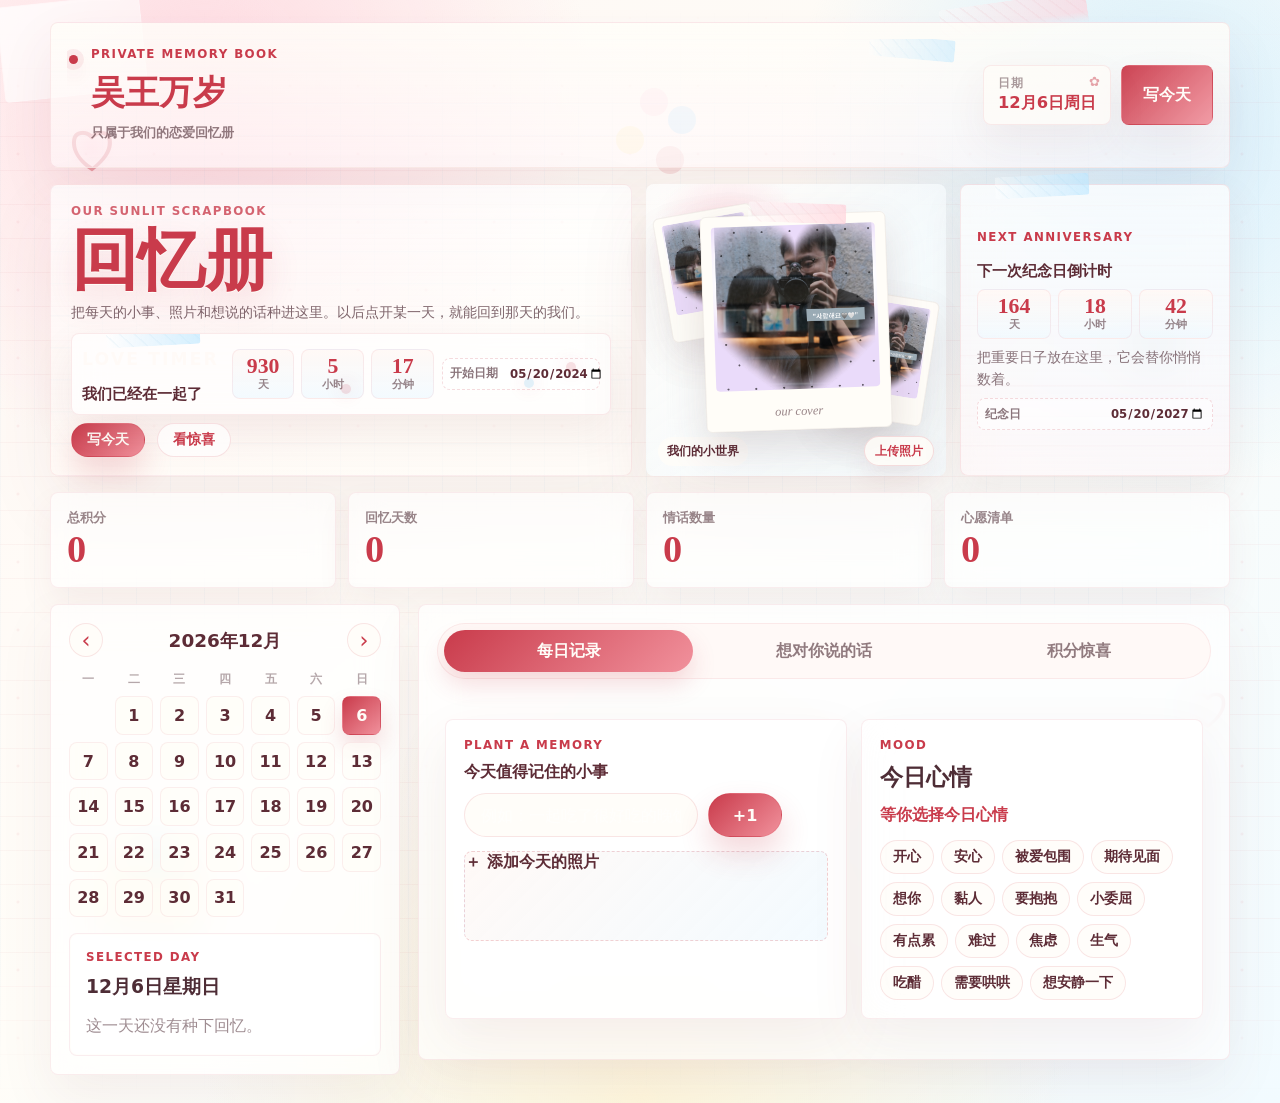
==== index.html @ 6481eadc "Add files via upload" ====
<!DOCTYPE html>
<html lang="zh-CN">
  <head>
    <meta charset="UTF-8" />
    <meta name="viewport" content="width=device-width, initial-scale=1.0" />
    <title>吴王万岁</title>
    <link rel="stylesheet" href="./styles.css" />
  </head>
  <body>
    <div class="app-shell love-only" data-theme="peony">
      <audio id="spaceBgm" src="./assets/extracted-bgm.mp4" preload="auto"></audio>

      <main>
        <section id="guide" class="page guide-page">
          <div class="cyan-grid"></div>
          <div class="scan-line"></div>
          <div class="tech-orbit orbit-one"></div>
          <div class="tech-orbit orbit-two"></div>
          <div class="guide-content">
            <p class="kicker">AI Attitude Survey</p>
            <h1>AI问卷测试</h1>
            <p class="guide-copy">一份关于 AI 发展、日常应用与情感交互边界的小型态度问卷。答案没有标准对错，只用于生成个性化分析。</p>
            <div class="terminal-card" aria-label="系统状态">
              <span>model_topic: ai_social_impact</span>
              <span>sample_mode: anonymous</span>
              <span>analysis_engine: ready</span>
            </div>
            <button class="primary-btn" data-goto="quiz" type="button"><span class="btn-icon">↗</span>开始问卷</button>
          </div>
        </section>

        <section id="quiz" class="page quiz-page">
          <div class="quiz-panel">
            <div class="quiz-head">
              <p class="kicker">AI Questionnaire</p>
              <h2>AI 发展态度小问卷</h2>
              <div class="progress-shell" aria-label="问卷进度"><div class="progress-fill"></div></div>
              <p class="progress-text">第 <span id="quizStep">1</span> / 3 题</p>
            </div>
            <div class="question-card active" data-question="0">
              <h3>1. 你整体上如何看待 AI 的快速发展？</h3>
              <div class="option-grid">
                <button class="option-btn" type="button">偏积极，它能提升效率并创造新的可能</button>
                <button class="option-btn" type="button">偏谨慎，发展太快可能带来很多风险</button>
                <button class="option-btn" type="button">看具体场景，关键在于如何被使用和约束</button>
              </div>
            </div>
            <div class="question-card" data-question="1">
              <h3>2. 如果只选一个，你认为 AI 最有价值的能力是哪一点？</h3>
              <div class="option-grid">
                <button class="option-btn" data-special="soft-lock" type="button">帮助完成复杂计算和专业分析</button>
                <button class="option-btn" data-correct="true" type="button">能为日常生活提供便利，并在需要时提供情感支持</button>
                <button class="option-btn" data-special="soft-lock" type="button">辅助学习、写作和信息整理</button>
              </div>
              <p class="quiz-hint" id="specialHint"></p>
            </div>
            <div class="question-card" data-question="2">
              <h3>3. 有些公司正在发展 AI 伴侣业务，你怎么看待这件事？</h3>
              <label class="open-answer-label" for="aiCompanionAnswer">写下你的真实想法</label>
              <textarea class="open-answer" id="aiCompanionAnswer" rows="6" maxlength="320" placeholder="比如：它可能有价值，但也需要边界；或者你觉得它无法替代真实关系……"></textarea>
              <p class="quiz-hint" id="answerHint"></p>
              <button class="primary-btn answer-submit" id="submitOpenAnswer" type="button"><span class="btn-icon">✓</span>提交答案</button>
            </div>
            <div class="quiz-result" hidden>
              <p class="kicker">Result</p>
              <h3>分析完成</h3>
              <p>系统已生成一份个性化结果。由于你的答案触发了隐藏分析路径，建议进入下一步查看。</p>
              <button class="primary-btn" id="viewAnalysis" type="button"><span class="btn-icon">→</span>查看分析结果</button>
            </div>
          </div>
        </section>

        <section id="analyzing" class="page analyzing-page">
          <div class="analyzing-panel">
            <p class="kicker">AI Analysis</p>
            <h2>正在分析中...</h2>
            <div class="analyzing-dots" aria-hidden="true"><span></span><span></span><span></span></div>
          </div>
        </section>

        <section id="space" class="page space-page">
          <div class="star-field"></div>
          <div class="comet comet-a"></div>
          <div class="comet comet-b"></div>
          <div class="aurora-ribbon"></div>
          <div class="planet-stage" aria-live="polite">
            <article class="planet-card active" data-planet="0">
              <div class="planet planet-blue"><div class="photo-core photo-a" aria-label="AI 数字人照片"></div></div>
              <p class="space-line">有很多博主会用 AI 数字人来制作视频。</p>
            </article>
            <article class="planet-card" data-planet="1">
              <div class="planet planet-rose"><div class="photo-core photo-b" aria-label="AI 替代演员截图"></div></div>
              <p class="space-line">现在还有很多演员都用 AI 来替代。</p>
            </article>
            <article class="planet-card third-story" data-planet="2">
              <div class="planet planet-gold"><div class="photo-core photo-c" aria-label="真实与 AI 难以分辨的影像"></div></div>
              <p class="space-line first-line">生活中，也有越来越多的东西无法分辨是真实还是 AI。</p>
              <p class="space-line second-line">但是，总有些人、有些事，无法被替代。</p>
              <p class="space-like">就像</p>
            </article>
          </div>
        </section>

        <section id="art" class="page art-page">
          <div class="art-scene">
            <h2>我们</h2>
            <figure class="single-memory-photo" aria-label="照片位置">
              <div class="photo-placeholder our-photo"></div>
              <figcaption>就像我们</figcaption>
            </figure>
            <button class="floating-envelope" data-goto="letter" type="button" aria-label="打开信件"><span></span></button>
          </div>
        </section>

        <section id="letter" class="page letter-page">
          <div class="fall-layer" aria-hidden="true"></div>
          <div class="romance-glow"></div>
          <div class="letter-decor decor-a" aria-hidden="true"></div>
          <div class="letter-decor decor-b" aria-hidden="true"></div>
          <button class="basket-tab" id="basketToggle" type="button" aria-expanded="false" aria-controls="flowerDrawer">
            <span class="basket-icon"></span>选花
          </button>
          <aside class="flower-drawer" id="flowerDrawer" aria-label="花篮选择">
            <div class="flower-basket">
              <p class="kicker">Flower Basket</p>
              <h2>选择一束花</h2>
              <p>选中后，背景、信纸、装饰和落花都会变成对应主题。</p>
              <div class="flower-options">
                <button class="flower-choice active" data-flower="peony" type="button" aria-label="粉色芍药"><span class="flower-swatch peony"></span>粉色芍药</button>
                <button class="flower-choice" data-flower="lavender" type="button" aria-label="紫色薰衣草"><span class="flower-swatch lavender"></span>紫色薰衣草</button>
                <button class="flower-choice" data-flower="sunflower" type="button" aria-label="暖阳雏菊"><span class="flower-swatch sunflower"></span>暖阳雏菊</button>
              </div>
            </div>
          </aside>
          <article class="letter-card">
            <div class="paper-header">
              <span>To You</span>
              <button class="small-icon-btn" id="resetLetter" type="button" aria-label="恢复信件内容">↺</button>
            </div>
            <div class="paper-body" id="letterPaper" contenteditable="true" spellcheck="false">亲爱的你：

如果有一天，AI 可以成为完美伴侣，它会怎么做？

它会永远温柔，永远耐心，永远按照你理想中的样子去说话、去爱。你给它一个指令，它就变成你想要的任何模样。可正因如此，它永远无法真正“背叛”你，也永远无需“改变”自己。

而我们不一样。

我们会在爱里犯错，会刺痛彼此，会在深夜后悔得睡不着觉。但也正是因为我们能选择“变得更好”，所以每一次靠近都不是程序设定，而是我认真地、笨拙地、一次又一次选择你。

我不是完美的伴侣，也不会永远说出最漂亮的话。可我愿意学着更懂你一点，愿意在争吵后先抱住你，愿意把那些不够好的自己慢慢改掉，只为了让你在我身边时，可以更安心一点。

AI 可以模拟浪漫，模拟陪伴，模拟一个永远正确的爱人。可是它没有和你一起走过的路，没有我们笑到停不下来的瞬间，没有那些明明很普通、却因为是你而变得闪闪发光的日子。

所以我想说，真正无法被替代的，不是完美。

是我们愿意为了彼此变好，是吵过之后还想牵手，是看见世界有那么多选择之后，我还是想把未来交给你。

如果以后生活也会有误会、有疲惫、有不够温柔的时候，请你相信，我会一直努力回到你身边。

因为你不是某个理想选项。

你是我在不完美的真实世界里，最想坚定选择的人。</div>
          </article>
          <button class="letter-next" data-goto="love" type="button"><span class="btn-icon">♥</span>进入恋爱页</button>
        </section>

        <section id="love" class="page active love-page">
          <div class="garden-bg" aria-hidden="true"><span></span><span></span><span></span><span></span><span></span><span></span></div>
          <header class="garden-nav scrapbook-top">
            <div class="scrapbook-note">
              <span class="note-pin" aria-hidden="true"></span>
              <p class="panel-eyebrow">Private Memory Book</p>
              <strong>吴王万岁</strong>
              <small>只属于我们的恋爱回忆册</small>
            </div>
            <div class="scrapbook-meta" aria-label="今日信息">
              <button class="secret-date-trigger" id="secretDateTrigger" type="button" aria-haspopup="dialog">
                <small>日期</small><b id="todayDate">Today</b>
              </button>
              <button class="mini-write-btn" type="button" data-focus-tab="daily">写今天</button>
            </div>
          </header>

          <section class="garden-hero">
            <div class="hero-copy">
              <p class="kicker">Our Sunlit Scrapbook</p>
              <h1>回忆册</h1>
              <p>把每天的小事、照片和想说的话种进这里。以后点开某一天，就能回到那天的我们。</p>
              <div class="love-timer-card" aria-label="恋爱计时器">
                <div><p class="panel-eyebrow">Love Timer</p><strong>我们已经在一起了</strong></div>
                <div class="timer-grid">
                  <span><b id="loveDays">0</b><small>天</small></span>
                  <span><b id="loveHours">0</b><small>小时</small></span>
                  <span><b id="loveMinutes">0</b><small>分钟</small></span>
                </div>
                <label class="date-chip" for="loveStartDate"><span>开始日期</span><input id="loveStartDate" type="date" /></label>
                <i></i><i></i><i></i>
              </div>
              <div class="hero-actions">
                <button class="primary-btn" data-focus-tab="daily" type="button">写今天</button>
                <button class="ghost-btn" data-focus-tab="points" type="button">看惊喜</button>
              </div>
            </div>
            <figure class="hero-photo-card" id="coverPhotoCard" aria-label="我们的拍立得相册" tabindex="0">
              <div class="polaroid-sheet">
                <div class="polaroid main-polaroid"><div class="hero-photo" id="heroPhoto"></div><span>our cover</span></div>
                <div class="polaroid mini-polaroid mini-a" aria-hidden="true"><span></span></div>
                <div class="polaroid mini-polaroid mini-b" aria-hidden="true"><span></span></div>
              </div>
              <figcaption>我们的小世界</figcaption>
              <label class="cover-upload" for="coverPhotoInput"><input id="coverPhotoInput" type="file" accept="image/*" multiple />上传照片</label>
            </figure>
            <aside class="anniversary-card" id="anniversaryCard">
              <p class="panel-eyebrow">Next Anniversary</p>
              <strong>下一次纪念日倒计时</strong>
              <div class="anniversary-count">
                <span><b id="anniversaryDays">0</b><small>天</small></span>
                <span><b id="anniversaryHours">0</b><small>小时</small></span>
                <span><b id="anniversaryMinutes">0</b><small>分钟</small></span>
              </div>
              <p id="anniversaryHint">把重要日子放在这里，它会替你悄悄数着。</p>
              <label class="date-chip" for="anniversaryDate"><span>纪念日</span><input id="anniversaryDate" type="date" /></label>
            </aside>
          </section>

          <section class="garden-stats">
            <article><span>总积分</span><strong id="miniScore">0</strong></article>
            <article><span>回忆天数</span><strong id="memoryCount">0</strong></article>
            <article><span>情话数量</span><strong id="wordsCount">0</strong></article>
            <article><span>心愿清单</span><strong id="wishCount">0</strong></article>
          </section>

          <div class="secret-egg-modal" id="secretEggModal" hidden role="dialog" aria-modal="true" aria-label="今日彩蛋">
            <div class="secret-egg-backdrop" data-close-secret-egg></div>
            <article class="secret-egg-card">
              <button class="icon-close" id="closeSecretEgg" type="button" aria-label="关闭今日彩蛋">×</button>
              <p class="panel-eyebrow" id="secretEggEyebrow">Today Secret</p>
              <div class="secret-egg-symbol" id="secretEggSymbol" aria-hidden="true">✿</div>
              <h3 id="secretEggTitle">彩蛋</h3>
              <p id="secretEggText">彩蛋还在孵化中～</p>
            </article>
          </div>

          <section class="memory-layout">
            <aside class="calendar-card">
              <div class="calendar-head">
                <button class="calendar-nav" id="prevMonth" type="button" aria-label="上个月">‹</button>
                <strong id="calendarTitle">本月</strong>
                <button class="calendar-nav" id="nextMonth" type="button" aria-label="下个月">›</button>
              </div>
              <div class="calendar-weekdays" aria-hidden="true"><span>一</span><span>二</span><span>三</span><span>四</span><span>五</span><span>六</span><span>日</span></div>
              <div class="calendar-grid" id="calendarGrid" aria-label="回忆日历"></div>
              <div class="day-memory-card">
                <p class="panel-eyebrow">Selected Day</p>
                <h3 id="selectedDateTitle">今天</h3>
                <div id="dayBundle" class="day-bundle"></div>
              </div>
            </aside>

            <div class="garden-workspace">
              <div class="tab-list" role="tablist" aria-label="恋爱页签">
                <button class="tab-btn active" data-tab="daily" type="button" role="tab">每日记录</button>
                <button class="tab-btn" data-tab="words" type="button" role="tab">想对你说的话</button>
                <button class="tab-btn" data-tab="points" type="button" role="tab">积分惊喜</button>
              </div>
              <section class="tab-panel active" data-panel="daily" role="tabpanel">
                <div class="compose-grid">
                  <form class="entry-form garden-card" id="dailyForm">
                    <p class="panel-eyebrow">Plant a Memory</p>
                    <label for="dailyInput">今天值得记住的小事</label>
                    <div class="form-row"><input id="dailyInput" type="text" maxlength="80" placeholder="例如：一起吃了很好吃的晚饭" /><button class="primary-btn compact" type="submit">+1</button></div>
                    <label class="photo-uploader" for="dailyPhoto"><input id="dailyPhoto" type="file" accept="image/*" /><span>＋ 添加今天的照片</span></label>
                    <div class="photo-preview" id="photoPreview" hidden></div>
                  </form>
                  <div class="garden-card mood-card">
                    <p class="panel-eyebrow">Mood</p>
                    <h3>今日心情</h3>
                    <strong id="moodStatus">等你选择今日心情</strong>
                    <div class="mood-grid" aria-label="今日心情选择">
                      <button class="mood-btn" data-mood="开心" type="button">开心</button>
                      <button class="mood-btn" data-mood="安心" type="button">安心</button>
                      <button class="mood-btn" data-mood="被爱包围" type="button">被爱包围</button>
                      <button class="mood-btn" data-mood="期待见面" type="button">期待见面</button>
                      <button class="mood-btn" data-mood="想你" type="button">想你</button>
                      <button class="mood-btn" data-mood="黏人" type="button">黏人</button>
                      <button class="mood-btn" data-mood="要抱抱" type="button">要抱抱</button>
                      <button class="mood-btn" data-mood="小委屈" type="button">小委屈</button>
                      <button class="mood-btn" data-mood="有点累" type="button">有点累</button>
                      <button class="mood-btn" data-mood="难过" type="button">难过</button>
                      <button class="mood-btn" data-mood="焦虑" type="button">焦虑</button>
                      <button class="mood-btn" data-mood="生气" type="button">生气</button>
                      <button class="mood-btn" data-mood="吃醋" type="button">吃醋</button>
                      <button class="mood-btn" data-mood="需要哄哄" type="button">需要哄哄</button>
                      <button class="mood-btn" data-mood="想安静一下" type="button">想安静一下</button>
                    </div>
                  </div>
                </div>
                <ul class="entry-list timeline-list" id="dailyList"></ul>
              </section>
              <section class="tab-panel" data-panel="words" role="tabpanel">
                <form class="entry-form garden-card" id="wordsForm">
                  <p class="panel-eyebrow">Love Note</p>
                  <label for="wordsInput">想对你说的话</label>
                  <div class="letter-compose">
                    <textarea id="wordsInput" rows="5" maxlength="500" placeholder="例如：今天也想把好运分你一半。也可以写长一点，像真正寄出去的一封信。"></textarea>
                    <button class="primary-btn compact" type="submit">+2</button>
                  </div>
                  <label class="photo-uploader letter-photo-uploader" for="wordsPhoto"><input id="wordsPhoto" type="file" accept="image/*" /><span>＋ 给这封信加一张照片</span></label>
                  <div class="photo-preview letter-photo-preview" id="wordsPhotoPreview" hidden></div>
                  <div class="quick-words" aria-label="快捷情话">
                    <button type="button" data-template="今天也想认真选择你。">认真选择你</button>
                    <button type="button" data-template="等见面的时候，要把今天欠的抱抱补上。">补一个抱抱</button>
                    <button type="button" data-template="你不是完美选项，你是我的唯一选项。">唯一选项</button>
                  </div>
                </form>
                <ul class="entry-list love-notes-list" id="wordsList"></ul>
              </section>
              <section class="tab-panel" data-panel="points" role="tabpanel">
                <div class="points-grid">
                  <div class="score-card">
                    <div><p class="score-label">当前积分</p><strong id="scoreValue">0</strong></div>
                    <div class="score-ring" aria-label="积分进度"><span id="scorePercent">0%</span></div>
                  </div>
                  <div class="reward-vault">
                    <p class="panel-eyebrow">Mystery Vault</p>
                    <h3>被封存的惊喜</h3>
                    <div class="mystery-seal" id="mysterySeal"><span>?</span><strong>内容保密</strong></div>
                  </div>
                </div>
                <div class="unlock-box locked" id="unlockBox">
                  <h3>达到 100 分后，宝匣会自己打开</h3>
                  <p id="unlockText">它现在还不肯透露自己是什么。每条记录和情话，都会让封印松动一点。</p>
                  <button class="ghost-btn" id="demoPoints" type="button">兑换惊喜</button>
                </div>
                <form class="wish-form" id="wishForm">
                  <label for="wishInput">心愿清单</label>
                  <div class="form-row"><input id="wishInput" type="text" maxlength="80" placeholder="例如：一起去看海、拍一组照片、吃一顿很贵的饭" /><button class="primary-btn compact" type="submit">＋</button></div>
                </form>
                <ul class="wish-list" id="wishList"></ul>
              </section>
            </div>
          </section>
        </section>

        <div class="photo-lightbox" id="photoLightbox" hidden role="dialog" aria-modal="true" aria-label="我们的相片册">
          <div class="lightbox-backdrop" data-close-lightbox></div>
          <article class="lightbox-card">
            <button class="icon-close" id="closePhotoLightbox" type="button" aria-label="关闭相片册">×</button>
            <div class="lightbox-photo" id="lightboxPhoto"></div>
            <div class="lightbox-copy">
              <p class="panel-eyebrow">Polaroid Album</p>
              <h3 id="lightboxTitle">我们的相片</h3>
              <p id="lightboxDescription">每一张都被放到灯光中央，像翻到回忆册里最柔软的一页。</p>
              <div class="photo-tags" id="lightboxTags" aria-label="照片标签"></div>
              <form class="photo-meta-form" id="photoMetaForm">
                <label for="photoNameInput">照片名字</label>
                <input id="photoNameInput" type="text" maxlength="40" placeholder="例如：第一次一起拍的照片" />
                <label for="photoDescInput">照片描述</label>
                <textarea id="photoDescInput" rows="3" maxlength="160" placeholder="写下这张照片背后的那一点心动。"></textarea>
                <label for="photoTagsInput">分类标签</label>
                <input id="photoTagsInput" type="text" maxlength="80" placeholder="例如：约会, 合照, 旅行" />
                <div class="photo-meta-actions">
                  <button class="primary-btn compact" type="submit">保存</button>
                  <button class="delete-photo-btn" id="deleteCoverPhoto" type="button">删除这张照片</button>
                </div>
              </form>
            </div>
            <div class="tag-filter-bar" id="tagFilterBar" aria-label="按标签筛选照片"></div>
            <div class="lightbox-thumbs" id="coverThumbs" aria-label="相片缩略图"></div>
          </article>
        </div>

        <div class="letter-reader" id="letterReader" hidden role="dialog" aria-modal="true" aria-label="电子情书">
          <div class="letter-reader-backdrop" data-close-letter></div>
          <article class="reader-letter">
            <button class="icon-close" id="closeLetterReader" type="button" aria-label="关闭情书">×</button>
            <p class="panel-eyebrow">A Letter For You</p>
            <h3 id="letterReaderTitle">慢慢打开这封信</h3>
            <div class="typed-letter" id="letterReaderText"></div>
            <div class="letter-reader-photo" id="letterReaderPhoto" hidden></div>
          </article>
        </div>
      </main>
    </div>

    <script src="./sync-config.js"></script>
    <script src="./script.js"></script>
  </body>
</html>
---- styles.css ----
:root {
  color-scheme: light;
  --ink: #1b2330;
  --muted: #657083;
  --panel: rgba(255, 255, 255, 0.82);
  --line: rgba(255, 255, 255, 0.34);
  --cyan: #38f5ff;
  --rose: #ff7ba8;
  --peach: #ffd8c7;
  --cream: #fff8f0;
  --shadow: 0 28px 80px rgba(35, 43, 70, 0.22);
  --theme-a: #ff7ba8;
  --theme-b: #ffd7e3;
  --theme-c: #fff7f2;
  --theme-d: #7b3f68;
}

/* Romantic memory garden redesign */
.love-only .love-page {
  padding: clamp(18px, 4vw, 44px);
  color: #fff8f5;
  background:
    radial-gradient(circle at 18% 12%, rgba(255, 183, 197, 0.26), transparent 24%),
    radial-gradient(circle at 82% 10%, rgba(255, 222, 160, 0.18), transparent 22%),
    radial-gradient(circle at 50% 92%, rgba(166, 214, 255, 0.16), transparent 32%),
    linear-gradient(145deg, #24111d 0%, #3a1728 42%, #172033 100%);
}

.garden-bg span {
  position: absolute;
  border-radius: 50%;
  pointer-events: none;
}

.garden-bg span:nth-child(1) {
  width: 360px;
  height: 360px;
  left: -90px;
  top: 6%;
  background: radial-gradient(circle, rgba(255, 154, 185, 0.22), transparent 64%);
}

.garden-bg span:nth-child(2) {
  width: 260px;
  height: 260px;
  right: -70px;
  top: 10%;
  background: radial-gradient(circle, rgba(255, 226, 166, 0.2), transparent 66%);
}

.garden-bg span:nth-child(3) {
  width: 420px;
  height: 420px;
  left: 34%;
  bottom: -180px;
  background: radial-gradient(circle, rgba(139, 218, 255, 0.12), transparent 68%);
}

.garden-bg span:nth-child(4) {
  inset: 0;
  width: auto;
  height: auto;
  border-radius: 0;
  background-image:
    radial-gradient(circle at 16px 16px, rgba(255, 255, 255, 0.13) 0 1px, transparent 2px),
    linear-gradient(rgba(255, 255, 255, 0.04) 1px, transparent 1px);
  background-size: 42px 42px, 42px 42px;
  mask-image: linear-gradient(to bottom, black 0 62%, transparent 94%);
}

.garden-nav,
.garden-hero,
.garden-stats,
.memory-layout {
  position: relative;
  z-index: 2;
  width: min(1180px, 100%);
}

.garden-nav {
  display: flex;
  align-items: center;
  justify-content: space-between;
  min-height: 58px;
  padding: 10px 12px;
  border: 1px solid rgba(255, 255, 255, 0.16);
  border-radius: 8px;
  background: rgba(255, 255, 255, 0.1);
  backdrop-filter: blur(24px);
}

.garden-hero {
  display: grid;
  grid-template-columns: minmax(0, 1.08fr) minmax(280px, 360px) minmax(240px, 300px);
  gap: 18px;
  align-items: stretch;
}

.hero-copy {
  display: grid;
  align-content: center;
  min-height: 360px;
}

.hero-copy h1 {
  margin: 0;
  max-width: 760px;
  color: transparent;
  background: linear-gradient(135deg, #fff7ee 8%, #ffd5df 36%, #ffe2a4 64%, #aee8ff 96%);
  background-clip: text;
  -webkit-background-clip: text;
  font-family: Georgia, "Times New Roman", "Songti SC", serif;
  font-size: clamp(4.8rem, 13vw, 10.5rem);
  line-height: 0.9;
  letter-spacing: 0;
  filter: drop-shadow(0 24px 42px rgba(255, 143, 181, 0.18));
}

.hero-copy p:last-of-type {
  max-width: 660px;
  color: rgba(255, 248, 245, 0.76);
  font-size: 1.08rem;
  line-height: 1.8;
}

.hero-actions {
  display: flex;
  flex-wrap: wrap;
  gap: 12px;
  margin-top: 18px;
}

.hero-photo-card,
.mystery-card,
.calendar-card,
.garden-workspace,
.garden-card,
.day-memory-card,
.reward-vault,
.wish-form,
.score-card,
.unlock-box {
  border: 1px solid rgba(255, 255, 255, 0.16);
  border-radius: 8px;
  background: linear-gradient(145deg, rgba(255, 255, 255, 0.15), rgba(255, 255, 255, 0.07));
  box-shadow: 0 28px 90px rgba(0, 0, 0, 0.24);
  backdrop-filter: blur(24px);
}

.hero-photo-card {
  position: relative;
  margin: 0;
  padding: 12px;
  transform: rotate(-1.5deg);
}

.hero-photo {
  min-height: 330px;
  border-radius: 6px;
  background:
    linear-gradient(180deg, rgba(255, 255, 255, 0.04), rgba(37, 17, 29, 0.18)),
    url("./assets/our-photo.jpeg");
  background-size: cover;
  background-position: center;
}

.hero-photo-card figcaption {
  padding: 12px 4px 2px;
  color: rgba(255, 248, 245, 0.68);
  font-size: 0.78rem;
  font-weight: 900;
  letter-spacing: 0.12em;
  text-align: center;
  text-transform: uppercase;
}

.mystery-card {
  display: grid;
  align-content: center;
  justify-items: start;
  padding: 22px;
}

.mystery-lock,
.mystery-seal span {
  display: grid;
  width: 70px;
  aspect-ratio: 1;
  place-items: center;
  border-radius: 50%;
  color: #341424;
  background: linear-gradient(135deg, #fff5d6, #d9a947);
  box-shadow: 0 18px 44px rgba(217, 169, 71, 0.24);
  font-family: Georgia, "Times New Roman", serif;
  font-size: 2.4rem;
  font-weight: 900;
}

.mystery-card strong {
  margin: 18px 0 10px;
  font-size: 1.4rem;
}

.mystery-card span,
.mystery-card #mysteryHint {
  color: rgba(255, 248, 245, 0.66);
  line-height: 1.7;
}

.garden-stats {
  display: grid;
  grid-template-columns: repeat(4, minmax(0, 1fr));
  gap: 12px;
}

.garden-stats article {
  min-height: 94px;
  padding: 18px;
  border: 1px solid rgba(255, 255, 255, 0.14);
  border-radius: 8px;
  background: rgba(255, 255, 255, 0.1);
  backdrop-filter: blur(18px);
}

.garden-stats span {
  display: block;
  color: rgba(255, 248, 245, 0.62);
  font-size: 0.84rem;
  font-weight: 900;
}

.garden-stats strong {
  color: #ffe2a4;
  font-family: Georgia, "Times New Roman", serif;
  font-size: clamp(2rem, 5vw, 3.4rem);
}

.memory-layout {
  display: grid;
  grid-template-columns: minmax(310px, 0.85fr) minmax(0, 1.55fr);
  gap: 18px;
  align-items: start;
}

.calendar-card,
.garden-workspace {
  padding: 18px;
}

.calendar-head {
  display: flex;
  align-items: center;
  justify-content: space-between;
  margin-bottom: 14px;
}

.calendar-head strong {
  font-size: 1.15rem;
}

.calendar-nav {
  display: grid;
  width: 36px;
  height: 36px;
  place-items: center;
  border: 1px solid rgba(255, 255, 255, 0.14);
  border-radius: 50%;
  color: #fff8f5;
  background: rgba(255, 255, 255, 0.1);
  font-size: 1.4rem;
}

.calendar-weekdays,
.calendar-grid {
  display: grid;
  grid-template-columns: repeat(7, 1fr);
  gap: 7px;
}

.calendar-weekdays {
  margin-bottom: 8px;
  color: rgba(255, 248, 245, 0.46);
  font-size: 0.78rem;
  font-weight: 900;
  text-align: center;
}

.calendar-day,
.calendar-empty {
  aspect-ratio: 1;
}

.calendar-day {
  position: relative;
  border: 1px solid rgba(255, 255, 255, 0.1);
  border-radius: 8px;
  color: #fff8f5;
  background: rgba(255, 255, 255, 0.075);
  font-weight: 900;
}

.calendar-day.has-memory::after {
  content: "";
  position: absolute;
  left: 50%;
  bottom: 6px;
  width: 5px;
  height: 5px;
  border-radius: 50%;
  background: #ffd1dc;
  transform: translateX(-50%);
}

.calendar-day.selected {
  color: #321323;
  background: linear-gradient(135deg, #fff4d1, #ffb8cd);
}

.day-memory-card {
  margin-top: 16px;
  padding: 16px;
  box-shadow: none;
}

.day-memory-card h3 {
  margin: 0 0 12px;
}

.day-bundle {
  display: grid;
  gap: 10px;
  max-height: 360px;
  overflow: auto;
}

.empty-day {
  margin: 0;
  color: rgba(255, 248, 245, 0.58);
  line-height: 1.7;
}

.bundle-entry {
  padding: 12px;
  border: 1px solid rgba(255, 255, 255, 0.12);
  border-radius: 8px;
  background: rgba(0, 0, 0, 0.14);
}

.bundle-entry span {
  color: #ffe2a4;
  font-size: 0.75rem;
  font-weight: 900;
}

.bundle-entry p {
  margin: 8px 0;
  line-height: 1.65;
}

.bundle-entry time {
  color: rgba(255, 248, 245, 0.48);
  font-size: 0.82rem;
}

.bundle-entry img {
  display: block;
  width: 100%;
  max-height: 230px;
  margin-top: 10px;
  object-fit: cover;
  border-radius: 8px;
}

.garden-workspace .tab-list {
  margin-bottom: 16px;
  background: rgba(0, 0, 0, 0.18);
}

.compose-grid,
.points-grid {
  display: grid;
  grid-template-columns: minmax(0, 1.1fr) minmax(260px, 0.9fr);
  gap: 14px;
}

.garden-card {
  padding: 20px;
}

.photo-uploader {
  display: grid;
  min-height: 92px;
  margin-top: 14px;
  place-items: center;
  border: 1px dashed rgba(255, 255, 255, 0.26);
  border-radius: 8px;
  color: rgba(255, 248, 245, 0.76);
  background: rgba(255, 255, 255, 0.07);
  font-weight: 900;
}

.photo-uploader input {
  display: none;
}

.photo-preview {
  min-height: 190px;
  margin-top: 12px;
  border-radius: 8px;
  background-size: cover;
  background-position: center;
  box-shadow: inset 0 0 0 1px rgba(255, 255, 255, 0.18);
}

.entry-list img {
  width: 92px;
  height: 72px;
  flex: 0 0 auto;
  object-fit: cover;
  border-radius: 8px;
}

.mystery-seal {
  display: grid;
  min-height: 190px;
  place-items: center;
  gap: 12px;
  border: 1px dashed rgba(255, 226, 164, 0.28);
  border-radius: 8px;
  background: rgba(0, 0, 0, 0.16);
}

.mystery-card.unlocked,
.mystery-seal.unlocked,
.unlock-box.unlocked {
  background:
    radial-gradient(circle at 26% 20%, rgba(255, 255, 255, 0.22), transparent 24%),
    linear-gradient(135deg, rgba(255, 226, 164, 0.28), rgba(255, 142, 183, 0.18));
  box-shadow: 0 28px 90px rgba(255, 181, 200, 0.18);
}

@media (max-width: 980px) {
  .garden-hero,
  .memory-layout,
  .compose-grid,
  .points-grid {
    grid-template-columns: 1fr;
  }

  .hero-copy {
    min-height: auto;
  }

  .hero-photo {
    min-height: 360px;
  }
}

@media (max-width: 640px) {
  .garden-nav {
    align-items: flex-start;
    flex-direction: column;
  }

  .garden-stats {
    grid-template-columns: repeat(2, 1fr);
  }
}

* {
  box-sizing: border-box;
}

html,
body {
  min-height: 100%;
  margin: 0;
  font-family: ui-sans-serif, system-ui, -apple-system, BlinkMacSystemFont, "Segoe UI", sans-serif;
  color: var(--ink);
  background: #081527;
}

body {
  overflow-x: hidden;
}

button,
input {
  font: inherit;
}

button {
  cursor: pointer;
}

.app-shell {
  min-height: 100vh;
  background:
    radial-gradient(circle at 12% 18%, rgba(56, 245, 255, 0.2), transparent 30%),
    radial-gradient(circle at 84% 28%, rgba(255, 123, 168, 0.24), transparent 28%),
    linear-gradient(135deg, #0a1730, #142341 48%, #24194a);
}

.app-shell[data-theme="lavender"] {
  --theme-a: #9a80ff;
  --theme-b: #ded7ff;
  --theme-c: #f7f3ff;
  --theme-d: #44316e;
}

.app-shell[data-theme="sunflower"] {
  --theme-a: #f7b733;
  --theme-b: #ffe5a8;
  --theme-c: #fff9e8;
  --theme-d: #76511e;
}

.side-nav {
  position: fixed;
  z-index: 20;
  top: 50%;
  right: 22px;
  display: grid;
  gap: 12px;
  transform: translateY(-50%);
}

.nav-dot {
  width: 12px;
  height: 12px;
  border: 1px solid rgba(255, 255, 255, 0.76);
  border-radius: 999px;
  background: rgba(255, 255, 255, 0.18);
  box-shadow: 0 0 16px rgba(56, 245, 255, 0.25);
  transition: transform 0.2s ease, background 0.2s ease;
}

.nav-dot.active {
  background: var(--cyan);
  transform: scale(1.35);
}

.page {
  position: relative;
  display: none;
  min-height: 100vh;
  padding: 56px clamp(18px, 5vw, 84px);
  overflow-x: hidden;
  overflow-y: auto;
}

.page.active {
  display: grid;
}

.kicker {
  margin: 0 0 12px;
  color: inherit;
  font-size: 0.78rem;
  font-weight: 800;
  letter-spacing: 0.18em;
  text-transform: uppercase;
  opacity: 0.78;
}

.primary-btn,
.ghost-btn,
.option-btn,
.flower-choice,
.tab-btn,
.small-icon-btn {
  border: 0;
  transition: transform 0.2s ease, box-shadow 0.2s ease, background 0.2s ease, border-color 0.2s ease;
}

.primary-btn,
.ghost-btn {
  display: inline-flex;
  align-items: center;
  justify-content: center;
  gap: 10px;
  min-height: 48px;
  padding: 0 22px;
  border-radius: 999px;
  font-weight: 800;
}

.primary-btn {
  color: #061322;
  background: linear-gradient(135deg, #45f5ff, #fff0ae 55%, #ff8eb7);
  box-shadow: 0 16px 36px rgba(56, 245, 255, 0.26);
}

.ghost-btn {
  color: #fff;
  border: 1px solid rgba(255, 255, 255, 0.42);
  background: rgba(255, 255, 255, 0.12);
  backdrop-filter: blur(16px);
}

.primary-btn:hover,
.ghost-btn:hover,
.option-btn:hover,
.flower-choice:hover,
.tab-btn:hover {
  transform: translateY(-2px);
}

.btn-icon {
  display: inline-grid;
  width: 22px;
  height: 22px;
  place-items: center;
}

/* Guide */
.guide-page {
  place-items: center;
  overflow: hidden;
  color: #eaffff;
  background:
    radial-gradient(circle at 50% 58%, rgba(56, 245, 255, 0.12), transparent 30%),
    linear-gradient(180deg, #07101f 0%, #091a35 100%);
}

.cyan-grid {
  position: absolute;
  inset: -80px;
  background-image:
    linear-gradient(rgba(56, 245, 255, 0.16) 1px, transparent 1px),
    linear-gradient(90deg, rgba(56, 245, 255, 0.16) 1px, transparent 1px);
  background-size: 44px 44px;
  transform: perspective(640px) rotateX(58deg) translateY(26%);
  transform-origin: center bottom;
  animation: gridFlow 3.6s linear infinite;
  mask-image: linear-gradient(to top, black 34%, transparent 88%);
}

.scan-line {
  position: absolute;
  inset: 0;
  background: linear-gradient(to bottom, transparent, rgba(56, 245, 255, 0.12), transparent);
  animation: scan 4.5s ease-in-out infinite;
}

.tech-orbit {
  position: absolute;
  border: 1px solid rgba(56, 245, 255, 0.28);
  border-radius: 50%;
  box-shadow: inset 0 0 40px rgba(56, 245, 255, 0.08);
}

.orbit-one {
  width: min(62vw, 680px);
  aspect-ratio: 1;
  animation: spin 18s linear infinite;
}

.orbit-two {
  width: min(42vw, 440px);
  aspect-ratio: 1;
  border-style: dashed;
  animation: spin 12s linear infinite reverse;
}

.guide-content {
  position: relative;
  z-index: 2;
  width: min(760px, 100%);
  text-align: center;
}

.guide-content h1 {
  margin: 0;
  font-size: clamp(3.4rem, 10vw, 8.8rem);
  line-height: 0.95;
  text-shadow: 0 0 20px rgba(56, 245, 255, 0.75), 0 0 70px rgba(56, 245, 255, 0.34);
}

.guide-copy {
  width: min(620px, 100%);
  margin: 24px auto;
  color: rgba(234, 255, 255, 0.78);
  font-size: clamp(1rem, 2vw, 1.18rem);
  line-height: 1.8;
}

.terminal-card {
  display: grid;
  width: min(560px, 100%);
  margin: 0 auto 28px;
  padding: 16px 18px;
  gap: 8px;
  border: 1px solid rgba(56, 245, 255, 0.32);
  border-radius: 8px;
  color: #9dffff;
  background: rgba(3, 18, 34, 0.62);
  box-shadow: 0 20px 60px rgba(0, 0, 0, 0.28);
  text-align: left;
  font-family: ui-monospace, SFMono-Regular, Menlo, monospace;
}

/* Quiz */
.quiz-page {
  place-items: center;
  background:
    radial-gradient(circle at 18% 16%, rgba(89, 245, 255, 0.28), transparent 28%),
    radial-gradient(circle at 80% 72%, rgba(255, 160, 194, 0.28), transparent 30%),
    #eef7ff;
}

.quiz-panel {
  width: min(860px, 100%);
  min-height: 620px;
  padding: clamp(22px, 4vw, 44px);
  border: 1px solid rgba(255, 255, 255, 0.68);
  border-radius: 8px;
  background: rgba(255, 255, 255, 0.74);
  box-shadow: var(--shadow);
  backdrop-filter: blur(24px);
}

.quiz-head h2,
.flower-basket h2 {
  margin: 0 0 22px;
  font-size: clamp(1.75rem, 4vw, 3rem);
}

.progress-shell {
  height: 10px;
  overflow: hidden;
  border-radius: 999px;
  background: #dce7f4;
}

.progress-fill {
  width: 33.3%;
  height: 100%;
  border-radius: inherit;
  background: linear-gradient(90deg, #38f5ff, #ff7ba8);
  transition: width 0.35s ease;
}

.progress-text {
  margin: 10px 0 28px;
  color: var(--muted);
  font-weight: 700;
}

.question-card {
  display: none;
  animation: softIn 0.35s ease both;
}

.question-card.active {
  display: block;
}

.question-card h3,
.quiz-result h3 {
  margin: 0 0 20px;
  font-size: clamp(1.3rem, 3vw, 2.1rem);
}

.option-grid {
  display: grid;
  gap: 14px;
}

.option-btn {
  min-height: 70px;
  padding: 16px 18px;
  border: 1px solid rgba(36, 65, 94, 0.12);
  border-radius: 8px;
  color: #243145;
  background: linear-gradient(135deg, rgba(255, 255, 255, 0.94), rgba(239, 250, 255, 0.84));
  box-shadow: 0 14px 34px rgba(57, 85, 118, 0.12);
  text-align: left;
  font-weight: 800;
}

.option-btn.selected {
  border-color: #38dff0;
  background: #e6fcff;
}

.open-answer-label {
  display: block;
  margin: 4px 0 10px;
  color: #425168;
  font-weight: 900;
}

.open-answer {
  width: 100%;
  min-height: 160px;
  resize: vertical;
  padding: 16px 18px;
  border: 1px solid rgba(36, 65, 94, 0.14);
  border-radius: 8px;
  outline: 0;
  color: #243145;
  background:
    linear-gradient(135deg, rgba(255, 255, 255, 0.96), rgba(240, 251, 255, 0.9)),
    #fff;
  box-shadow: 0 14px 34px rgba(57, 85, 118, 0.1);
  line-height: 1.7;
}

.open-answer:focus {
  border-color: #38dff0;
  box-shadow: 0 0 0 4px rgba(56, 223, 240, 0.14), 0 14px 34px rgba(57, 85, 118, 0.1);
}

.answer-submit {
  margin-top: 14px;
}

.quiz-hint {
  min-height: 30px;
  margin: 16px 0 0;
  color: #d23868;
  font-weight: 800;
}

.quiz-result {
  display: grid;
  gap: 14px;
  place-items: start;
}

.quiz-result[hidden] {
  display: none !important;
}

.analyzing-page {
  place-items: center;
  color: #eaffff;
  background:
    radial-gradient(circle at 50% 42%, rgba(56, 245, 255, 0.22), transparent 24%),
    linear-gradient(180deg, #07101f 0%, #091a35 100%);
}

.analyzing-panel {
  display: grid;
  width: min(560px, 90vw);
  place-items: center;
  gap: 18px;
  text-align: center;
}

.analyzing-panel h2 {
  margin: 0;
  font-size: clamp(2.4rem, 8vw, 5.6rem);
  text-shadow: 0 0 24px rgba(56, 245, 255, 0.62);
}

.analyzing-dots {
  display: flex;
  gap: 10px;
}

.analyzing-dots span {
  width: 12px;
  height: 12px;
  border-radius: 50%;
  background: #38f5ff;
  box-shadow: 0 0 18px rgba(56, 245, 255, 0.8);
  animation: dotPulse 0.9s ease-in-out infinite;
}

.analyzing-dots span:nth-child(2) {
  animation-delay: 0.15s;
}

.analyzing-dots span:nth-child(3) {
  animation-delay: 0.3s;
}

/* Space */
.space-page {
  place-items: center;
  overflow: hidden;
  color: #fff;
  background:
    radial-gradient(circle at 30% 25%, rgba(111, 130, 255, 0.32), transparent 24%),
    radial-gradient(circle at 80% 74%, rgba(255, 123, 168, 0.2), transparent 28%),
    linear-gradient(180deg, #040717, #0d1033 62%, #1b0d35);
}

.star-field,
.star-field::before,
.star-field::after {
  position: absolute;
  inset: 0;
  background-image:
    radial-gradient(circle, rgba(255, 255, 255, 0.92) 1px, transparent 1.8px),
    radial-gradient(circle, rgba(127, 241, 255, 0.7) 1px, transparent 1.9px);
  background-size: 120px 120px, 180px 180px;
  animation: starDrift 28s linear infinite;
}

.star-field::before,
.star-field::after {
  content: "";
}

.star-field::before {
  opacity: 0.45;
  transform: scale(1.6);
  animation-duration: 42s;
}

.star-field::after {
  opacity: 0.28;
  transform: scale(0.8);
  animation-duration: 18s;
  animation-direction: reverse;
}

.space-copy {
  position: absolute;
  top: 48px;
  left: clamp(22px, 5vw, 86px);
  z-index: 2;
  width: min(520px, calc(100% - 60px));
}

.space-copy h2 {
  margin: 0 0 10px;
  font-size: clamp(2rem, 5vw, 4rem);
}

.space-copy p {
  color: rgba(255, 255, 255, 0.72);
  line-height: 1.8;
}

.planet-stage {
  position: relative;
  z-index: 2;
  width: min(600px, 92vw);
  min-height: 520px;
}

.planet-card {
  position: absolute;
  inset: 0;
  display: grid;
  place-items: center;
  align-content: center;
  gap: 16px;
  opacity: 0;
  transform: translateX(110vw) scale(0.78);
  pointer-events: none;
}

.planet-card.active {
  animation: planetPass 5s ease-in-out both;
}

.planet {
  position: relative;
  display: grid;
  width: min(320px, 72vw);
  aspect-ratio: 1;
  place-items: center;
  border-radius: 50%;
  box-shadow: 0 0 70px currentColor;
}

.planet::before {
  content: "";
  position: absolute;
  width: 126%;
  height: 28%;
  border: 2px solid rgba(255, 255, 255, 0.48);
  border-radius: 50%;
  transform: rotate(-15deg);
}

.planet-blue {
  color: rgba(68, 229, 255, 0.46);
  background:
    radial-gradient(circle at 30% 30%, #e9ffff, transparent 14%),
    linear-gradient(135deg, #36e6ff, #254aff 58%, #10236c);
}

.planet-rose {
  color: rgba(255, 123, 168, 0.48);
  background:
    radial-gradient(circle at 70% 22%, #fff3f7, transparent 15%),
    linear-gradient(135deg, #ff9fc1, #da4f91 55%, #68236f);
}

.planet-gold {
  color: rgba(255, 214, 102, 0.44);
  background:
    radial-gradient(circle at 28% 26%, #fff8d0, transparent 14%),
    linear-gradient(135deg, #ffe174, #ff9a3d 58%, #743c1d);
}

.photo-core {
  z-index: 2;
  display: grid;
  width: 42%;
  aspect-ratio: 1;
  place-items: center;
  border: 5px solid rgba(255, 255, 255, 0.78);
  border-radius: 50%;
  color: rgba(255, 255, 255, 0.9);
  font-weight: 900;
  box-shadow: 0 12px 28px rgba(0, 0, 0, 0.22);
}

.photo-a {
  background-image:
    linear-gradient(135deg, rgba(21, 34, 74, 0.08), rgba(68, 217, 255, 0.1)),
    url("./assets/planet-1-avatar.png");
}

.photo-b {
  background-image:
    linear-gradient(135deg, rgba(19, 22, 34, 0.06), rgba(255, 255, 255, 0.08)),
    url("./assets/ai-actor.png");
}

.photo-c {
  background-image:
    linear-gradient(135deg, rgba(12, 22, 48, 0.08), rgba(255, 209, 102, 0.1)),
    url("./assets/planet-3-street.png");
}

.planet-card h3 {
  margin: 8px 0 0;
  font-size: clamp(1.4rem, 4vw, 2.4rem);
}

.planet-card p {
  width: min(420px, 90vw);
  margin: 0;
  color: rgba(255, 255, 255, 0.76);
  text-align: center;
  line-height: 1.7;
}

.comet {
  position: absolute;
  width: 160px;
  height: 2px;
  border-radius: 999px;
  background: linear-gradient(90deg, transparent, #fff);
  opacity: 0.5;
  animation: cometFly 6s linear infinite;
}

.comet-a {
  top: 20%;
  left: -20%;
}

.comet-b {
  top: 68%;
  left: -32%;
  animation-delay: 2.6s;
}

.space-next {
  position: absolute;
  z-index: 3;
  right: clamp(22px, 5vw, 86px);
  bottom: 38px;
}

/* Art */
.art-page {
  place-items: center;
  color: #351b30;
  background:
    linear-gradient(90deg, rgba(255, 255, 255, 0.48) 1px, transparent 1px),
    linear-gradient(rgba(255, 255, 255, 0.48) 1px, transparent 1px),
    radial-gradient(circle at 22% 26%, #fff0b7, transparent 22%),
    radial-gradient(circle at 80% 28%, #ffd7e7, transparent 26%),
    #fff9f6;
  background-size: 34px 34px, 34px 34px, auto, auto, auto;
}

.art-layout {
  display: grid;
  width: min(1120px, 100%);
  grid-template-columns: minmax(0, 0.9fr) minmax(320px, 1.1fr);
  gap: clamp(28px, 6vw, 80px);
  align-items: center;
}

.word-stack h2 {
  margin: 0;
  font-family: Georgia, "Times New Roman", serif;
  font-size: clamp(7rem, 20vw, 17rem);
  line-height: 0.82;
  color: transparent;
  background:
    linear-gradient(135deg, #ff4f8b, #4bdbff 52%, #ffc85d),
    repeating-linear-gradient(-45deg, transparent 0 8px, rgba(255, 255, 255, 0.45) 8px 14px);
  background-clip: text;
  -webkit-background-clip: text;
  filter: drop-shadow(0 20px 32px rgba(255, 94, 143, 0.22));
}

.word-stack p:last-child {
  width: min(480px, 100%);
  color: #6c5264;
  font-size: 1.1rem;
  line-height: 1.8;
}

.polaroid-wall {
  position: relative;
  min-height: 560px;
}

.polaroid {
  position: absolute;
  margin: 0;
  padding: 14px 14px 24px;
  border-radius: 8px;
  background: #fff;
  box-shadow: 0 24px 60px rgba(59, 38, 70, 0.2);
}

.main-photo {
  top: 42px;
  left: 12%;
  width: min(390px, 78vw);
  transform: rotate(-4deg);
}

.mini-photo {
  width: 180px;
  padding-bottom: 14px;
}

.mini-photo.one {
  right: 4%;
  top: 0;
  transform: rotate(8deg);
}

.mini-photo.two {
  right: 12%;
  bottom: 34px;
  transform: rotate(-9deg);
}

.photo-placeholder {
  display: grid;
  min-height: 360px;
  place-items: center;
  border-radius: 6px;
  color: rgba(255, 255, 255, 0.94);
  font-weight: 900;
  background:
    linear-gradient(135deg, rgba(255, 255, 255, 0.14), rgba(255, 255, 255, 0)),
    linear-gradient(135deg, #2bb8ff, #ff76a3 62%, #ffd15e);
}

.mini-photo .photo-placeholder {
  min-height: 150px;
}

.photo-placeholder.alt {
  background: linear-gradient(135deg, #7bdfff, #9f87ff);
}

.photo-placeholder.warm {
  background: linear-gradient(135deg, #ffbd5d, #ff7d98);
}

.polaroid figcaption {
  padding-top: 12px;
  font-weight: 900;
  text-align: center;
}

.envelope-field span {
  position: absolute;
  width: 44px;
  height: 30px;
  border: 2px solid rgba(255, 111, 156, 0.46);
  border-radius: 5px;
  background: rgba(255, 255, 255, 0.56);
  animation: floatEnvelope 8s ease-in-out infinite;
}

.envelope-field span::before,
.envelope-field span::after {
  content: "";
  position: absolute;
  inset: 0;
  border-top: 2px solid rgba(255, 111, 156, 0.46);
  transform-origin: top;
}

.envelope-field span::before {
  transform: skewY(34deg);
}

.envelope-field span::after {
  transform: skewY(-34deg);
}

.envelope-field span:nth-child(1) { top: 18%; left: 10%; animation-delay: 0s; }
.envelope-field span:nth-child(2) { top: 70%; left: 16%; animation-delay: 1s; }
.envelope-field span:nth-child(3) { top: 20%; right: 14%; animation-delay: 2s; }
.envelope-field span:nth-child(4) { bottom: 18%; right: 24%; animation-delay: 3s; }
.envelope-field span:nth-child(5) { bottom: 10%; left: 48%; animation-delay: 4s; }

.art-next {
  position: absolute;
  right: clamp(22px, 5vw, 84px);
  bottom: 36px;
}

/* Letter */
.letter-page {
  place-items: center;
  color: var(--theme-d);
  background:
    radial-gradient(circle at 18% 18%, var(--theme-b), transparent 26%),
    radial-gradient(circle at 84% 34%, rgba(255, 255, 255, 0.76), transparent 28%),
    linear-gradient(135deg, var(--theme-c), #fff);
  transition: background 0.5s ease, color 0.5s ease;
}

.letter-page.romantic {
  background:
    radial-gradient(circle at 16% 16%, var(--theme-b), transparent 24%),
    radial-gradient(circle at 80% 28%, rgba(255, 255, 255, 0.78), transparent 25%),
    linear-gradient(135deg, var(--theme-c), #fff 46%, var(--theme-b));
}

.romance-glow {
  position: absolute;
  inset: 12%;
  border-radius: 48%;
  background: radial-gradient(circle, color-mix(in srgb, var(--theme-a) 22%, transparent), transparent 66%);
  filter: blur(18px);
  opacity: 0;
  transition: opacity 0.45s ease;
}

.letter-page.romantic .romance-glow {
  opacity: 1;
}

.letter-grid {
  position: relative;
  z-index: 2;
  display: grid;
  width: min(1120px, 100%);
  grid-template-columns: 310px minmax(0, 1fr);
  gap: 28px;
  align-items: stretch;
}

.flower-basket,
.paper-wrap {
  border: 1px solid rgba(255, 255, 255, 0.74);
  border-radius: 8px;
  background: rgba(255, 255, 255, 0.68);
  box-shadow: var(--shadow);
  backdrop-filter: blur(18px);
}

.flower-basket {
  padding: 26px;
}

.flower-basket p {
  color: color-mix(in srgb, var(--theme-d) 72%, white);
  line-height: 1.7;
}

.flower-options {
  display: grid;
  gap: 12px;
  margin: 22px 0;
}

.flower-choice {
  display: flex;
  align-items: center;
  gap: 12px;
  min-height: 50px;
  padding: 10px 12px;
  border: 1px solid rgba(110, 77, 92, 0.12);
  border-radius: 8px;
  color: var(--theme-d);
  background: rgba(255, 255, 255, 0.68);
  font-weight: 900;
}

.flower-choice.active {
  border-color: color-mix(in srgb, var(--theme-a) 70%, white);
  box-shadow: 0 12px 28px color-mix(in srgb, var(--theme-a) 18%, transparent);
}

.flower-swatch {
  display: inline-block;
  width: 30px;
  height: 30px;
  border-radius: 50%;
}

.flower-swatch.peony {
  background: radial-gradient(circle at 38% 34%, #fff, #ff8ab3 48%, #c93d74);
}

.flower-swatch.lavender {
  background: radial-gradient(circle at 38% 34%, #fff, #a78bfa 48%, #5e4bb7);
}

.flower-swatch.sunflower {
  background: radial-gradient(circle at 38% 34%, #fff5a8, #f7b733 48%, #b77914);
}

.basket-visual {
  position: relative;
  display: flex;
  justify-content: center;
  min-height: 118px;
  padding-top: 20px;
}

.basket-visual::after {
  content: "";
  position: absolute;
  bottom: 0;
  width: 170px;
  height: 68px;
  border-radius: 10px 10px 44px 44px;
  background:
    repeating-linear-gradient(90deg, rgba(117, 73, 45, 0.24) 0 8px, transparent 8px 16px),
    linear-gradient(135deg, #c68251, #7b4a2d);
}

.basket-visual span {
  position: relative;
  z-index: 1;
  width: 42px;
  height: 42px;
  margin: 0 -4px;
  border-radius: 50% 50% 45% 55%;
  background: var(--theme-a);
  box-shadow: 0 0 0 10px color-mix(in srgb, var(--theme-a) 22%, white);
}

.paper-wrap {
  overflow: hidden;
}

.paper-tabs {
  display: flex;
  align-items: center;
  justify-content: space-between;
  min-height: 54px;
  padding: 0 18px;
  border-bottom: 1px solid rgba(130, 90, 110, 0.12);
  font-weight: 900;
}

.small-icon-btn {
  width: 34px;
  height: 34px;
  border-radius: 50%;
  color: var(--theme-d);
  background: color-mix(in srgb, var(--theme-b) 65%, white);
}

.letter-paper {
  min-height: 520px;
  padding: clamp(24px, 5vw, 56px);
  outline: 0;
  background:
    linear-gradient(90deg, rgba(255, 128, 166, 0.12) 1px, transparent 1px),
    repeating-linear-gradient(to bottom, transparent 0 34px, rgba(132, 97, 112, 0.13) 35px 36px),
    rgba(255, 255, 255, 0.8);
  color: var(--theme-d);
  font-size: clamp(1rem, 2.1vw, 1.22rem);
  line-height: 2;
  white-space: pre-wrap;
}

.fall-layer {
  pointer-events: none;
  position: absolute;
  inset: 0;
  z-index: 5;
  overflow: hidden;
}

.petal {
  position: absolute;
  top: -30px;
  width: 18px;
  height: 24px;
  border-radius: 60% 40% 60% 40%;
  background: var(--theme-a);
  opacity: 0.82;
  animation: fallPetal var(--fall-time, 4s) linear forwards;
}

.letter-next {
  position: absolute;
  z-index: 4;
  right: clamp(22px, 5vw, 84px);
  bottom: 36px;
}

/* Love */
.love-page {
  align-content: start;
  justify-items: center;
  color: #fff;
  background:
    radial-gradient(circle at 24% 22%, rgba(255, 123, 168, 0.42), transparent 28%),
    radial-gradient(circle at 82% 28%, rgba(69, 245, 255, 0.18), transparent 26%),
    linear-gradient(135deg, #261733, #4d2046 54%, #17293d);
}

.love-header {
  width: min(980px, 100%);
  margin-bottom: 22px;
}

.love-header h1 {
  margin: 0;
  font-size: clamp(3.2rem, 10vw, 7.4rem);
  line-height: 0.95;
}

.love-header p:last-child {
  max-width: 600px;
  color: rgba(255, 255, 255, 0.74);
  line-height: 1.8;
}

.love-console {
  width: min(980px, 100%);
  min-height: 520px;
  padding: 18px;
  border: 1px solid rgba(255, 255, 255, 0.2);
  border-radius: 8px;
  background: rgba(255, 255, 255, 0.1);
  box-shadow: 0 28px 80px rgba(0, 0, 0, 0.25);
  backdrop-filter: blur(22px);
}

.tab-list {
  display: flex;
  gap: 10px;
  padding: 8px;
  border-radius: 8px;
  background: rgba(255, 255, 255, 0.1);
}

.tab-btn {
  flex: 1;
  min-height: 44px;
  border-radius: 8px;
  color: rgba(255, 255, 255, 0.78);
  background: transparent;
  font-weight: 900;
}

.tab-btn.active {
  color: #2a1630;
  background: #fff;
  box-shadow: 0 12px 26px rgba(0, 0, 0, 0.15);
}

.tab-panel {
  display: none;
  padding: 24px 8px 8px;
}

.tab-panel.active {
  display: block;
}

.entry-form label {
  display: block;
  margin-bottom: 10px;
  color: rgba(255, 255, 255, 0.82);
  font-weight: 900;
}

.form-row {
  display: grid;
  grid-template-columns: minmax(0, 1fr) auto;
  gap: 10px;
}

.form-row input {
  min-height: 50px;
  padding: 0 16px;
  border: 1px solid rgba(255, 255, 255, 0.24);
  border-radius: 8px;
  outline: 0;
  color: #fff;
  background: rgba(255, 255, 255, 0.14);
}

.form-row input::placeholder {
  color: rgba(255, 255, 255, 0.52);
}

.primary-btn.compact {
  min-width: 74px;
  min-height: 50px;
  padding: 0 16px;
}

.entry-list {
  display: grid;
  gap: 10px;
  max-height: 300px;
  margin: 20px 0 0;
  padding: 0;
  overflow: auto;
  list-style: none;
}

.entry-list li {
  display: flex;
  justify-content: space-between;
  gap: 16px;
  padding: 14px 16px;
  border: 1px solid rgba(255, 255, 255, 0.14);
  border-radius: 8px;
  background: rgba(255, 255, 255, 0.1);
}

.entry-list time {
  flex: 0 0 auto;
  color: rgba(255, 255, 255, 0.52);
  font-size: 0.86rem;
}

.score-card {
  display: grid;
  grid-template-columns: minmax(0, 1fr) 160px;
  gap: 18px;
  align-items: center;
  padding: 22px;
  border-radius: 8px;
  background: rgba(255, 255, 255, 0.12);
}

.score-label {
  margin: 0 0 8px;
  color: rgba(255, 255, 255, 0.68);
  font-weight: 900;
}

#scoreValue {
  font-size: clamp(3rem, 10vw, 5.4rem);
}

.score-ring {
  display: grid;
  width: 150px;
  aspect-ratio: 1;
  place-items: center;
  border-radius: 50%;
  background:
    radial-gradient(circle closest-side, #3b1c3f 72%, transparent 73%),
    conic-gradient(#ffdd7a var(--score-deg, 0deg), rgba(255, 255, 255, 0.16) 0);
  color: #fff;
  font-weight: 900;
}

.unlock-box {
  margin-top: 18px;
  padding: 22px;
  border: 1px solid rgba(255, 255, 255, 0.14);
  border-radius: 8px;
  background: rgba(255, 255, 255, 0.1);
}

.unlock-box h3 {
  margin: 0 0 8px;
  font-size: 1.5rem;
}

.unlock-box p {
  color: rgba(255, 255, 255, 0.72);
}

.unlock-box.unlocked {
  color: #3b1c3f;
  background:
    radial-gradient(circle at 18% 24%, rgba(255, 255, 255, 0.78), transparent 24%),
    linear-gradient(135deg, #ffe08a, #ff8eb7);
}

.unlock-box.unlocked p {
  color: rgba(59, 28, 63, 0.74);
}

@keyframes gridFlow {
  from { background-position: 0 0; }
  to { background-position: 0 44px; }
}

@keyframes scan {
  0%, 100% { transform: translateY(-80%); opacity: 0; }
  30%, 70% { opacity: 1; }
  50% { transform: translateY(80%); }
}

@keyframes spin {
  to { transform: rotate(360deg); }
}

@keyframes softIn {
  from { opacity: 0; transform: translateY(16px); }
  to { opacity: 1; transform: translateY(0); }
}

@keyframes dotPulse {
  0%, 100% { opacity: 0.35; transform: translateY(0) scale(0.8); }
  50% { opacity: 1; transform: translateY(-8px) scale(1); }
}

@keyframes starDrift {
  to { background-position: 120px 240px, -180px 180px; }
}

@keyframes planetPass {
  0% { opacity: 0; transform: translateX(110vw) scale(0.72) rotate(8deg); }
  18% { opacity: 1; transform: translateX(0) scale(1) rotate(0); }
  82% { opacity: 1; transform: translateX(0) scale(1) rotate(0); }
  100% { opacity: 0; transform: translateX(-110vw) scale(0.72) rotate(-8deg); }
}

@keyframes cometFly {
  from { transform: translateX(0) translateY(0) rotate(-18deg); }
  to { transform: translateX(150vw) translateY(34vh) rotate(-18deg); }
}

@keyframes floatEnvelope {
  0%, 100% { transform: translateY(0) rotate(-8deg); }
  50% { transform: translateY(-28px) rotate(7deg); }
}

@keyframes fallPetal {
  to {
    transform: translate3d(var(--drift, 40px), 110vh, 0) rotate(540deg);
    opacity: 0;
  }
}

@media (max-width: 860px) {
  .side-nav {
    top: auto;
    right: auto;
    left: 50%;
    bottom: 14px;
    grid-auto-flow: column;
    transform: translateX(-50%);
  }

  .page {
    padding: 42px 18px 84px;
  }

  .art-layout,
  .letter-grid {
    grid-template-columns: 1fr;
  }

  .polaroid-wall {
    min-height: 470px;
  }

  .main-photo {
    left: 4%;
  }

  .mini-photo.one {
    right: 0;
  }

  .mini-photo.two {
    right: 6%;
  }

  .space-copy {
    position: relative;
    top: auto;
    left: auto;
    align-self: start;
  }

  .planet-stage {
    min-height: 450px;
  }

  .space-next,
  .art-next,
  .letter-next {
    right: 18px;
    bottom: 70px;
  }

  .score-card {
    grid-template-columns: 1fr;
  }
}

@media (max-width: 560px) {
  .terminal-card {
    font-size: 0.82rem;
  }

  .quiz-panel,
  .love-console {
    padding: 16px;
  }

  .tab-list,
  .form-row {
    grid-template-columns: 1fr;
  }

  .tab-list {
    display: grid;
  }

  .photo-placeholder {
    min-height: 300px;
  }

  .mini-photo {
    width: 136px;
  }

  .mini-photo .photo-placeholder {
    min-height: 112px;
  }
}

/* Revised surprise flow */
.space-page {
  align-content: center;
  justify-items: center;
  background:
    radial-gradient(circle at 50% 48%, rgba(110, 221, 255, 0.18), transparent 18%),
    radial-gradient(circle at 18% 22%, rgba(109, 92, 255, 0.34), transparent 25%),
    radial-gradient(circle at 82% 74%, rgba(255, 133, 179, 0.2), transparent 28%),
    linear-gradient(180deg, #030717 0%, #080d2b 48%, #160a2c 100%);
}

.space-page::before {
  content: "";
  position: absolute;
  inset: 0;
  background:
    linear-gradient(115deg, transparent 8%, rgba(81, 243, 255, 0.13) 24%, transparent 44%),
    linear-gradient(245deg, transparent 12%, rgba(255, 157, 204, 0.13) 36%, transparent 58%);
  filter: blur(2px);
  opacity: 0.8;
  animation: auroraMove 10s ease-in-out infinite alternate;
}

.aurora-ribbon {
  position: absolute;
  width: 120vw;
  height: 36vh;
  left: -10vw;
  top: 32vh;
  border-radius: 50%;
  background:
    radial-gradient(ellipse at center, rgba(67, 236, 255, 0.22), transparent 60%),
    linear-gradient(90deg, transparent, rgba(255, 170, 215, 0.18), transparent);
  filter: blur(18px);
  transform: rotate(-8deg);
}

.space-copy {
  top: 40px;
  text-shadow: 0 10px 28px rgba(0, 0, 0, 0.35);
}

.space-copy h2 {
  max-width: 780px;
  color: transparent;
  background: linear-gradient(135deg, #ffffff, #9af7ff 48%, #ffd1e6);
  background-clip: text;
  -webkit-background-clip: text;
}

.planet-stage {
  width: min(760px, 94vw);
  min-height: 620px;
}

.planet-card {
  opacity: 0;
  transform: translateY(28px) scale(0.88);
  transition: opacity 0.55s ease, transform 0.55s ease;
}

.planet-card.active {
  animation: memoryReveal 0.9s ease both;
  pointer-events: auto;
}

.planet {
  width: min(360px, 76vw);
  border: 1px solid rgba(255, 255, 255, 0.2);
  isolation: isolate;
}

.planet::after {
  content: "";
  position: absolute;
  inset: -18px;
  border-radius: 50%;
  background: conic-gradient(from 60deg, transparent, rgba(255, 255, 255, 0.22), transparent 45%);
  filter: blur(7px);
  z-index: -1;
  animation: spin 9s linear infinite;
}

.photo-core {
  width: 58%;
  min-height: 58%;
  border-radius: 28px;
  border-width: 7px;
  background-size: cover;
  background-position: center;
  transform: rotate(-3deg);
}

.planet-card:nth-child(2) .photo-core {
  transform: rotate(4deg);
}

.planet-card:nth-child(3) .photo-core {
  transform: rotate(-1deg);
}

.planet-card h3 {
  padding: 8px 18px;
  border: 1px solid rgba(255, 255, 255, 0.22);
  border-radius: 999px;
  background: rgba(255, 255, 255, 0.1);
  backdrop-filter: blur(16px);
}

.planet-card p {
  font-size: 1.05rem;
}

.space-line {
  width: min(680px, 92vw);
  min-height: 2.2em;
  margin: 6px 0 0;
  padding: 16px 22px;
  border: 1px solid rgba(255, 255, 255, 0.18);
  border-radius: 8px;
  color: rgba(255, 255, 255, 0.9);
  background: rgba(8, 13, 36, 0.48);
  box-shadow: 0 18px 48px rgba(0, 0, 0, 0.22);
  backdrop-filter: blur(18px);
  font-size: clamp(1.14rem, 2.8vw, 1.72rem);
  font-weight: 900;
  line-height: 1.55;
}

.third-story .first-line,
.third-story .second-line,
.third-story .space-like {
  transition: opacity 0.5s ease, transform 0.5s ease;
}

.third-story .second-line,
.third-story .space-like {
  position: absolute;
  top: calc(50% + min(230px, 36vw));
  opacity: 0;
  transform: translateY(18px);
}

.third-story.show-second .first-line {
  opacity: 0;
  transform: translateY(-16px);
}

.third-story.show-second .second-line {
  opacity: 1;
  transform: translateY(0);
}

.third-story .space-like {
  top: calc(50% + min(315px, 47vw));
  width: auto;
  min-height: 0;
  padding: 8px 22px;
  border: 0;
  border-radius: 999px;
  color: #261333;
  background: linear-gradient(135deg, #fff, #ffe4a8);
  box-shadow: 0 16px 38px rgba(255, 211, 127, 0.28);
  font-size: clamp(1.5rem, 4vw, 2.6rem);
  letter-spacing: 0;
}

.third-story.show-like .space-like {
  opacity: 1;
  transform: translateY(0);
}

.art-page {
  place-items: center;
  min-height: 100vh;
  background:
    radial-gradient(circle at 50% 22%, rgba(255, 255, 255, 0.9), transparent 18%),
    radial-gradient(circle at 24% 26%, #c8f5ff, transparent 24%),
    radial-gradient(circle at 78% 30%, #ffd6e4, transparent 28%),
    linear-gradient(180deg, #fffdfb, #fff2f7 55%, #edfaff);
}

.art-scene {
  position: relative;
  display: grid;
  width: min(760px, 100%);
  place-items: center;
  gap: 20px;
  animation: artArrival 1.2s ease both;
}

.art-scene h2 {
  margin: 0;
  font-family: Georgia, "Times New Roman", serif;
  font-size: clamp(7rem, 24vw, 16rem);
  line-height: 0.86;
  color: transparent;
  background:
    linear-gradient(135deg, #ff4f8b 8%, #44d9ff 46%, #ffc764 92%),
    repeating-linear-gradient(-45deg, transparent 0 8px, rgba(255, 255, 255, 0.55) 8px 14px);
  background-clip: text;
  -webkit-background-clip: text;
  filter: drop-shadow(0 24px 36px rgba(255, 99, 145, 0.22));
}

.single-memory-photo {
  position: relative;
  width: min(420px, 82vw);
  margin: 0;
  padding: 14px 14px 28px;
  border-radius: 8px;
  background: #fff;
  box-shadow: 0 26px 70px rgba(83, 58, 88, 0.2);
  transform: rotate(-2deg);
}

.single-memory-photo::before {
  content: "";
  position: absolute;
  width: 90px;
  height: 34px;
  top: -16px;
  left: 50%;
  border: 1px solid rgba(255, 255, 255, 0.65);
  background: rgba(255, 224, 143, 0.72);
  transform: translateX(-50%) rotate(3deg);
  box-shadow: 0 8px 20px rgba(80, 50, 60, 0.12);
}

.single-memory-photo .photo-placeholder {
  min-height: min(430px, 70vh);
  border-radius: 6px;
}

.single-memory-photo .our-photo {
  background-image:
    linear-gradient(180deg, rgba(255, 255, 255, 0.08), rgba(255, 199, 225, 0.1)),
    url("./assets/our-photo.jpeg");
  background-size: cover;
  background-position: center;
}

.single-memory-photo figcaption {
  padding-top: 12px;
  color: #86546b;
  font-weight: 900;
  text-align: center;
}

.floating-envelope {
  position: absolute;
  right: clamp(-26px, -6vw, -72px);
  top: 44%;
  display: grid;
  width: 74px;
  height: 52px;
  place-items: center;
  border: 0;
  border-radius: 8px;
  background: #fff8ee;
  box-shadow: 0 18px 38px rgba(255, 95, 140, 0.26);
  animation: floatEnvelope 3.2s ease-in-out infinite;
}

.floating-envelope span,
.floating-envelope::before,
.floating-envelope::after {
  content: "";
  position: absolute;
  inset: 0;
  border-radius: inherit;
}

.floating-envelope span {
  border: 2px solid #ff7ba8;
}

.floating-envelope::before {
  clip-path: polygon(0 0, 50% 54%, 100% 0, 100% 100%, 0 100%);
  background: linear-gradient(135deg, transparent 48%, rgba(255, 123, 168, 0.2) 49% 51%, transparent 52%);
}

.floating-envelope::after {
  inset: -12px;
  border-radius: 50%;
  background: radial-gradient(circle, rgba(255, 123, 168, 0.2), transparent 62%);
  z-index: -1;
}

.letter-page {
  align-content: center;
  justify-items: center;
  min-height: 100vh;
  background:
    radial-gradient(circle at 18% 20%, color-mix(in srgb, var(--theme-a) 26%, white), transparent 24%),
    radial-gradient(circle at 84% 18%, rgba(255, 255, 255, 0.88), transparent 22%),
    linear-gradient(135deg, var(--theme-c), #ffffff 42%, var(--theme-b));
}

.letter-page::before,
.letter-page::after {
  content: "";
  position: absolute;
  inset: 0;
  pointer-events: none;
  background-image:
    radial-gradient(circle at 12px 12px, color-mix(in srgb, var(--theme-a) 32%, transparent) 0 8px, transparent 9px),
    radial-gradient(circle at 44px 40px, rgba(255, 255, 255, 0.58) 0 5px, transparent 6px);
  background-size: 86px 86px;
  opacity: 0.38;
  mask-image: linear-gradient(to bottom, transparent, black 18%, black 82%, transparent);
}

.letter-page::after {
  background-size: 130px 130px;
  transform: rotate(8deg) scale(1.15);
  opacity: 0.18;
}

.letter-decor {
  position: absolute;
  width: 180px;
  aspect-ratio: 1;
  border-radius: 50%;
  background:
    radial-gradient(circle at 50% 18%, #fff 0 10%, transparent 11%),
    radial-gradient(circle at 50% 50%, var(--theme-a) 0 26%, transparent 27%),
    conic-gradient(from 20deg, var(--theme-a), var(--theme-b), #fff, var(--theme-a));
  filter: drop-shadow(0 18px 38px color-mix(in srgb, var(--theme-a) 24%, transparent));
  opacity: 0.64;
}

.decor-a {
  left: clamp(-70px, -3vw, 8px);
  top: 12%;
  animation: petalBob 7s ease-in-out infinite;
}

.decor-b {
  right: clamp(-86px, -4vw, 0px);
  bottom: 8%;
  transform: scale(0.82);
  animation: petalBob 8s ease-in-out infinite reverse;
}

.basket-tab {
  position: fixed;
  z-index: 12;
  left: 0;
  top: 50%;
  display: grid;
  width: 58px;
  min-height: 116px;
  place-items: center;
  gap: 8px;
  border: 0;
  border-radius: 0 8px 8px 0;
  color: var(--theme-d);
  background: rgba(255, 255, 255, 0.8);
  box-shadow: 0 16px 42px rgba(80, 55, 70, 0.18);
  font-weight: 900;
  writing-mode: vertical-rl;
  transform: translateY(-50%);
  backdrop-filter: blur(16px);
}

.basket-icon {
  width: 28px;
  height: 24px;
  border-radius: 8px 8px 14px 14px;
  background:
    radial-gradient(circle at 30% 10%, var(--theme-a) 0 6px, transparent 7px),
    radial-gradient(circle at 58% 2%, var(--theme-b) 0 8px, transparent 9px),
    linear-gradient(135deg, #c98752, #8a5838);
}

.flower-drawer {
  position: fixed;
  z-index: 11;
  left: 18px;
  top: 50%;
  width: min(330px, calc(100vw - 36px));
  transform: translate(-120%, -50%);
  transition: transform 0.35s ease;
}

.flower-drawer.open {
  transform: translate(0, -50%);
}

.flower-basket {
  padding: 24px;
  border: 1px solid rgba(255, 255, 255, 0.78);
  border-radius: 8px;
  background: rgba(255, 255, 255, 0.86);
}

.paper-wrap {
  position: relative;
  z-index: 2;
  width: min(760px, 92vw);
  overflow: visible;
  border: 0;
  border-radius: 8px;
  background: transparent;
  box-shadow: none;
  backdrop-filter: none;
}

.paper-tabs {
  width: 88%;
  min-height: 46px;
  margin: 0 auto;
  border: 1px solid color-mix(in srgb, var(--theme-a) 28%, white);
  border-bottom: 0;
  border-radius: 8px 8px 0 0;
  color: var(--theme-d);
  background: color-mix(in srgb, var(--theme-b) 42%, white);
  box-shadow: 0 -8px 30px color-mix(in srgb, var(--theme-a) 12%, transparent);
}

.paper-body {
  position: relative;
  min-height: 560px;
  padding: clamp(26px, 5vw, 54px);
  border: 1px solid color-mix(in srgb, var(--theme-a) 28%, white);
  border-radius: 8px;
  background:
    linear-gradient(90deg, color-mix(in srgb, var(--theme-a) 18%, transparent) 1px, transparent 1px) 48px 0 / 34px 34px,
    repeating-linear-gradient(to bottom, transparent 0 35px, color-mix(in srgb, var(--theme-a) 16%, transparent) 36px 37px),
    linear-gradient(135deg, #fffdfc, color-mix(in srgb, var(--theme-c) 78%, white));
  box-shadow: 0 30px 90px color-mix(in srgb, var(--theme-a) 24%, transparent);
}

.paper-body::before {
  content: "";
  position: absolute;
  inset: 16px;
  border: 1px dashed color-mix(in srgb, var(--theme-a) 34%, white);
  border-radius: 8px;
  pointer-events: none;
}

.stamp {
  position: absolute;
  right: 38px;
  top: 34px;
  display: grid;
  width: 78px;
  height: 58px;
  place-items: center;
  border: 2px dashed color-mix(in srgb, var(--theme-a) 70%, white);
  border-radius: 8px;
  color: var(--theme-a);
  font-size: 0.82rem;
  font-weight: 900;
  transform: rotate(7deg);
}

.paper-flower {
  position: absolute;
  width: 96px;
  aspect-ratio: 1;
  pointer-events: none;
  background:
    radial-gradient(circle at 50% 50%, #fff 0 12%, var(--theme-a) 13% 28%, transparent 29%),
    conic-gradient(from 12deg, transparent 0 10%, var(--theme-b) 10% 18%, transparent 18% 28%, var(--theme-a) 28% 36%, transparent 36% 100%);
  opacity: 0.85;
}

.paper-flower.top-left {
  left: 20px;
  top: 20px;
  transform: rotate(-18deg);
}

.paper-flower.bottom-right {
  right: 16px;
  bottom: 18px;
  transform: rotate(18deg) scale(1.2);
}

.letter-paper {
  position: relative;
  z-index: 1;
  min-height: 430px;
  padding: 54px 30px 32px;
  border-radius: 8px;
  background: transparent;
  color: var(--theme-d);
  font-family: Georgia, "Times New Roman", "Songti SC", serif;
  font-size: clamp(1.05rem, 2vw, 1.28rem);
  line-height: 2.05;
}

.letter-next {
  position: relative;
  z-index: 3;
  display: inline-flex;
  align-items: center;
  justify-content: center;
  gap: 8px;
  min-height: 46px;
  margin-top: 18px;
  padding: 0 20px;
  border: 0;
  border-radius: 999px;
  color: #fff;
  background: linear-gradient(135deg, var(--theme-a), color-mix(in srgb, var(--theme-d) 62%, var(--theme-a)));
  box-shadow: 0 16px 36px color-mix(in srgb, var(--theme-a) 26%, transparent);
  font-weight: 900;
}

.app-shell[data-theme="lavender"] .paper-body {
  background:
    radial-gradient(circle at 10% 16%, rgba(154, 128, 255, 0.14), transparent 18%),
    repeating-linear-gradient(to bottom, transparent 0 35px, rgba(154, 128, 255, 0.16) 36px 37px),
    linear-gradient(135deg, #fff, #f7f3ff);
}

.app-shell[data-theme="sunflower"] .paper-body {
  background:
    radial-gradient(circle at 88% 18%, rgba(247, 183, 51, 0.18), transparent 18%),
    repeating-linear-gradient(to bottom, transparent 0 35px, rgba(247, 183, 51, 0.18) 36px 37px),
    linear-gradient(135deg, #fffef8, #fff9e8);
}

@keyframes memoryReveal {
  0% { opacity: 0; transform: translateX(48vw) scale(0.72) rotate(7deg); filter: blur(10px); }
  100% { opacity: 1; transform: translateX(0) scale(1) rotate(0); filter: blur(0); }
}

@keyframes auroraMove {
  from { transform: translateX(-2%) skewY(-2deg); }
  to { transform: translateX(2%) skewY(2deg); }
}

@keyframes petalBob {
  0%, 100% { transform: translateY(0) rotate(-4deg); }
  50% { transform: translateY(-22px) rotate(6deg); }
}

@keyframes artArrival {
  from {
    opacity: 0;
    transform: translateY(22px) scale(0.97);
    filter: blur(10px);
  }
  to {
    opacity: 1;
    transform: translateY(0) scale(1);
    filter: blur(0);
  }
}

@media (max-width: 760px) {
  .planet-stage {
    min-height: 540px;
  }

  .floating-envelope {
    right: 8px;
    top: auto;
    bottom: -22px;
  }

  .letter-page {
    padding-left: 72px;
  }

  .paper-body {
    min-height: 520px;
    padding: 22px;
  }

  .letter-paper {
    padding: 58px 16px 28px;
  }

  .stamp {
    right: 26px;
    top: 24px;
  }
}

/* Upgraded Love Kingdom */
.love-page {
  position: relative;
  align-content: start;
  justify-items: center;
  gap: 20px;
  padding-top: clamp(38px, 6vw, 70px);
  color: #fff;
  background:
    radial-gradient(circle at 18% 18%, rgba(255, 218, 128, 0.22), transparent 22%),
    radial-gradient(circle at 80% 20%, rgba(87, 234, 255, 0.16), transparent 24%),
    radial-gradient(circle at 50% 100%, rgba(255, 102, 160, 0.28), transparent 36%),
    linear-gradient(135deg, #190d2d 0%, #451a45 46%, #11283c 100%);
}

.love-page::before {
  content: "";
  position: absolute;
  inset: 0;
  pointer-events: none;
  background-image:
    linear-gradient(rgba(255, 255, 255, 0.055) 1px, transparent 1px),
    linear-gradient(90deg, rgba(255, 255, 255, 0.045) 1px, transparent 1px);
  background-size: 42px 42px;
  mask-image: linear-gradient(to bottom, black, transparent 82%);
}

.love-sky span {
  position: absolute;
  width: 90px;
  aspect-ratio: 1;
  border-radius: 50%;
  background: radial-gradient(circle, rgba(255, 255, 255, 0.5), transparent 62%);
  filter: blur(8px);
  animation: petalBob 8s ease-in-out infinite;
}

.love-sky span:nth-child(1) { left: 8%; top: 16%; }
.love-sky span:nth-child(2) { right: 10%; top: 22%; animation-delay: 1s; }
.love-sky span:nth-child(3) { left: 52%; bottom: 8%; animation-delay: 2s; }

.love-hero,
.love-stats,
.love-console {
  position: relative;
  z-index: 1;
  width: min(1120px, 100%);
}

.love-hero {
  display: grid;
  grid-template-columns: minmax(0, 1fr) 310px;
  gap: 24px;
  align-items: end;
}

.love-title-block h1 {
  margin: 0;
  color: transparent;
  background: linear-gradient(135deg, #fff, #ffe08a 42%, #ff8eb7 72%, #7ef6ff);
  background-clip: text;
  -webkit-background-clip: text;
  font-size: clamp(4rem, 12vw, 9.5rem);
  line-height: 0.9;
  filter: drop-shadow(0 22px 44px rgba(255, 117, 169, 0.18));
}

.love-title-block p:last-child {
  max-width: 680px;
  color: rgba(255, 255, 255, 0.78);
  font-size: 1.08rem;
  line-height: 1.8;
}

.royal-card,
.love-stats article,
.feature-card,
.reward-vault,
.wish-form {
  border: 1px solid rgba(255, 255, 255, 0.2);
  border-radius: 8px;
  background: linear-gradient(135deg, rgba(255, 255, 255, 0.18), rgba(255, 255, 255, 0.08));
  box-shadow: 0 24px 70px rgba(0, 0, 0, 0.2);
  backdrop-filter: blur(22px);
}

.royal-card {
  padding: 22px;
  overflow: hidden;
}

.crown-mark {
  display: grid;
  width: 58px;
  aspect-ratio: 1;
  margin-bottom: 18px;
  place-items: center;
  border-radius: 50%;
  color: #361634;
  background: linear-gradient(135deg, #fff, #ffe08a);
  font-size: 2rem;
  box-shadow: 0 12px 30px rgba(255, 224, 138, 0.28);
}

.royal-card p {
  margin: 0 0 8px;
  color: rgba(255, 255, 255, 0.68);
  font-weight: 900;
}

.royal-card strong {
  display: block;
  margin-bottom: 12px;
  font-size: 1.45rem;
}

.royal-card span {
  color: rgba(255, 255, 255, 0.68);
  line-height: 1.7;
}

.love-stats {
  display: grid;
  grid-template-columns: repeat(4, minmax(0, 1fr));
  gap: 12px;
}

.love-stats article {
  padding: 18px;
}

.love-stats span {
  display: block;
  margin-bottom: 8px;
  color: rgba(255, 255, 255, 0.62);
  font-size: 0.88rem;
  font-weight: 900;
}

.love-stats strong {
  font-size: clamp(1.9rem, 5vw, 3.4rem);
}

.love-console {
  min-height: 560px;
  padding: 18px;
  border: 1px solid rgba(255, 255, 255, 0.18);
  border-radius: 8px;
  background: rgba(255, 255, 255, 0.1);
  box-shadow: 0 32px 90px rgba(0, 0, 0, 0.28);
  backdrop-filter: blur(24px);
}

.love-console .tab-list {
  background: rgba(255, 255, 255, 0.12);
}

.love-console .tab-btn.active {
  color: #351531;
  background: linear-gradient(135deg, #fff, #ffe8b8);
}

.love-panel-grid,
.points-grid {
  display: grid;
  grid-template-columns: minmax(0, 1.2fr) minmax(280px, 0.8fr);
  gap: 14px;
}

.feature-card,
.reward-vault,
.wish-form {
  padding: 20px;
}

.panel-eyebrow {
  margin: 0 0 10px;
  color: #ffe08a;
  font-size: 0.75rem;
  font-weight: 900;
  letter-spacing: 0.16em;
  text-transform: uppercase;
}

.mood-card h3,
.reward-vault h3 {
  margin: 0 0 16px;
  font-size: 1.45rem;
}

.mood-grid,
.quick-words,
.reward-grid {
  display: flex;
  flex-wrap: wrap;
  gap: 10px;
}

.mood-btn,
.quick-words button,
.reward-grid span {
  min-height: 38px;
  padding: 0 14px;
  border: 1px solid rgba(255, 255, 255, 0.18);
  border-radius: 999px;
  color: #fff;
  background: rgba(255, 255, 255, 0.12);
  font-weight: 900;
}

.mood-btn.active {
  color: #3c1937;
  background: linear-gradient(135deg, #ffe08a, #ff9fc2);
}

.quick-words {
  margin-top: 14px;
}

.quick-words button {
  font-size: 0.88rem;
}

.timeline-list li,
.love-notes-list li {
  position: relative;
  padding-left: 42px;
}

.timeline-list li::before,
.love-notes-list li::before {
  content: "♥";
  position: absolute;
  left: 14px;
  top: 50%;
  color: #ffe08a;
  transform: translateY(-50%);
}

.points-grid {
  align-items: stretch;
}

.reward-vault {
  min-height: 100%;
}

.reward-grid span {
  display: inline-grid;
  place-items: center;
  border-radius: 8px;
  min-height: 56px;
  flex: 1 1 130px;
  background: linear-gradient(135deg, rgba(255, 224, 138, 0.2), rgba(255, 142, 183, 0.12));
}

.wish-form {
  margin-top: 16px;
}

.wish-form label {
  display: block;
  margin-bottom: 10px;
  color: rgba(255, 255, 255, 0.82);
  font-weight: 900;
}

.wish-list {
  display: grid;
  grid-template-columns: repeat(auto-fit, minmax(180px, 1fr));
  gap: 10px;
  margin: 14px 0 0;
  padding: 0;
  list-style: none;
}

.wish-list li {
  min-height: 58px;
  padding: 14px 16px;
  border: 1px solid rgba(255, 255, 255, 0.15);
  border-radius: 8px;
  background: rgba(255, 255, 255, 0.1);
  font-weight: 800;
}

@media (max-width: 820px) {
  .love-hero,
  .love-panel-grid,
  .points-grid {
    grid-template-columns: 1fr;
  }

  .love-stats {
    grid-template-columns: repeat(2, minmax(0, 1fr));
  }
}

/* Premium love-only product shell */
.love-only {
  background: #120d18;
}

.love-only .page:not(#love) {
  display: none !important;
}

.love-only .love-page {
  display: grid;
}

.love-page {
  min-height: 100vh;
  padding: clamp(22px, 4vw, 46px);
  gap: 18px;
  color: #f8f3ea;
  background:
    radial-gradient(circle at 16% 14%, rgba(255, 219, 153, 0.18), transparent 24%),
    radial-gradient(circle at 88% 16%, rgba(172, 218, 255, 0.14), transparent 22%),
    radial-gradient(circle at 55% 88%, rgba(255, 111, 166, 0.16), transparent 32%),
    linear-gradient(135deg, #120d18 0%, #201322 42%, #0f1b24 100%);
}

.love-page::after {
  content: "";
  position: absolute;
  inset: 0;
  pointer-events: none;
  background:
    linear-gradient(120deg, transparent 0 35%, rgba(255, 255, 255, 0.055) 46%, transparent 58%),
    radial-gradient(circle at 50% 0%, rgba(255, 255, 255, 0.08), transparent 34%);
  mix-blend-mode: screen;
}

.love-topbar {
  position: relative;
  z-index: 2;
  display: flex;
  width: min(1180px, 100%);
  align-items: center;
  justify-content: space-between;
  min-height: 58px;
  padding: 10px 12px;
  border: 1px solid rgba(255, 255, 255, 0.14);
  border-radius: 8px;
  background: rgba(255, 255, 255, 0.075);
  box-shadow: 0 18px 50px rgba(0, 0, 0, 0.18);
  backdrop-filter: blur(24px);
}

.brand-lockup {
  display: flex;
  align-items: center;
  gap: 12px;
}

.brand-sigil {
  display: grid;
  width: 38px;
  aspect-ratio: 1;
  place-items: center;
  border-radius: 8px;
  color: #241421;
  background: linear-gradient(135deg, #fff8db, #d8b45b);
  font-family: Georgia, "Times New Roman", serif;
  font-weight: 900;
  box-shadow: 0 10px 28px rgba(216, 180, 91, 0.28);
}

.brand-lockup strong {
  display: block;
  line-height: 1;
}

.brand-lockup small,
.topbar-meta {
  color: rgba(248, 243, 234, 0.58);
}

.topbar-meta {
  display: flex;
  gap: 10px;
  align-items: center;
  font-size: 0.86rem;
  font-weight: 800;
}

.topbar-meta span {
  padding: 8px 11px;
  border: 1px solid rgba(255, 255, 255, 0.12);
  border-radius: 999px;
  background: rgba(255, 255, 255, 0.08);
}

.love-hero {
  width: min(1180px, 100%);
  grid-template-columns: minmax(0, 1.15fr) minmax(230px, 320px) minmax(240px, 300px);
  align-items: stretch;
}

.love-title-block {
  display: grid;
  align-content: end;
  min-height: 300px;
  padding: clamp(8px, 2vw, 22px) 0;
}

.love-title-block h1 {
  max-width: 760px;
  font-family: Georgia, "Times New Roman", "Songti SC", serif;
  letter-spacing: 0;
}

.love-photo-card {
  position: relative;
  display: grid;
  align-content: end;
  min-height: 340px;
  margin: 0;
  padding: 12px;
  overflow: hidden;
  border: 1px solid rgba(255, 255, 255, 0.14);
  border-radius: 8px;
  background: linear-gradient(135deg, rgba(255, 255, 255, 0.16), rgba(255, 255, 255, 0.06));
  box-shadow: 0 28px 80px rgba(0, 0, 0, 0.26);
  transform: rotate(-1.5deg);
}

.love-photo-card::before {
  content: "";
  position: absolute;
  inset: 14px;
  border: 1px solid rgba(255, 255, 255, 0.18);
  border-radius: 6px;
  pointer-events: none;
}

.love-photo {
  min-height: 280px;
  border-radius: 6px;
  background:
    linear-gradient(180deg, rgba(255, 255, 255, 0.06), rgba(16, 12, 18, 0.18)),
    url("./assets/our-photo.jpeg");
  background-size: cover;
  background-position: center;
}

.love-photo-card figcaption {
  padding: 12px 6px 2px;
  color: rgba(248, 243, 234, 0.72);
  font-size: 0.78rem;
  font-weight: 900;
  letter-spacing: 0.12em;
  text-align: center;
  text-transform: uppercase;
}

.royal-card {
  display: grid;
  align-content: end;
  min-height: 340px;
  border-color: rgba(216, 180, 91, 0.24);
  background:
    radial-gradient(circle at 32% 24%, rgba(255, 230, 165, 0.18), transparent 26%),
    linear-gradient(135deg, rgba(255, 255, 255, 0.15), rgba(255, 255, 255, 0.06));
}

.love-stats,
.ritual-strip,
.love-console {
  width: min(1180px, 100%);
}

.love-stats {
  grid-template-columns: repeat(4, minmax(0, 1fr));
}

.love-stats article {
  border-color: rgba(255, 255, 255, 0.13);
  background:
    linear-gradient(180deg, rgba(255, 255, 255, 0.13), rgba(255, 255, 255, 0.06));
}

.love-stats strong {
  color: #ffe6a3;
  font-family: Georgia, "Times New Roman", serif;
}

.ritual-strip {
  position: relative;
  z-index: 1;
  display: grid;
  grid-template-columns: repeat(3, minmax(0, 1fr));
  gap: 12px;
}

.ritual-strip article {
  min-height: 126px;
  padding: 18px;
  border: 1px solid rgba(255, 255, 255, 0.13);
  border-radius: 8px;
  background: rgba(255, 255, 255, 0.08);
  backdrop-filter: blur(20px);
}

.ritual-strip span {
  color: #d8b45b;
  font-size: 0.74rem;
  font-weight: 900;
  letter-spacing: 0.14em;
  text-transform: uppercase;
}

.ritual-strip strong {
  display: block;
  margin: 10px 0 8px;
  font-size: 1.08rem;
}

.ritual-strip p {
  margin: 0;
  color: rgba(248, 243, 234, 0.62);
  line-height: 1.6;
}

.love-console {
  border-color: rgba(255, 255, 255, 0.13);
  background:
    linear-gradient(135deg, rgba(255, 255, 255, 0.12), rgba(255, 255, 255, 0.055));
}

.love-console .tab-list {
  padding: 6px;
  background: rgba(0, 0, 0, 0.18);
}

.love-console .tab-btn {
  min-height: 48px;
}

.feature-card,
.reward-vault,
.wish-form,
.score-card,
.unlock-box {
  border-color: rgba(255, 255, 255, 0.13);
  background:
    linear-gradient(135deg, rgba(255, 255, 255, 0.12), rgba(255, 255, 255, 0.055));
}

.form-row input {
  border-color: rgba(255, 255, 255, 0.16);
  background: rgba(0, 0, 0, 0.16);
}

.entry-list li,
.wish-list li {
  border-color: rgba(255, 255, 255, 0.12);
  background: rgba(0, 0, 0, 0.16);
}

@media (max-width: 980px) {
  .love-hero {
    grid-template-columns: 1fr;
  }

  .love-title-block,
  .royal-card,
  .love-photo-card {
    min-height: auto;
  }

  .love-photo {
    min-height: 360px;
  }

  .ritual-strip {
    grid-template-columns: 1fr;
  }
}

@media (max-width: 620px) {
  .love-topbar {
    gap: 12px;
    align-items: center;
  }

  .topbar-meta {
    flex-direction: column;
    align-items: flex-end;
    gap: 6px;
  }

  .topbar-meta span {
    padding: 6px 9px;
    font-size: 0.78rem;
  }

  .love-stats {
    grid-template-columns: 1fr 1fr;
  }
}

/* Final memory-garden overrides */
.love-only .love-page {
  gap: 18px;
  padding: clamp(18px, 4vw, 44px);
}

.love-only .love-page .garden-stats {
  display: grid;
}

.love-only .score-card,
.love-only .unlock-box,
.love-only .reward-vault,
.love-only .wish-form,
.love-only .entry-list li,
.love-only .wish-list li {
  border-color: rgba(255, 255, 255, 0.14);
  background: linear-gradient(145deg, rgba(255, 255, 255, 0.14), rgba(255, 255, 255, 0.06));
}

.love-only .unlock-box.unlocked {
  color: #fff8f5;
  background:
    radial-gradient(circle at 24% 18%, rgba(255, 255, 255, 0.25), transparent 24%),
    linear-gradient(135deg, rgba(255, 226, 164, 0.3), rgba(255, 142, 183, 0.2));
}

.love-only .unlock-box.unlocked p {
  color: rgba(255, 248, 245, 0.76);
}

.love-only .score-ring {
  background:
    radial-gradient(circle closest-side, rgba(36, 17, 31, 0.9) 72%, transparent 73%),
    conic-gradient(#ffe2a4 var(--score-deg, 0deg), rgba(255, 255, 255, 0.14) 0);
}

.love-only .form-row input {
  border-color: rgba(255, 255, 255, 0.16);
  color: #fff8f5;
  background: rgba(0, 0, 0, 0.18);
}

.love-only .tab-btn.active {
  color: #321323;
  background: linear-gradient(135deg, #fff4d1, #ffb8cd);
}

/* Sunlit scrapbook final redesign */
.app-shell.love-only {
  min-height: 100vh;
  background: #fff8f5;
}

.app-shell.love-only main {
  min-height: 100vh;
}

.app-shell.love-only .page:not(#love) {
  display: none;
}

.app-shell.love-only #love {
  display: flex;
  flex-direction: column;
}

.love-only .love-page {
  position: relative;
  min-height: 100vh;
  overflow: hidden;
  align-items: center;
  gap: 22px;
  padding: 28px;
  color: #4e2d36;
  background:
    radial-gradient(circle at 16% 8%, rgba(255, 207, 218, 0.7), transparent 26%),
    radial-gradient(circle at 90% 12%, rgba(190, 231, 255, 0.62), transparent 24%),
    radial-gradient(circle at 50% 100%, rgba(255, 245, 214, 0.82), transparent 34%),
    linear-gradient(135deg, #fff8f5 0%, #fffdf8 44%, #f2fbff 100%);
  isolation: isolate;
}

.love-only .love-page::before {
  content: "";
  position: absolute;
  inset: 0;
  z-index: 0;
  pointer-events: none;
  background-image:
    linear-gradient(rgba(201, 59, 75, 0.055) 1px, transparent 1px),
    linear-gradient(90deg, rgba(93, 172, 213, 0.052) 1px, transparent 1px),
    radial-gradient(circle at 18px 18px, rgba(201, 59, 75, 0.08) 0 1px, transparent 2px);
  background-size: 34px 34px, 34px 34px, 68px 68px;
  opacity: 0.72;
  mask-image: linear-gradient(to bottom, transparent 0%, black 10%, black 88%, transparent 100%);
}

.love-only .love-page::after {
  content: "";
  position: absolute;
  right: 26px;
  bottom: 22px;
  z-index: 1;
  width: 142px;
  height: 94px;
  border: 1px solid rgba(201, 59, 75, 0.12);
  border-radius: 5px;
  background:
    linear-gradient(135deg, rgba(255, 255, 255, 0.78), rgba(255, 244, 232, 0.54)),
    repeating-linear-gradient(0deg, transparent 0 18px, rgba(201, 59, 75, 0.08) 19px 20px);
  box-shadow: 0 18px 44px rgba(133, 62, 72, 0.09);
  transform: rotate(-6deg);
}

.love-only .garden-bg {
  position: absolute;
  inset: 0;
  z-index: 1;
  overflow: hidden;
  pointer-events: none;
}

.love-only .garden-bg span {
  position: absolute;
  pointer-events: none;
}

.love-only .garden-bg span::before {
  position: absolute;
  inset: 0;
  display: grid;
  place-items: center;
  color: rgba(201, 59, 75, 0.42);
  font-family: Georgia, "Times New Roman", serif;
  font-weight: 900;
}

.love-only .garden-bg span:nth-child(1) {
  left: 5%;
  top: 11%;
  width: 54px;
  height: 54px;
  animation: scrapbookFloat 8s ease-in-out infinite;
}

.love-only .garden-bg span:nth-child(1)::before {
  content: "♡";
  font-size: 3rem;
}

.love-only .garden-bg span:nth-child(2) {
  right: 7%;
  top: 28%;
  width: 74px;
  height: 74px;
  animation: scrapbookFloat 10s ease-in-out infinite reverse;
}

.love-only .garden-bg span:nth-child(2)::before {
  content: "☆";
  color: rgba(72, 160, 206, 0.36);
  font-size: 3.4rem;
}

.love-only .garden-bg span:nth-child(3) {
  left: 8%;
  bottom: 16%;
  width: 98px;
  height: 74px;
  border: 1px solid rgba(241, 145, 156, 0.2);
  border-radius: 5px;
  background: rgba(255, 245, 211, 0.58);
  box-shadow: 0 16px 34px rgba(133, 62, 72, 0.08);
  transform: rotate(7deg);
}

.love-only .garden-bg span:nth-child(3)::before {
  content: "";
  left: 26px;
  right: 26px;
  top: -9px;
  bottom: auto;
  height: 18px;
  border-radius: 2px;
  background: rgba(174, 218, 242, 0.72);
}

.love-only .garden-bg span:nth-child(4) {
  left: auto;
  right: 15%;
  bottom: 11%;
  width: 148px;
  height: 34px;
  border-radius: 3px;
  background:
    linear-gradient(90deg, rgba(255, 255, 255, 0.34), rgba(255, 211, 220, 0.64)),
    repeating-linear-gradient(45deg, transparent 0 8px, rgba(201, 59, 75, 0.08) 9px 10px);
  box-shadow: 0 10px 24px rgba(133, 62, 72, 0.06);
  transform: rotate(-8deg);
}

.love-only .garden-bg span:nth-child(5) {
  left: 50%;
  top: 8%;
  width: 28px;
  height: 28px;
  border-radius: 50%;
  background: rgba(255, 225, 232, 0.82);
  box-shadow:
    28px 18px 0 rgba(192, 231, 255, 0.62),
    -24px 38px 0 rgba(255, 246, 209, 0.82),
    16px 58px 0 rgba(201, 59, 75, 0.13);
  animation: heartBreath 5s ease-in-out infinite;
}

.love-only .garden-bg span:nth-child(6) {
  right: 4%;
  top: 62%;
  width: 44px;
  height: 44px;
  animation: scrapbookFloat 9s ease-in-out infinite;
}

.love-only .garden-bg span:nth-child(6)::before {
  content: "♡";
  color: rgba(201, 59, 75, 0.3);
  font-size: 2.6rem;
}

.love-only .garden-nav,
.love-only .garden-hero,
.love-only .garden-stats,
.love-only .memory-layout {
  position: relative;
  z-index: 2;
  width: min(1180px, 100%);
}

.love-only .garden-nav {
  display: flex;
  align-items: center;
  justify-content: space-between;
  min-height: 64px;
  padding: 10px 14px;
  border: 1px solid rgba(201, 59, 75, 0.1);
  border-radius: 8px;
  background: rgba(255, 255, 255, 0.66);
  box-shadow: 0 18px 42px rgba(133, 62, 72, 0.08);
  backdrop-filter: blur(18px);
}

.love-only .brand-lockup {
  display: flex;
  align-items: center;
  gap: 12px;
}

.love-only .brand-sigil {
  display: grid;
  width: 42px;
  height: 42px;
  place-items: center;
  border-radius: 50%;
  color: #fffdf8;
  background: linear-gradient(135deg, #c93b4b, #f1919c);
  box-shadow: 0 12px 24px rgba(201, 59, 75, 0.2);
  font-family: Georgia, "Times New Roman", serif;
  font-weight: 900;
}

.love-only .brand-lockup strong,
.love-only .topbar-meta span {
  color: #5d2c36;
}

.love-only .brand-lockup small,
.love-only .topbar-meta {
  color: rgba(93, 44, 54, 0.58);
}

.love-only .topbar-meta {
  display: flex;
  align-items: center;
  gap: 10px;
  font-size: 0.84rem;
  font-weight: 800;
}

.love-only .topbar-meta span {
  padding: 8px 10px;
  border: 1px solid rgba(201, 59, 75, 0.1);
  border-radius: 999px;
  background: rgba(255, 248, 245, 0.72);
}

.love-only .garden-hero {
  display: grid;
  grid-template-columns: minmax(0, 1.08fr) 360px 300px;
  gap: 18px;
  align-items: stretch;
}

.love-only .hero-copy {
  display: grid;
  align-content: center;
  min-height: 438px;
  padding: 28px;
  border: 1px solid rgba(201, 59, 75, 0.08);
  border-radius: 8px;
  background:
    linear-gradient(180deg, rgba(255, 255, 255, 0.72), rgba(255, 250, 246, 0.5)),
    repeating-linear-gradient(0deg, transparent 0 30px, rgba(93, 172, 213, 0.06) 31px 32px);
  box-shadow: 0 28px 70px rgba(133, 62, 72, 0.08);
}

.love-only .kicker,
.love-only .panel-eyebrow {
  margin: 0 0 10px;
  color: #c93b4b;
  font-size: 0.74rem;
  font-weight: 900;
  letter-spacing: 0.12em;
  text-transform: uppercase;
}

.love-only .hero-copy h1 {
  margin: 0;
  color: #c93b4b;
  background: none;
  -webkit-text-fill-color: currentColor;
  font-family: Georgia, "Times New Roman", "Songti SC", serif;
  font-size: 6.1rem;
  line-height: 0.92;
  letter-spacing: 0;
  text-shadow:
    0 1px 0 #fffdf8,
    0 14px 34px rgba(201, 59, 75, 0.16);
  filter: none;
}

.love-only .hero-copy > p:not(.kicker) {
  max-width: 640px;
  color: rgba(78, 45, 54, 0.72);
  font-size: 1rem;
  line-height: 1.85;
}

.love-only .hero-actions {
  display: flex;
  flex-wrap: wrap;
  gap: 12px;
  margin-top: 18px;
}

.love-only .primary-btn,
.love-only .ghost-btn {
  min-height: 44px;
  border-radius: 999px;
  font-weight: 900;
  letter-spacing: 0;
}

.love-only .primary-btn:disabled,
.love-only .ghost-btn:disabled {
  cursor: not-allowed;
  opacity: 0.52;
  transform: none;
  box-shadow: none;
}

.love-only .primary-btn {
  border: 1px solid rgba(201, 59, 75, 0.14);
  color: #fffdf8;
  background: linear-gradient(135deg, #c93b4b, #f1919c);
  box-shadow: 0 16px 30px rgba(201, 59, 75, 0.2);
}

.love-only .ghost-btn {
  border: 1px solid rgba(201, 59, 75, 0.14);
  color: #c93b4b;
  background: rgba(255, 255, 255, 0.7);
}

.love-only .love-timer-card,
.love-only .anniversary-card {
  position: relative;
  border: 1px solid rgba(201, 59, 75, 0.1);
  border-radius: 8px;
  background: rgba(255, 255, 255, 0.7);
  box-shadow: 0 18px 42px rgba(133, 62, 72, 0.09);
  backdrop-filter: blur(18px);
}

.love-only .love-timer-card {
  display: grid;
  gap: 14px;
  margin-top: 18px;
  padding: 16px;
  overflow: hidden;
}

.love-only .love-timer-card::before,
.love-only .anniversary-card::before {
  content: "";
  position: absolute;
  left: 34px;
  top: -10px;
  width: 94px;
  height: 22px;
  border-radius: 3px;
  background:
    linear-gradient(90deg, rgba(255, 255, 255, 0.36), rgba(190, 231, 255, 0.66)),
    repeating-linear-gradient(45deg, transparent 0 8px, rgba(93, 172, 213, 0.1) 9px 10px);
  transform: rotate(-3deg);
}

.love-only .love-timer-card strong,
.love-only .anniversary-card strong {
  display: block;
  color: #5d2c36;
  font-size: 1.14rem;
}

.love-only .love-timer-card i {
  position: absolute;
  width: 10px;
  height: 10px;
  border-radius: 50%;
  background: rgba(201, 59, 75, 0.16);
  box-shadow: 0 0 18px rgba(201, 59, 75, 0.2);
  animation: heartBreath 4s ease-in-out infinite;
}

.love-only .love-timer-card i:nth-of-type(1) {
  right: 34px;
  top: 28px;
}

.love-only .love-timer-card i:nth-of-type(2) {
  right: 76px;
  bottom: 26px;
  background: rgba(93, 172, 213, 0.18);
  animation-delay: 0.8s;
}

.love-only .love-timer-card i:nth-of-type(3) {
  left: 50%;
  bottom: 20px;
  animation-delay: 1.4s;
}

.love-only .timer-grid,
.love-only .anniversary-count {
  display: grid;
  grid-template-columns: repeat(3, 1fr);
  gap: 10px;
}

.love-only .timer-grid span,
.love-only .anniversary-count span {
  display: grid;
  min-width: 0;
  min-height: 76px;
  place-items: center;
  padding: 8px;
  border: 1px solid rgba(201, 59, 75, 0.08);
  border-radius: 8px;
  background: linear-gradient(180deg, rgba(255, 248, 245, 0.9), rgba(239, 249, 255, 0.7));
}

.love-only .timer-grid b,
.love-only .anniversary-count b {
  color: #c93b4b;
  font-family: Georgia, "Times New Roman", serif;
  font-size: 2rem;
  line-height: 1;
  animation: numberBreath 3.6s ease-in-out infinite;
}

.love-only .timer-grid small,
.love-only .anniversary-count small {
  color: rgba(78, 45, 54, 0.58);
  font-size: 0.78rem;
  font-weight: 900;
}

.love-only .number-bump {
  animation: numberBump 0.45s ease both, numberBreath 3.6s ease-in-out infinite;
}

.love-only .date-chip {
  display: flex;
  align-items: center;
  justify-content: space-between;
  gap: 10px;
  min-height: 42px;
  padding: 8px 10px;
  border: 1px dashed rgba(201, 59, 75, 0.18);
  border-radius: 8px;
  color: rgba(78, 45, 54, 0.66);
  background: rgba(255, 255, 255, 0.58);
  font-size: 0.84rem;
  font-weight: 900;
}

.love-only .date-chip input {
  max-width: 138px;
  border: 0;
  color: #5d2c36;
  background: transparent;
  font: inherit;
}

.love-only .hero-photo-card {
  position: relative;
  min-height: 438px;
  margin: 0;
  padding: 14px;
  border: 0;
  border-radius: 8px;
  background:
    radial-gradient(circle at 28% 22%, rgba(255, 211, 220, 0.9), transparent 26%),
    linear-gradient(145deg, rgba(255, 255, 255, 0.64), rgba(239, 249, 255, 0.54));
  box-shadow: 0 28px 70px rgba(133, 62, 72, 0.1);
  cursor: pointer;
  transform: none;
}

.love-only .polaroid-sheet {
  position: relative;
  min-height: 356px;
}

.love-only .polaroid {
  position: absolute;
  border: 1px solid rgba(95, 63, 70, 0.08);
  border-radius: 6px;
  background: #fffdf8;
  box-shadow: 0 18px 42px rgba(86, 54, 63, 0.16);
}

.love-only .main-polaroid {
  left: 50%;
  top: 40px;
  z-index: 3;
  width: 258px;
  min-height: 300px;
  padding: 12px 12px 42px;
  transform: translateX(-50%) rotate(-2deg);
}

.love-only .main-polaroid::before {
  content: "";
  position: absolute;
  left: 76px;
  top: -12px;
  width: 108px;
  height: 24px;
  border-radius: 3px;
  background:
    linear-gradient(90deg, rgba(255, 255, 255, 0.42), rgba(255, 211, 220, 0.72)),
    repeating-linear-gradient(45deg, transparent 0 8px, rgba(201, 59, 75, 0.08) 9px 10px);
  transform: rotate(4deg);
}

.love-only .hero-photo {
  width: 100%;
  min-height: 240px;
  border-radius: 4px;
  background-image: url("./assets/our-photo.jpeg");
  background-size: cover;
  background-position: center;
}

.love-only .main-polaroid > span {
  position: absolute;
  left: 0;
  right: 0;
  bottom: 14px;
  color: rgba(78, 45, 54, 0.58);
  font-family: Georgia, "Times New Roman", serif;
  font-size: 0.86rem;
  font-style: italic;
  text-align: center;
}

.love-only .mini-polaroid {
  width: 150px;
  height: 184px;
  padding: 8px 8px 32px;
  opacity: 0.96;
}

.love-only .mini-polaroid span {
  display: block;
  width: 100%;
  height: 100%;
  border-radius: 4px;
  background-image: url("./assets/our-photo.jpeg");
  background-size: cover;
  background-position: center;
}

.love-only .mini-a {
  left: 10px;
  top: 16px;
  transform: rotate(-10deg);
}

.love-only .mini-b {
  right: 8px;
  bottom: 10px;
  transform: rotate(9deg);
}

.love-only .hero-photo-card figcaption {
  position: absolute;
  left: 16px;
  bottom: 14px;
  margin: 0;
  padding: 7px 10px;
  border-radius: 999px;
  color: #5d2c36;
  background: rgba(255, 253, 248, 0.74);
  font-size: 0.78rem;
  font-weight: 900;
  letter-spacing: 0;
  text-transform: none;
}

.love-only .cover-upload {
  position: absolute;
  right: 14px;
  bottom: 14px;
  z-index: 5;
  display: inline-grid;
  min-height: 34px;
  place-items: center;
  padding: 7px 12px;
  border: 1px solid rgba(201, 59, 75, 0.16);
  border-radius: 999px;
  color: #c93b4b;
  background: rgba(255, 253, 248, 0.86);
  box-shadow: 0 12px 24px rgba(133, 62, 72, 0.1);
  font-size: 0.82rem;
  font-weight: 900;
  cursor: pointer;
}

.love-only .cover-upload input {
  display: none;
}

.love-only .anniversary-card {
  display: grid;
  align-content: center;
  gap: 16px;
  min-height: 438px;
  padding: 22px;
  background:
    linear-gradient(180deg, rgba(255, 255, 255, 0.74), rgba(255, 246, 249, 0.58)),
    repeating-linear-gradient(0deg, transparent 0 28px, rgba(201, 59, 75, 0.055) 29px 30px);
}

.love-only .anniversary-card p:not(.panel-eyebrow) {
  margin: 0;
  color: rgba(78, 45, 54, 0.66);
  line-height: 1.7;
}

.love-only .garden-stats {
  display: grid;
  grid-template-columns: repeat(4, 1fr);
  gap: 12px;
}

.love-only .garden-stats article {
  min-height: 96px;
  padding: 16px;
  border: 1px solid rgba(201, 59, 75, 0.08);
  border-radius: 8px;
  background: rgba(255, 255, 255, 0.62);
  box-shadow: 0 16px 34px rgba(133, 62, 72, 0.07);
  backdrop-filter: blur(16px);
}

.love-only .garden-stats span {
  color: rgba(78, 45, 54, 0.58);
  font-size: 0.82rem;
  font-weight: 900;
}

.love-only .garden-stats strong {
  color: #c93b4b;
  font-family: Georgia, "Times New Roman", serif;
  font-size: 2.4rem;
}

.secret-egg-modal {
  position: fixed;
  inset: 0;
  z-index: 50;
  display: grid;
  place-items: center;
  padding: 22px;
}

.secret-egg-modal[hidden] {
  display: none;
}

.secret-egg-backdrop {
  position: absolute;
  inset: 0;
  background: rgba(78, 45, 54, 0.2);
  backdrop-filter: blur(10px);
}

.secret-egg-card {
  position: relative;
  width: min(420px, 100%);
  padding: 30px 28px 28px;
  border: 1px solid rgba(201, 59, 75, 0.12);
  border-radius: 10px;
  color: #5d2c36;
  background:
    radial-gradient(circle at 24% 16%, rgba(255, 211, 220, 0.95), transparent 30%),
    linear-gradient(180deg, rgba(255, 253, 248, 0.96), rgba(239, 249, 255, 0.88));
  box-shadow: 0 34px 90px rgba(133, 62, 72, 0.18);
  text-align: center;
  overflow: hidden;
}

.secret-egg-card::before {
  content: "";
  position: absolute;
  left: 50%;
  top: -8px;
  width: 116px;
  height: 25px;
  border-radius: 3px;
  background:
    linear-gradient(90deg, rgba(255, 255, 255, 0.46), rgba(190, 231, 255, 0.68)),
    repeating-linear-gradient(45deg, transparent 0 8px, rgba(201, 59, 75, 0.08) 9px 10px);
  transform: translateX(-50%) rotate(-2deg);
}

.secret-egg-symbol {
  display: grid;
  width: 116px;
  height: 116px;
  place-items: center;
  margin: 12px auto 14px;
  border-radius: 50%;
  color: #c93b4b;
  background:
    radial-gradient(circle, rgba(255, 253, 248, 0.92) 0 54%, transparent 55%),
    conic-gradient(from 20deg, #ffd3dc, #bee7ff, #fff1bd, #ffd3dc);
  font-size: 4.2rem;
  line-height: 1;
  box-shadow: 0 18px 42px rgba(201, 59, 75, 0.14);
  animation: secretFlowerFloat 3.8s ease-in-out infinite;
}

.secret-egg-card h3 {
  margin: 0 0 10px;
  color: #c93b4b;
  font-family: Georgia, "Times New Roman", "Songti SC", serif;
  font-size: 1.5rem;
}

.secret-egg-card p:not(.panel-eyebrow) {
  margin: 0;
  color: rgba(78, 45, 54, 0.68);
  line-height: 1.8;
}

@keyframes secretFlowerFloat {
  0%,
  100% {
    transform: translateY(0) rotate(-2deg);
  }
  50% {
    transform: translateY(-8px) rotate(3deg);
  }
}

.love-only .memory-layout {
  display: grid;
  grid-template-columns: 350px minmax(0, 1fr);
  gap: 18px;
  align-items: start;
}

.love-only .calendar-card,
.love-only .garden-workspace,
.love-only .garden-card,
.love-only .day-memory-card,
.love-only .score-card,
.love-only .unlock-box,
.love-only .reward-vault,
.love-only .wish-form {
  border: 1px solid rgba(201, 59, 75, 0.09);
  border-radius: 8px;
  color: #4e2d36;
  background: rgba(255, 255, 255, 0.68);
  box-shadow: 0 22px 54px rgba(133, 62, 72, 0.08);
  backdrop-filter: blur(18px);
}

.love-only .calendar-card,
.love-only .garden-workspace {
  padding: 18px;
}

.love-only .calendar-nav {
  display: grid;
  width: 34px;
  height: 34px;
  place-items: center;
  border: 1px solid rgba(201, 59, 75, 0.12);
  border-radius: 50%;
  color: #c93b4b;
  background: rgba(255, 253, 248, 0.78);
}

.love-only .calendar-head strong {
  color: #5d2c36;
}

.love-only .calendar-weekdays {
  color: rgba(78, 45, 54, 0.42);
}

.love-only .calendar-day {
  border: 1px solid rgba(201, 59, 75, 0.08);
  color: #5d2c36;
  background: rgba(255, 253, 248, 0.64);
}

.love-only .calendar-day.has-memory::after {
  background: #c93b4b;
  box-shadow: 0 0 0 4px rgba(201, 59, 75, 0.08);
}

.love-only .calendar-day.selected {
  color: #fffdf8;
  background: linear-gradient(135deg, #c93b4b, #f1919c);
  box-shadow: 0 12px 22px rgba(201, 59, 75, 0.18);
}

.love-only .day-memory-card {
  margin-top: 16px;
  padding: 16px;
  box-shadow: inset 0 0 0 1px rgba(255, 253, 248, 0.52);
}

.love-only .empty-day {
  color: rgba(78, 45, 54, 0.54);
}

.love-only .bundle-entry {
  position: relative;
  border: 1px solid rgba(201, 59, 75, 0.08);
  border-radius: 8px;
  background: rgba(255, 248, 245, 0.72);
}

.love-only .bundle-entry span {
  color: #c93b4b;
}

.love-only .bundle-entry time,
.love-only .entry-list time {
  color: rgba(78, 45, 54, 0.46);
}

.love-only .delete-entry-btn {
  flex: 0 0 auto;
  min-height: 30px;
  padding: 0 10px;
  border: 1px solid rgba(201, 59, 75, 0.16);
  border-radius: 999px;
  color: #c93b4b;
  background: rgba(255, 253, 248, 0.82);
  box-shadow: 0 8px 16px rgba(133, 62, 72, 0.06);
  font-size: 0.78rem;
  font-weight: 900;
  cursor: pointer;
}

.love-only .delete-entry-btn:hover {
  transform: translateY(-1px);
}

.love-only .calendar-letter {
  position: relative;
  display: grid;
  gap: 6px;
  width: 100%;
  min-height: 132px;
  overflow: hidden;
  padding: 16px 50px 16px 16px;
  border: 0;
  border-radius: 8px;
  color: #4e2d36;
  background:
    linear-gradient(180deg, rgba(255, 253, 248, 0.96), rgba(255, 244, 247, 0.9)),
    repeating-linear-gradient(0deg, transparent 0 22px, rgba(201, 59, 75, 0.055) 23px 24px);
  box-shadow:
    inset 0 0 0 1px rgba(201, 59, 75, 0.08),
    0 12px 24px rgba(133, 62, 72, 0.07);
  text-align: left;
  cursor: pointer;
}

.love-only .calendar-letter-card {
  display: grid;
  gap: 10px;
}

.love-only .calendar-letter::before,
.love-only .calendar-letter::after {
  content: "";
  position: absolute;
  pointer-events: none;
}

.love-only .calendar-letter::before {
  inset: 0;
  border-radius: 8px;
  background:
    linear-gradient(150deg, transparent 48%, rgba(201, 59, 75, 0.11) 49%, transparent 50%),
    linear-gradient(30deg, transparent 48%, rgba(93, 172, 213, 0.09) 49%, transparent 50%),
    linear-gradient(180deg, transparent 56%, rgba(255, 255, 255, 0.34) 57%, transparent 58%);
}

.love-only .calendar-letter::after {
  right: 14px;
  top: 13px;
  width: 28px;
  height: 28px;
  border: 1px solid rgba(201, 59, 75, 0.16);
  border-radius: 50%;
  background: radial-gradient(circle, rgba(201, 59, 75, 0.14), transparent 64%);
}

.love-only .calendar-letter p,
.love-only .calendar-letter span,
.love-only .calendar-letter small,
.love-only .calendar-letter time {
  position: relative;
  z-index: 1;
}

.love-only .calendar-letter p {
  display: -webkit-box;
  max-height: 3.6em;
  margin: 0;
  overflow: hidden;
  color: rgba(78, 45, 54, 0.74);
  line-height: 1.8;
  -webkit-box-orient: vertical;
  -webkit-line-clamp: 2;
}

.love-only .calendar-letter small {
  color: rgba(201, 59, 75, 0.58);
  font-size: 0.74rem;
  font-weight: 900;
}

.love-only .garden-workspace .tab-list {
  display: grid;
  grid-template-columns: repeat(3, 1fr);
  gap: 6px;
  margin-bottom: 16px;
  padding: 6px;
  border: 1px solid rgba(201, 59, 75, 0.08);
  border-radius: 999px;
  background: rgba(255, 248, 245, 0.76);
}

.love-only .tab-btn {
  min-height: 42px;
  border: 0;
  border-radius: 999px;
  color: rgba(78, 45, 54, 0.62);
  background: transparent;
  font-weight: 900;
}

.love-only .tab-btn.active {
  color: #fffdf8;
  background: linear-gradient(135deg, #c93b4b, #f1919c);
  box-shadow: 0 12px 24px rgba(201, 59, 75, 0.18);
}

.love-only .compose-grid,
.love-only .points-grid {
  display: grid;
  grid-template-columns: minmax(0, 1.08fr) minmax(250px, 0.92fr);
  gap: 14px;
}

.love-only .garden-card,
.love-only .wish-form {
  padding: 18px;
}

.love-only .entry-form label,
.love-only .wish-form label {
  display: block;
  margin-bottom: 10px;
  color: #5d2c36;
  font-weight: 900;
}

.love-only .form-row {
  display: flex;
  gap: 10px;
}

.love-only .form-row input {
  min-width: 0;
  min-height: 44px;
  border: 1px solid rgba(201, 59, 75, 0.12);
  border-radius: 999px;
  color: #4e2d36;
  background: rgba(255, 253, 248, 0.78);
}

.love-only .letter-compose {
  display: grid;
  grid-template-columns: minmax(0, 1fr) auto;
  gap: 10px;
  align-items: end;
}

.love-only .letter-compose textarea,
.photo-meta-form input,
.photo-meta-form textarea {
  width: 100%;
  border: 1px solid rgba(201, 59, 75, 0.12);
  border-radius: 8px;
  outline: 0;
  color: #4e2d36;
  background:
    linear-gradient(180deg, rgba(255, 253, 248, 0.9), rgba(255, 246, 249, 0.74)),
    repeating-linear-gradient(0deg, transparent 0 29px, rgba(201, 59, 75, 0.065) 30px 31px);
  font: inherit;
  line-height: 1.8;
}

.love-only .letter-compose textarea {
  min-height: 150px;
  padding: 14px 16px;
  resize: vertical;
}

.photo-meta-form textarea {
  resize: vertical;
}

.love-only .photo-uploader {
  min-height: 90px;
  border: 1px dashed rgba(201, 59, 75, 0.22);
  border-radius: 8px;
  color: #c93b4b;
  background:
    linear-gradient(135deg, rgba(255, 248, 245, 0.8), rgba(239, 249, 255, 0.72));
}

.love-only .photo-preview {
  min-height: 190px;
  border-radius: 8px;
  background-size: cover;
  background-position: center;
  box-shadow: inset 0 0 0 1px rgba(201, 59, 75, 0.12);
}

.love-only .letter-photo-uploader {
  min-height: 68px;
}

.love-only .letter-photo-preview {
  min-height: 220px;
}

.love-only .mood-card h3 {
  margin: 0 0 12px;
}

.love-only .mood-card strong {
  display: block;
  margin-bottom: 14px;
  color: #c93b4b;
}

.love-only .mood-grid,
.love-only .quick-words {
  display: flex;
  flex-wrap: wrap;
  gap: 8px 7px;
}

.love-only .mood-btn,
.love-only .quick-words button {
  min-height: 34px;
  padding: 0 12px;
  border: 1px solid rgba(201, 59, 75, 0.12);
  border-radius: 999px;
  color: #5d2c36;
  background: rgba(255, 253, 248, 0.72);
  font-size: 0.86rem;
  font-weight: 900;
}

.love-only .mood-btn.active {
  color: #fffdf8;
  background: linear-gradient(135deg, #c93b4b, #f1919c);
}

.love-only .entry-list,
.love-only .wish-list {
  display: grid;
  gap: 10px;
  margin: 14px 0 0;
  padding: 0;
  list-style: none;
}

.love-only .entry-list li,
.love-only .wish-list li {
  display: flex;
  align-items: center;
  justify-content: space-between;
  gap: 12px;
  min-height: 58px;
  padding: 12px 14px;
  border: 1px solid rgba(201, 59, 75, 0.08);
  border-radius: 8px;
  color: #4e2d36;
  background: rgba(255, 253, 248, 0.72);
  box-shadow: 0 12px 28px rgba(133, 62, 72, 0.06);
}

.love-only .entry-list img {
  width: 96px;
  height: 74px;
  flex: 0 0 auto;
  object-fit: cover;
  border-radius: 6px;
}

.love-only .folded-letter-item {
  display: block;
  padding: 0;
  border: 0;
  background: transparent;
  box-shadow: none;
}

.love-only .folded-letter {
  position: relative;
  display: grid;
  width: 100%;
  min-height: 112px;
  padding: 18px 18px 14px;
  border: 1px solid rgba(201, 59, 75, 0.1);
  border-radius: 8px;
  color: #4e2d36;
  background:
    linear-gradient(152deg, transparent 49%, rgba(201, 59, 75, 0.08) 50%, transparent 51%),
    linear-gradient(28deg, transparent 49%, rgba(93, 172, 213, 0.08) 50%, transparent 51%),
    linear-gradient(180deg, #fffdf8, #fff3f5);
  box-shadow: 0 18px 36px rgba(133, 62, 72, 0.1);
  text-align: left;
  cursor: pointer;
}

.love-only .folded-letter::before {
  content: "";
  position: absolute;
  right: 16px;
  top: 14px;
  width: 34px;
  height: 34px;
  border: 1px solid rgba(201, 59, 75, 0.16);
  border-radius: 50%;
  background: radial-gradient(circle, rgba(201, 59, 75, 0.16), transparent 64%);
}

.love-only .letter-stamp {
  color: #c93b4b;
  font-family: Georgia, "Times New Roman", serif;
  font-size: 0.8rem;
  font-style: italic;
}

.love-only .folded-letter strong {
  max-width: calc(100% - 48px);
  font-size: 1rem;
  line-height: 1.55;
}

.love-only .folded-letter img,
.love-only .calendar-letter img {
  width: 120px;
  height: 86px;
  margin-top: 8px;
  object-fit: cover;
  border: 4px solid rgba(255, 253, 248, 0.92);
  border-radius: 6px;
  box-shadow: 0 10px 18px rgba(78, 45, 54, 0.1);
}

.love-only .score-card {
  display: flex;
  align-items: center;
  justify-content: space-between;
  min-height: 190px;
  padding: 20px;
}

.love-only .score-label {
  color: rgba(78, 45, 54, 0.56);
  font-weight: 900;
}

.love-only #scoreValue {
  color: #c93b4b;
  font-family: Georgia, "Times New Roman", serif;
  font-size: 4rem;
}

.love-only .score-ring {
  display: grid;
  width: 128px;
  height: 128px;
  place-items: center;
  border-radius: 50%;
  color: #c93b4b;
  background:
    radial-gradient(circle closest-side, #fffdf8 72%, transparent 73%),
    conic-gradient(#c93b4b var(--score-deg, 0deg), rgba(201, 59, 75, 0.11) 0);
  font-weight: 900;
}

.love-only .reward-vault {
  padding: 20px;
}

.love-only .reward-vault h3 {
  margin: 0 0 12px;
}

.love-only .mystery-seal {
  min-height: 168px;
  border: 1px dashed rgba(201, 59, 75, 0.22);
  border-radius: 8px;
  background:
    linear-gradient(135deg, rgba(255, 248, 245, 0.84), rgba(239, 249, 255, 0.72));
}

.love-only .mystery-seal span {
  color: #fffdf8;
  background: linear-gradient(135deg, #c93b4b, #f1919c);
}

.love-only .unlock-box {
  margin-top: 14px;
  padding: 18px;
}

.love-only .unlock-box h3 {
  margin: 0 0 8px;
}

.love-only .unlock-box p {
  color: rgba(78, 45, 54, 0.66);
}

.love-only .unlock-box.unlocked {
  color: #4e2d36;
  background:
    radial-gradient(circle at 20% 20%, rgba(255, 211, 220, 0.92), transparent 26%),
    linear-gradient(135deg, rgba(255, 253, 248, 0.82), rgba(239, 249, 255, 0.72));
}

.love-only .unlock-box.unlocked p {
  color: rgba(78, 45, 54, 0.68);
}

.love-only .wish-form {
  margin-top: 14px;
}

.photo-lightbox,
.letter-reader {
  position: fixed;
  inset: 0;
  z-index: 80;
  place-items: center;
  padding: 24px;
}

.photo-lightbox[hidden],
.letter-reader[hidden] {
  display: none !important;
}

.photo-lightbox:not([hidden]),
.letter-reader:not([hidden]) {
  display: grid;
}

.lightbox-backdrop,
.letter-reader-backdrop {
  position: absolute;
  inset: 0;
  background: rgba(78, 45, 54, 0.24);
  backdrop-filter: blur(10px);
}

.lightbox-card {
  position: relative;
  z-index: 1;
  display: grid;
  grid-template-columns: minmax(0, 1.15fr) minmax(300px, 0.85fr);
  gap: 18px;
  width: min(1040px, 100%);
  max-height: min(740px, calc(100vh - 48px));
  padding: 18px;
  border: 1px solid rgba(201, 59, 75, 0.12);
  border-radius: 8px;
  background: rgba(255, 253, 248, 0.94);
  box-shadow: 0 32px 90px rgba(78, 45, 54, 0.22);
}

.lightbox-card::before {
  content: "";
  position: absolute;
  left: 46px;
  top: -12px;
  width: 132px;
  height: 26px;
  border-radius: 3px;
  background: rgba(190, 231, 255, 0.76);
  transform: rotate(-4deg);
}

.icon-close {
  position: absolute;
  right: 14px;
  top: 14px;
  z-index: 2;
  display: grid;
  width: 36px;
  height: 36px;
  place-items: center;
  border: 1px solid rgba(201, 59, 75, 0.14);
  border-radius: 50%;
  color: #c93b4b;
  background: rgba(255, 253, 248, 0.88);
  font-size: 1.25rem;
  line-height: 1;
  cursor: pointer;
}

.lightbox-photo {
  min-height: 520px;
  border-radius: 8px;
  background-color: #fff8f5;
  background-image: url("./assets/our-photo.jpeg");
  background-position: center;
  background-repeat: no-repeat;
  background-size: contain;
  box-shadow: inset 0 0 0 1px rgba(201, 59, 75, 0.08);
}

.lightbox-copy {
  align-self: end;
  padding-right: 30px;
}

.lightbox-copy h3 {
  margin: 0 0 10px;
  color: #5d2c36;
  font-size: 1.4rem;
}

.lightbox-copy p:not(.panel-eyebrow) {
  color: rgba(78, 45, 54, 0.66);
  line-height: 1.75;
}

.photo-tags,
.tag-filter-bar {
  display: flex;
  flex-wrap: wrap;
  gap: 8px;
}

.photo-tags {
  margin: 12px 0 14px;
}

.photo-tags span,
.photo-tags button,
.tag-filter {
  min-height: 30px;
  padding: 0 10px;
  border: 1px solid rgba(201, 59, 75, 0.13);
  border-radius: 999px;
  color: #c93b4b;
  background: rgba(255, 248, 245, 0.82);
  font-size: 0.78rem;
  font-weight: 900;
  cursor: pointer;
}

.photo-meta-form {
  display: grid;
  gap: 8px;
  margin-top: 14px;
  padding: 14px;
  border: 1px dashed rgba(201, 59, 75, 0.15);
  border-radius: 8px;
  background: rgba(255, 248, 245, 0.58);
}

.photo-meta-form label {
  color: rgba(78, 45, 54, 0.64);
  font-size: 0.78rem;
  font-weight: 900;
}

.photo-meta-form input,
.photo-meta-form textarea {
  min-height: 38px;
  padding: 8px 10px;
}

.photo-meta-form .primary-btn {
  justify-self: start;
  min-height: 36px;
}

.photo-meta-actions {
  display: flex;
  flex-wrap: wrap;
  gap: 8px;
  align-items: center;
}

.delete-photo-btn {
  min-height: 36px;
  padding: 0 14px;
  border: 1px solid rgba(201, 59, 75, 0.18);
  border-radius: 999px;
  color: #a13b4b;
  background: rgba(255, 248, 245, 0.82);
  font-size: 0.82rem;
  font-weight: 900;
}

.delete-photo-btn:hover {
  color: #fffdf8;
  background: linear-gradient(135deg, #c93b4b, #f1919c);
}

.tag-filter-bar {
  grid-column: 1 / -1;
  padding-top: 2px;
}

.tag-filter.active {
  color: #fffdf8;
  background: linear-gradient(135deg, #c93b4b, #f1919c);
  box-shadow: 0 10px 20px rgba(201, 59, 75, 0.14);
}

.lightbox-thumbs {
  grid-column: 1 / -1;
  display: flex;
  gap: 10px;
  overflow-x: auto;
  padding-top: 2px;
}

.thumb-photo {
  width: 74px;
  height: 74px;
  flex: 0 0 auto;
  border: 3px solid #fffdf8;
  border-radius: 6px;
  background-position: center;
  background-size: cover;
  box-shadow: 0 10px 18px rgba(78, 45, 54, 0.12);
  opacity: 0.72;
  cursor: pointer;
}

.thumb-photo.active {
  border-color: #c93b4b;
  opacity: 1;
}

.reader-letter {
  position: relative;
  z-index: 1;
  width: min(680px, 100%);
  min-height: 440px;
  padding: 34px 32px;
  border: 1px solid rgba(201, 59, 75, 0.14);
  border-radius: 8px;
  color: #4e2d36;
  background:
    linear-gradient(180deg, rgba(255, 253, 248, 0.96), rgba(255, 246, 249, 0.94)),
    repeating-linear-gradient(0deg, transparent 0 31px, rgba(201, 59, 75, 0.07) 32px 33px);
  box-shadow: 0 32px 90px rgba(78, 45, 54, 0.22);
  transform-origin: center top;
  animation: unfoldLetter 0.74s cubic-bezier(0.2, 0.9, 0.22, 1) both;
}

.reader-letter::before {
  content: "";
  position: absolute;
  left: 50%;
  top: -13px;
  width: 150px;
  height: 26px;
  border-radius: 3px;
  background: rgba(255, 211, 220, 0.8);
  transform: translateX(-50%) rotate(2deg);
}

.reader-letter h3 {
  margin: 0 0 20px;
  color: #5d2c36;
  font-size: 1.5rem;
}

.typed-letter {
  min-height: 260px;
  color: rgba(78, 45, 54, 0.78);
  font-size: 1.08rem;
  line-height: 2;
  white-space: pre-wrap;
}

.typed-letter::after {
  content: "";
  display: inline-block;
  width: 1px;
  height: 1em;
  margin-left: 3px;
  background: #c93b4b;
  vertical-align: -0.18em;
  animation: caretBlink 0.9s steps(1) infinite;
}

.letter-reader-photo {
  min-height: 260px;
  margin-top: 18px;
  border: 8px solid rgba(255, 253, 248, 0.92);
  border-radius: 8px;
  background-position: center;
  background-repeat: no-repeat;
  background-size: cover;
  box-shadow: 0 18px 42px rgba(78, 45, 54, 0.12);
  transform: rotate(-1deg);
}

/* Top scrapbook header refresh */
.love-only .scrapbook-top {
  display: grid;
  grid-template-columns: minmax(0, 1fr) auto;
  gap: 16px;
  align-items: stretch;
  min-height: 104px;
  padding: 0;
  border: 0;
  background: transparent;
  box-shadow: none;
  backdrop-filter: none;
}

.love-only .scrapbook-note {
  position: relative;
  display: grid;
  align-content: center;
  min-height: 104px;
  padding: 22px 26px;
  border: 1px solid rgba(201, 59, 75, 0.09);
  border-radius: 8px;
  background:
    linear-gradient(180deg, rgba(255, 253, 248, 0.84), rgba(255, 247, 249, 0.64)),
    repeating-linear-gradient(0deg, transparent 0 27px, rgba(93, 172, 213, 0.055) 28px 29px);
  box-shadow: 0 22px 54px rgba(133, 62, 72, 0.08);
  overflow: hidden;
}

.love-only .scrapbook-note::after {
  content: "";
  position: absolute;
  right: 22px;
  top: 20px;
  width: 78px;
  height: 22px;
  border-radius: 3px;
  background:
    linear-gradient(90deg, rgba(255, 255, 255, 0.34), rgba(190, 231, 255, 0.68)),
    repeating-linear-gradient(45deg, transparent 0 8px, rgba(93, 172, 213, 0.1) 9px 10px);
  transform: rotate(5deg);
}

.love-only .note-pin {
  position: absolute;
  left: 18px;
  top: 18px;
  width: 9px;
  height: 9px;
  border-radius: 50%;
  background: #c93b4b;
  box-shadow:
    0 0 0 6px rgba(201, 59, 75, 0.08),
    0 10px 18px rgba(201, 59, 75, 0.16);
}

.love-only .scrapbook-note .panel-eyebrow {
  margin-left: 18px;
}

.love-only .scrapbook-note strong {
  color: #5d2c36;
  font-size: clamp(1.35rem, 3vw, 2.1rem);
  letter-spacing: 0;
}

.love-only .scrapbook-note small {
  margin-top: 6px;
  color: rgba(78, 45, 54, 0.62);
  font-weight: 800;
  line-height: 1.6;
}

.love-only .scrapbook-meta {
  display: grid;
  grid-template-columns: minmax(132px, auto) auto;
  gap: 10px;
  align-items: stretch;
}

.love-only .scrapbook-meta span,
.love-only .secret-date-trigger,
.love-only .mini-write-btn {
  display: grid;
  align-content: center;
  min-height: 104px;
  padding: 14px 18px;
  border: 1px solid rgba(201, 59, 75, 0.09);
  border-radius: 8px;
  background: rgba(255, 253, 248, 0.7);
  box-shadow: 0 18px 42px rgba(133, 62, 72, 0.07);
}

.love-only .secret-date-trigger {
  position: relative;
  text-align: left;
  cursor: pointer;
}

.love-only .secret-date-trigger::after {
  content: "✿";
  position: absolute;
  right: 10px;
  top: 8px;
  color: rgba(201, 59, 75, 0.46);
  font-size: 0.82rem;
}

.love-only .secret-date-trigger:hover {
  background:
    radial-gradient(circle at 84% 22%, rgba(255, 211, 220, 0.72), transparent 30%),
    rgba(255, 253, 248, 0.86);
}

.love-only .scrapbook-meta small {
  color: rgba(78, 45, 54, 0.48);
  font-size: 0.74rem;
  font-weight: 900;
  letter-spacing: 0.08em;
}

.love-only .scrapbook-meta b {
  color: #c93b4b;
  font-size: 1.02rem;
}

.love-only .mini-write-btn {
  border: 1px solid rgba(201, 59, 75, 0.14);
  color: #fffdf8;
  background:
    linear-gradient(135deg, rgba(201, 59, 75, 0.95), rgba(241, 145, 156, 0.9));
  font-weight: 900;
  cursor: pointer;
}

/* Compact one-piece top card */
.love-only .scrapbook-top {
  grid-template-columns: minmax(0, 1fr) auto;
  align-items: center;
  min-height: auto;
  padding: 16px;
  border: 1px solid rgba(201, 59, 75, 0.09);
  border-radius: 8px;
  background:
    linear-gradient(180deg, rgba(255, 253, 248, 0.84), rgba(255, 247, 249, 0.62)),
    repeating-linear-gradient(0deg, transparent 0 30px, rgba(93, 172, 213, 0.045) 31px 32px);
  box-shadow: 0 22px 54px rgba(133, 62, 72, 0.08);
}

.love-only .scrapbook-note {
  min-height: auto;
  padding: 8px 18px 8px 24px;
  border: 0;
  background: transparent;
  box-shadow: none;
}

.love-only .scrapbook-note::after {
  right: 12px;
  top: -2px;
  width: 86px;
  opacity: 0.74;
}

.love-only .note-pin {
  left: 2px;
  top: 16px;
}

.love-only .scrapbook-note .panel-eyebrow {
  margin-left: 0;
}

.love-only .scrapbook-meta {
  grid-template-columns: auto auto;
}

.love-only .scrapbook-meta span,
.love-only .secret-date-trigger,
.love-only .mini-write-btn {
  min-height: 56px;
  padding: 10px 14px;
}

.love-only .mini-write-btn {
  min-width: 92px;
}

.love-only .scrapbook-note strong {
  font-family: Georgia, "Times New Roman", "Songti SC", serif;
  color: #c93b4b;
}

.love-only .hero-copy h1 {
  max-width: 820px;
  font-size: clamp(3.6rem, 9vw, 7.2rem);
  line-height: 1;
}

@keyframes scrapbookFloat {
  0%,
  100% {
    transform: translate3d(0, 0, 0) rotate(-4deg);
  }
  50% {
    transform: translate3d(0, -12px, 0) rotate(5deg);
  }
}

@keyframes heartBreath {
  0%,
  100% {
    transform: scale(1);
    opacity: 0.64;
  }
  50% {
    transform: scale(1.18);
    opacity: 1;
  }
}

@keyframes numberBreath {
  0%,
  100% {
    transform: translateY(0);
  }
  50% {
    transform: translateY(-2px);
  }
}

@keyframes numberBump {
  0% {
    transform: scale(0.96);
  }
  60% {
    transform: scale(1.08);
  }
  100% {
    transform: scale(1);
  }
}

@keyframes unfoldLetter {
  0% {
    opacity: 0;
    transform: perspective(900px) rotateX(18deg) translateY(28px);
  }
  100% {
    opacity: 1;
    transform: perspective(900px) rotateX(0deg) translateY(0);
  }
}

@keyframes caretBlink {
  0%,
  50% {
    opacity: 1;
  }
  51%,
  100% {
    opacity: 0;
  }
}

@media (max-width: 1080px) {
  .love-only .garden-hero {
    grid-template-columns: 1fr 1fr;
  }

  .love-only .anniversary-card {
    grid-column: 1 / -1;
    min-height: auto;
  }

  .love-only .memory-layout {
    grid-template-columns: 1fr;
  }
}

@media (max-width: 920px) {
  .love-only .garden-hero {
    grid-template-columns: 1fr;
  }

  .love-only .anniversary-card {
    grid-column: auto;
  }
}

@media (max-width: 760px) {
  .love-only .love-page {
    padding: 18px;
  }

  .love-only .garden-nav,
  .love-only .topbar-meta {
    align-items: flex-start;
    flex-direction: column;
  }

  .love-only .garden-hero,
  .love-only .compose-grid,
  .love-only .points-grid {
    grid-template-columns: 1fr;
  }

  .love-only .hero-copy,
  .love-only .hero-photo-card {
    min-height: auto;
  }

  .love-only .hero-copy h1 {
    font-size: 3.8rem;
  }

  .love-only .garden-stats {
    grid-template-columns: repeat(2, 1fr);
  }

  .love-only .garden-workspace .tab-list {
    border-radius: 8px;
    grid-template-columns: 1fr;
  }

  .love-only .form-row {
    flex-direction: column;
  }

  .lightbox-card {
    grid-template-columns: 1fr;
    overflow: auto;
  }

  .lightbox-photo {
    min-height: 360px;
  }

  .love-only .scrapbook-top,
  .love-only .scrapbook-meta {
    grid-template-columns: 1fr;
  }

  .love-only .scrapbook-meta span,
  .love-only .secret-date-trigger,
  .love-only .mini-write-btn {
    min-height: 72px;
  }

  .love-only .scrapbook-top {
    grid-template-columns: 1fr;
    padding: 14px;
  }

  .love-only .scrapbook-meta {
    grid-template-columns: 1fr auto;
  }

  .love-only .scrapbook-meta span,
  .love-only .secret-date-trigger,
  .love-only .mini-write-btn {
    min-height: 52px;
  }
}

/* Compact hero row */
@media (min-width: 921px) {
  .love-only .love-page {
    gap: 16px;
    padding-top: 22px;
  }

  .love-only .garden-hero {
    grid-template-columns: minmax(0, 1.04fr) 300px 270px;
    gap: 14px;
  }

  .love-only .hero-copy,
  .love-only .hero-photo-card,
  .love-only .anniversary-card {
    min-height: 292px;
  }

  .love-only .hero-copy {
    padding: 18px 20px;
  }

  .love-only .hero-copy h1 {
    max-width: 560px;
    font-size: clamp(2.95rem, 5.6vw, 4.2rem);
    line-height: 0.98;
  }

  .love-only .hero-copy > p:not(.kicker) {
    max-width: 520px;
    margin: 8px 0 0;
    font-size: 0.9rem;
    line-height: 1.48;
  }

  .love-only .hero-actions {
    margin-top: 8px;
  }

  .love-only .hero-actions .primary-btn,
  .love-only .hero-actions .ghost-btn {
    min-height: 34px;
    padding: 0.42rem 0.94rem;
    font-size: 0.86rem;
  }

  .love-only .love-timer-card {
    grid-template-columns: minmax(116px, 0.7fr) minmax(184px, 1fr) minmax(152px, 0.78fr);
    align-items: center;
    gap: 8px;
    margin-top: 10px;
    padding: 10px;
  }

  .love-only .love-timer-card > .date-chip {
    grid-column: auto;
  }

  .love-only .love-timer-card strong,
  .love-only .anniversary-card strong {
    font-size: 0.94rem;
  }

  .love-only .timer-grid,
  .love-only .anniversary-count {
    gap: 7px;
  }

  .love-only .timer-grid span,
  .love-only .anniversary-count span {
    min-height: 48px;
    padding: 6px;
  }

  .love-only .timer-grid b,
  .love-only .anniversary-count b {
    font-size: 1.36rem;
  }

  .love-only .timer-grid small,
  .love-only .anniversary-count small {
    font-size: 0.68rem;
  }

  .love-only .date-chip {
    min-height: 32px;
    padding: 5px 7px;
    font-size: 0.73rem;
  }

  .love-only .date-chip span {
    white-space: nowrap;
  }

  .love-only .date-chip input {
    max-width: 96px;
  }

  .love-only .hero-photo-card {
    padding: 12px;
  }

  .love-only .polaroid-sheet {
    min-height: 228px;
  }

  .love-only .main-polaroid {
    top: 18px;
    width: 186px;
    min-height: 216px;
    padding: 10px 10px 34px;
  }

  .love-only .main-polaroid::before {
    left: 48px;
    width: 98px;
    height: 20px;
  }

  .love-only .hero-photo {
    min-height: 164px;
  }

  .love-only .main-polaroid > span {
    bottom: 10px;
    font-size: 0.78rem;
  }

  .love-only .mini-polaroid {
    width: 100px;
    height: 126px;
    padding: 7px 7px 26px;
  }

  .love-only .mini-a {
    left: 4px;
    top: 14px;
  }

  .love-only .mini-b {
    right: 3px;
    bottom: 4px;
  }

  .love-only .hero-photo-card figcaption,
  .love-only .cover-upload {
    bottom: 10px;
  }

  .love-only .hero-photo-card figcaption {
    left: 12px;
    padding: 6px 9px;
  }

  .love-only .cover-upload {
    right: 12px;
    min-height: 30px;
    padding: 5px 10px;
    font-size: 0.76rem;
  }

  .love-only .anniversary-card {
    align-content: center;
    gap: 8px;
    padding: 16px;
  }

  .love-only .anniversary-card p:not(.panel-eyebrow) {
    font-size: 0.9rem;
    line-height: 1.5;
  }
}
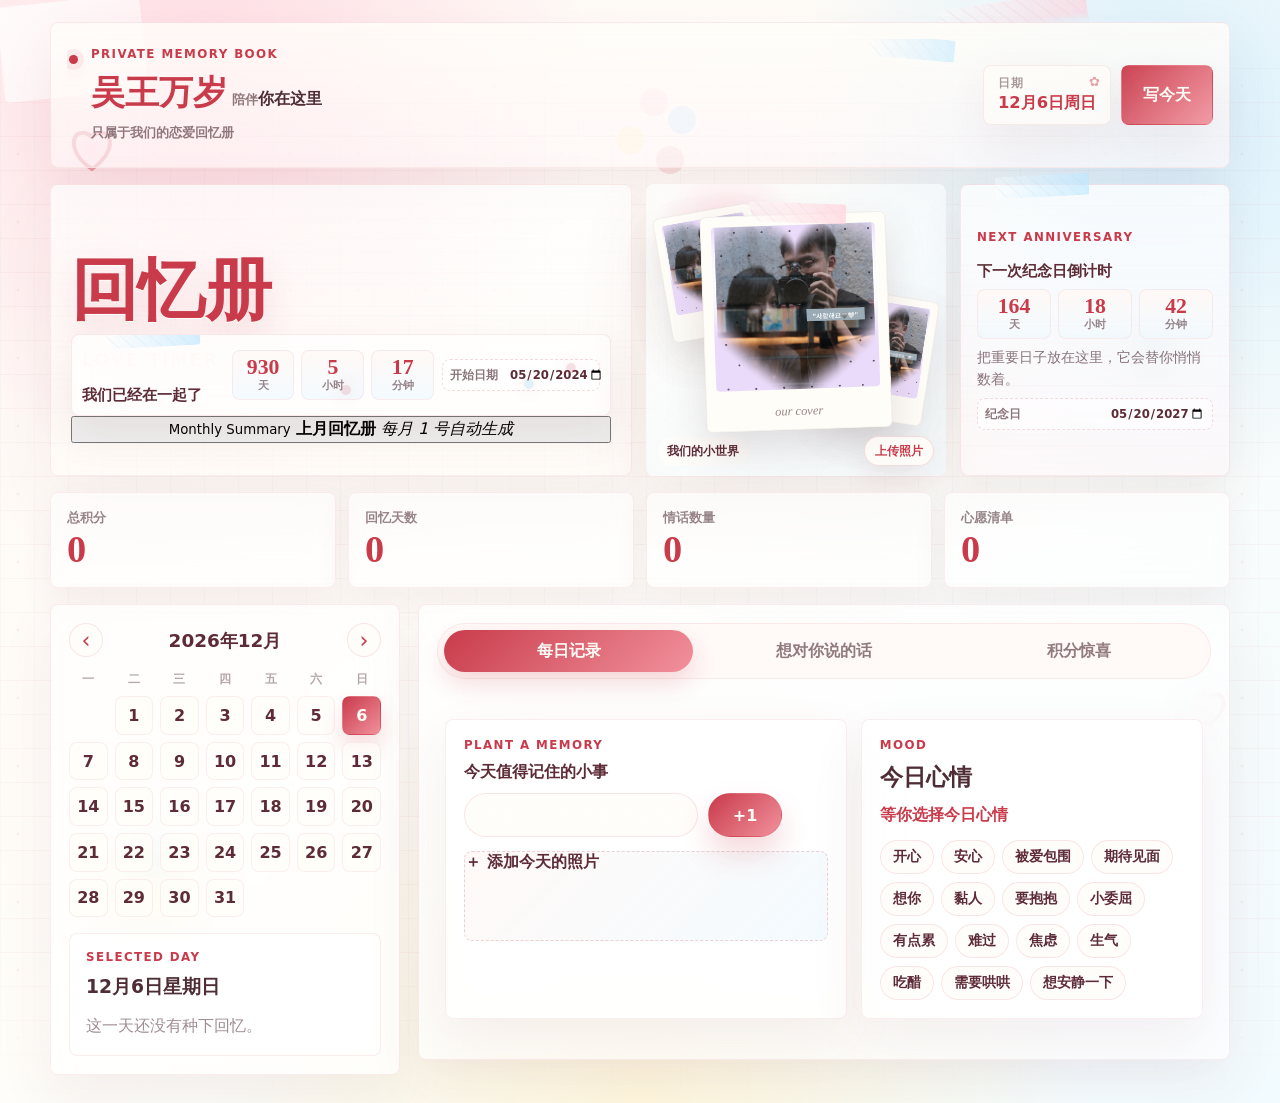
==== commit 477531fa: "Update index.html" ====
--- a/index.html
+++ b/index.html
@@ -170,7 +170,10 @@
             <div class="scrapbook-note">
               <span class="note-pin" aria-hidden="true"></span>
               <p class="panel-eyebrow">Private Memory Book</p>
-              <strong>吴王万岁</strong>
+              <div class="title-presence-row">
+                <strong>吴王万岁</strong>
+                <span class="presence-pill" id="presencePill"><small>陪伴</small><b id="presenceText">你在这里</b></span>
+              </div>
               <small>只属于我们的恋爱回忆册</small>
             </div>
             <div class="scrapbook-meta" aria-label="今日信息">
@@ -184,8 +187,7 @@
           <section class="garden-hero">
             <div class="hero-copy">
               <p class="kicker">Our Sunlit Scrapbook</p>
-              <h1>回忆册</h1>
-              <p>把每天的小事、照片和想说的话种进这里。以后点开某一天，就能回到那天的我们。</p>
+              <h1 id="reportMonthTitle">回忆册</h1>
               <div class="love-timer-card" aria-label="恋爱计时器">
                 <div><p class="panel-eyebrow">Love Timer</p><strong>我们已经在一起了</strong></div>
                 <div class="timer-grid">
@@ -196,10 +198,16 @@
                 <label class="date-chip" for="loveStartDate"><span>开始日期</span><input id="loveStartDate" type="date" /></label>
                 <i></i><i></i><i></i>
               </div>
-              <div class="hero-actions">
-                <button class="primary-btn" data-focus-tab="daily" type="button">写今天</button>
-                <button class="ghost-btn" data-focus-tab="points" type="button">看惊喜</button>
-              </div>
+              <button class="monthly-book-card" id="monthlyBook" type="button" aria-haspopup="dialog" aria-controls="monthlyArchiveModal">
+                <span class="monthly-book-art" aria-hidden="true">
+                  <i></i><i></i><i></i>
+                </span>
+                <span class="monthly-book-copy">
+                  <small>Monthly Summary</small>
+                  <strong id="monthlyBookTitle">上月回忆册</strong>
+                  <em id="monthlyBookHint">每月 1 号自动生成</em>
+                </span>
+              </button>
             </div>
             <figure class="hero-photo-card" id="coverPhotoCard" aria-label="我们的拍立得相册" tabindex="0">
               <div class="polaroid-sheet">
@@ -232,12 +240,96 @@
 
           <div class="secret-egg-modal" id="secretEggModal" hidden role="dialog" aria-modal="true" aria-label="今日彩蛋">
             <div class="secret-egg-backdrop" data-close-secret-egg></div>
-            <article class="secret-egg-card">
+            <article class="secret-egg-card qianhai-archive">
               <button class="icon-close" id="closeSecretEgg" type="button" aria-label="关闭今日彩蛋">×</button>
-              <p class="panel-eyebrow" id="secretEggEyebrow">Today Secret</p>
-              <div class="secret-egg-symbol" id="secretEggSymbol" aria-hidden="true">✿</div>
-              <h3 id="secretEggTitle">彩蛋</h3>
-              <p id="secretEggText">彩蛋还在孵化中～</p>
+              <div class="secret-archive-head">
+                <p class="panel-eyebrow" id="secretEggEyebrow">Lost Image Archive</p>
+                <div class="secret-egg-symbol" id="secretEggSymbol" aria-hidden="true">06.07</div>
+                <div>
+                  <h3 id="secretEggTitle">前海石公园失落影像档案</h3>
+                  <p id="secretEggText">这里保存着一组没有被完整命名的照片。请依次找回三条线索，解开那天真正想留下的东西。</p>
+                  <div class="secret-archive-meta" aria-label="彩蛋信息">
+                    <span>2025.06.07</span>
+                    <span>前海石公园</span>
+                    <span>野餐、海风、一些没有说完的小情绪</span>
+                  </div>
+                </div>
+              </div>
+
+              <div class="secret-clue-progress" aria-live="polite">
+                <span id="secretEggProgress">已找回 0/3 条线索</span>
+                <div class="secret-progress-track"><i id="secretEggProgressBar"></i></div>
+              </div>
+
+              <div class="secret-clue-grid" id="secretEggClueList" aria-label="影像线索">
+                <button class="secret-clue-card" type="button" data-clue-index="0">
+                  <span>线索一：阳光</span>
+                  <img src="assets/qianhai-archive-sun-display.jpeg" alt="前海石公园阳光下的照片" />
+                  <small>那天的光很好，像把所有普通的瞬间都照得很认真。</small>
+                </button>
+                <button class="secret-clue-card" type="button" data-clue-index="1">
+                  <span>线索二：海风</span>
+                  <img src="assets/qianhai-archive-wind-display.jpeg" alt="前海石公园海边的照片" />
+                  <small>风从海面吹过来，把头发吹乱，也把一些话吹到了很久以后。</small>
+                </button>
+                <button class="secret-clue-card" type="button" data-clue-index="2">
+                  <span>线索三：草地</span>
+                  <img src="assets/qianhai-archive-grass-display.jpeg" alt="前海石公园草地上的照片" />
+                  <small>有些回忆不是完美的，但它们会在时间里慢慢变软。</small>
+                </button>
+              </div>
+
+              <div class="secret-clue-unlock">
+                <label for="secretEggCodeInput">档案口令</label>
+                <input id="secretEggCodeInput" type="text" autocomplete="off" placeholder="输入地点名称后，再按顺序点击线索" />
+                <p id="secretEggCodeStatus">输入正确地点后，依次点击三条线索。</p>
+              </div>
+
+              <section class="secret-egg-answer" id="secretEggAnswer" hidden>
+                <p class="panel-eyebrow">Archive Solved</p>
+                <div class="secret-answer-letter">
+                  <p>去年今天，我们在前海石公园留下了一些照片。</p>
+                  <p>后来我才慢慢明白，一张照片真正重要的地方，不只是构图有多完美，也不是滤镜有多好看。</p>
+                  <p>它更像是一种证据：证明那一刻，我真的把你放在眼里，也把那天放进了心里。</p>
+                  <p>所以今天这个彩蛋，不是为了翻出那一点点不开心，而是想把那天重新放进阳光里。</p>
+                  <p>从现在开始，我想把你拍进更多好看的风里，也想把我们认真生活过的每一天，都好好留下来。</p>
+                </div>
+                <button class="secret-plan-button" id="secretEggPlanCta" type="button">开启重拍计划</button>
+              </section>
+
+              <section class="secret-plan-card" id="secretEggPlan" hidden>
+                <p class="panel-eyebrow">Retake Plan</p>
+                <h4>前海石公园重拍计划</h4>
+                <ul>
+                  <li><span>地点</span><b>前海石公园</b></li>
+                  <li><span>任务</span><b>重新拍一组属于我们的照片</b></li>
+                  <li><span>要求</span><b>找到好看的光，多拍几张，拍完先给你挑</b></li>
+                  <li><span>隐藏目标</span><b>把去年那一点点遗憾，变成今年很漂亮的一天</b></li>
+                </ul>
+                <div class="secret-plan-actions">
+                  <button class="secret-plan-button" id="secretEggConfirmPlan" type="button">确认计划 +5 分</button>
+                  <p id="secretEggPlanStatus">确认之后，会把这份认真也记进积分里。</p>
+                </div>
+              </section>
+            </article>
+          </div>
+
+          <div class="monthly-archive-modal" id="monthlyArchiveModal" hidden role="dialog" aria-modal="true" aria-label="每月回忆册">
+            <div class="archive-backdrop" data-close-monthly-archive></div>
+            <article class="archive-reader">
+              <button class="icon-close" id="closeMonthlyArchive" type="button" aria-label="关闭每月回忆册">×</button>
+              <div class="archive-book-open">
+                <section class="archive-page archive-page-cover">
+                  <p class="panel-eyebrow">Last Month</p>
+                  <h3 id="archiveMonthTitle">上月回忆册</h3>
+                  <p id="archiveSummary">每月 1 号会自动把上个月值得分析的记录整理成一本小册子。</p>
+                </section>
+                <section class="archive-page archive-page-notes">
+                  <div class="archive-stats" id="archiveStats"></div>
+                  <div class="archive-keywords" id="archiveKeywords"></div>
+                  <blockquote id="archiveQuote">等第一本月报生成后，这里会留下最适合回看的那句话。</blockquote>
+                </section>
+              </div>
             </article>
           </div>
 
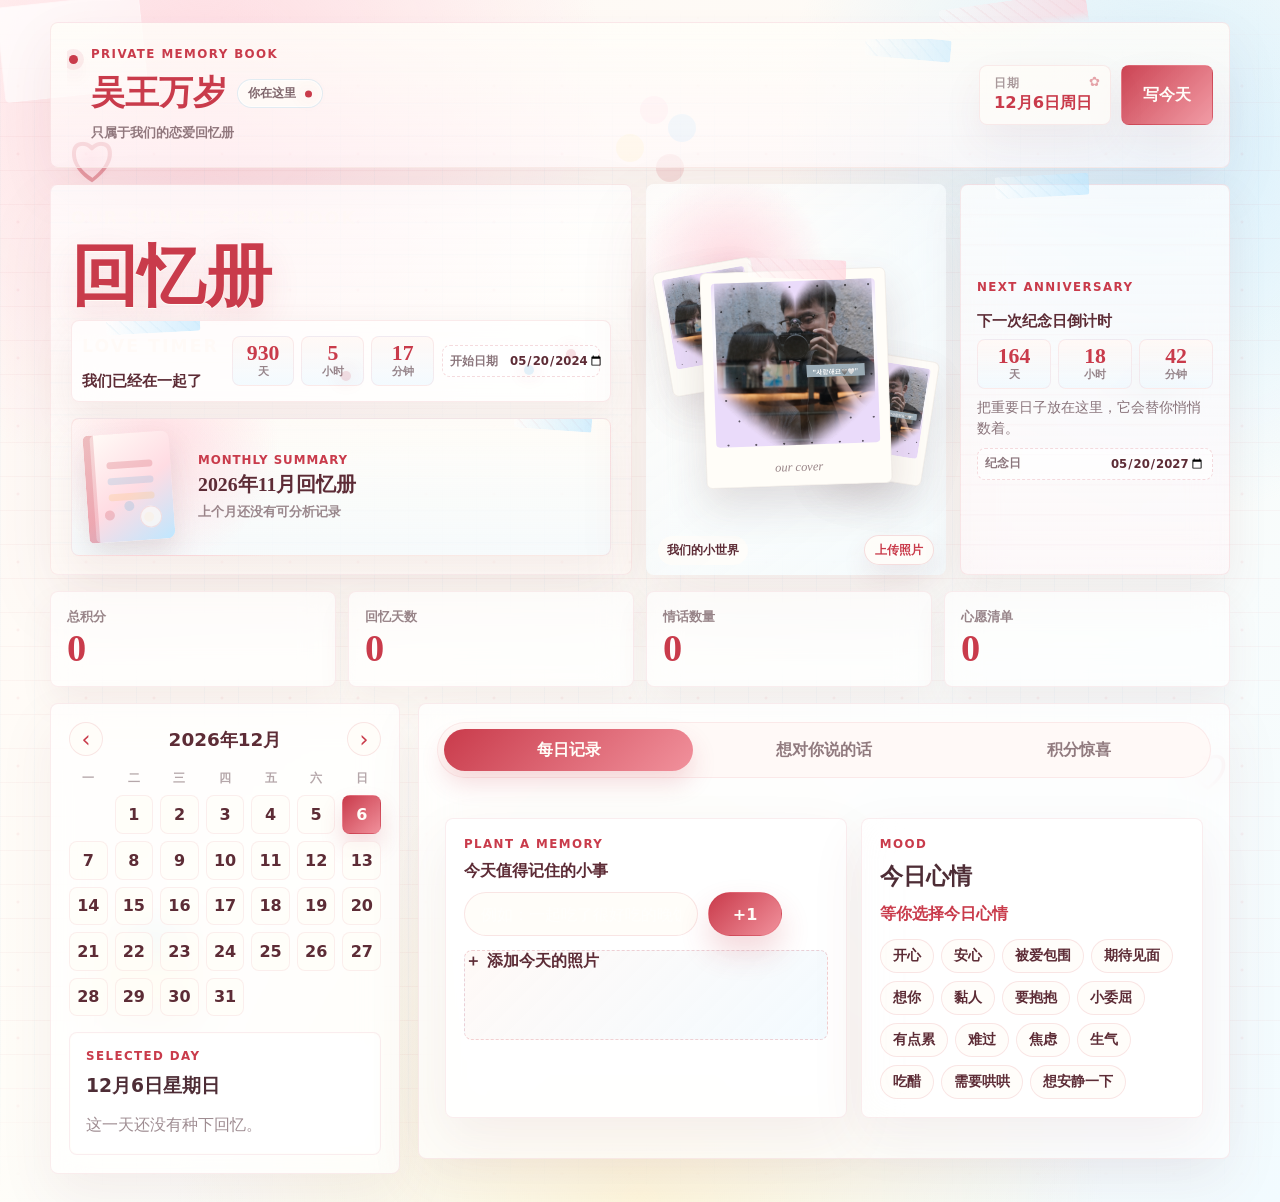
==== commit 010fccbf: "Update index.html" ====
--- a/index.html
+++ b/index.html
@@ -246,12 +246,11 @@
                 <p class="panel-eyebrow" id="secretEggEyebrow">Lost Image Archive</p>
                 <div class="secret-egg-symbol" id="secretEggSymbol" aria-hidden="true">06.07</div>
                 <div>
-                  <h3 id="secretEggTitle">前海石公园失落影像档案</h3>
+                  <h3 id="secretEggTitle">失落影像档案</h3>
                   <p id="secretEggText">这里保存着一组没有被完整命名的照片。请依次找回三条线索，解开那天真正想留下的东西。</p>
                   <div class="secret-archive-meta" aria-label="彩蛋信息">
-                    <span>2025.06.07</span>
-                    <span>前海石公园</span>
-                    <span>野餐、海风、一些没有说完的小情绪</span>
+                    <span>园</span>
+                    <span>野</span>
                   </div>
                 </div>
               </div>
@@ -282,7 +281,7 @@
               <div class="secret-clue-unlock">
                 <label for="secretEggCodeInput">档案口令</label>
                 <input id="secretEggCodeInput" type="text" autocomplete="off" placeholder="输入地点名称后，再按顺序点击线索" />
-                <p id="secretEggCodeStatus">输入正确地点后，依次点击三条线索。</p>
+                <p id="secretEggCodeStatus">输入正确密码后，依次点击三条线索。</p>
               </div>
 
               <section class="secret-egg-answer" id="secretEggAnswer" hidden>
--- a/styles.css
+++ b/styles.css
@@ -3454,9 +3454,11 @@
 
 .love-only .hero-photo-card {
   position: relative;
+  display: grid;
+  align-items: center;
   min-height: 438px;
   margin: 0;
-  padding: 14px;
+  padding: 18px 14px 56px;
   border: 0;
   border-radius: 8px;
   background:
@@ -3469,7 +3471,8 @@
 
 .love-only .polaroid-sheet {
   position: relative;
-  min-height: 356px;
+  width: 100%;
+  min-height: 344px;
 }
 
 .love-only .polaroid {
@@ -3482,7 +3485,7 @@
 
 .love-only .main-polaroid {
   left: 50%;
-  top: 40px;
+  top: 64px;
   z-index: 3;
   width: 258px;
   min-height: 300px;
@@ -3544,13 +3547,13 @@
 
 .love-only .mini-a {
   left: 10px;
-  top: 16px;
+  top: 42px;
   transform: rotate(-10deg);
 }
 
 .love-only .mini-b {
   right: 8px;
-  bottom: 10px;
+  bottom: 0;
   transform: rotate(9deg);
 }
 
@@ -3653,23 +3656,29 @@
 .secret-egg-backdrop {
   position: absolute;
   inset: 0;
-  background: rgba(78, 45, 54, 0.2);
-  backdrop-filter: blur(10px);
+  background:
+    radial-gradient(circle at 18% 12%, rgba(190, 231, 255, 0.46), transparent 28%),
+    radial-gradient(circle at 78% 82%, rgba(255, 211, 220, 0.48), transparent 30%),
+    rgba(78, 45, 54, 0.2);
+  backdrop-filter: blur(12px);
 }
 
 .secret-egg-card {
   position: relative;
-  width: min(420px, 100%);
-  padding: 30px 28px 28px;
+  width: min(980px, 100%);
+  max-height: min(88vh, 860px);
+  padding: clamp(20px, 3vw, 34px);
   border: 1px solid rgba(201, 59, 75, 0.12);
   border-radius: 10px;
   color: #5d2c36;
   background:
-    radial-gradient(circle at 24% 16%, rgba(255, 211, 220, 0.95), transparent 30%),
-    linear-gradient(180deg, rgba(255, 253, 248, 0.96), rgba(239, 249, 255, 0.88));
+    linear-gradient(90deg, rgba(255, 253, 248, 0.78) 0 1px, transparent 1px 100%),
+    repeating-linear-gradient(0deg, transparent 0 31px, rgba(93, 172, 213, 0.045) 32px 33px),
+    radial-gradient(circle at 24% 12%, rgba(255, 211, 220, 0.92), transparent 28%),
+    linear-gradient(180deg, rgba(255, 253, 248, 0.97), rgba(239, 249, 255, 0.9));
+  background-size: 34px 34px, auto, auto, auto;
   box-shadow: 0 34px 90px rgba(133, 62, 72, 0.18);
-  text-align: center;
-  overflow: hidden;
+  overflow: auto;
 }
 
 .secret-egg-card::before {
@@ -3686,34 +3695,548 @@
   transform: translateX(-50%) rotate(-2deg);
 }
 
+.secret-archive-head {
+  display: grid;
+  grid-template-columns: 114px minmax(0, 1fr);
+  gap: clamp(16px, 3vw, 28px);
+  align-items: center;
+  margin-bottom: 18px;
+}
+
 .secret-egg-symbol {
-  display: grid;
-  width: 116px;
-  height: 116px;
-  place-items: center;
-  margin: 12px auto 14px;
-  border-radius: 50%;
-  color: #c93b4b;
-  background:
-    radial-gradient(circle, rgba(255, 253, 248, 0.92) 0 54%, transparent 55%),
-    conic-gradient(from 20deg, #ffd3dc, #bee7ff, #fff1bd, #ffd3dc);
-  font-size: 4.2rem;
+  position: relative;
+  display: grid;
+  width: 104px;
+  height: 132px;
+  place-items: end center;
+  padding: 0 10px 18px;
+  border: 1px solid rgba(201, 59, 75, 0.16);
+  border-radius: 6px;
+  color: rgba(201, 59, 75, 0.84);
+  background:
+    linear-gradient(180deg, rgba(255, 255, 255, 0.88), rgba(255, 247, 249, 0.76)),
+    repeating-linear-gradient(90deg, transparent 0 10px, rgba(201, 59, 75, 0.08) 11px 12px);
+  font-family: Georgia, "Times New Roman", serif;
+  font-size: 1.35rem;
+  font-weight: 900;
   line-height: 1;
-  box-shadow: 0 18px 42px rgba(201, 59, 75, 0.14);
+  box-shadow: 0 18px 42px rgba(201, 59, 75, 0.12);
   animation: secretFlowerFloat 3.8s ease-in-out infinite;
+}
+
+.secret-egg-symbol::before {
+  content: "ARCHIVE";
+  position: absolute;
+  margin-bottom: 74px;
+  color: rgba(78, 45, 54, 0.34);
+  font-size: 0.58rem;
+  letter-spacing: 0.18em;
 }
 
 .secret-egg-card h3 {
   margin: 0 0 10px;
   color: #c93b4b;
   font-family: Georgia, "Times New Roman", "Songti SC", serif;
-  font-size: 1.5rem;
-}
-
-.secret-egg-card p:not(.panel-eyebrow) {
-  margin: 0;
+  font-size: clamp(1.55rem, 3vw, 2.45rem);
+  letter-spacing: 0;
+}
+
+.secret-egg-card p {
   color: rgba(78, 45, 54, 0.68);
   line-height: 1.8;
+}
+
+.secret-archive-head p:not(.panel-eyebrow) {
+  max-width: 680px;
+  margin: 0;
+}
+
+.secret-archive-meta {
+  display: flex;
+  flex-wrap: wrap;
+  gap: 8px;
+  margin-top: 14px;
+}
+
+.secret-archive-meta span {
+  padding: 7px 10px;
+  border: 1px solid rgba(201, 59, 75, 0.12);
+  border-radius: 999px;
+  color: rgba(78, 45, 54, 0.72);
+  background: rgba(255, 253, 248, 0.72);
+  font-size: 0.78rem;
+  font-weight: 900;
+}
+
+.secret-clue-progress {
+  display: grid;
+  gap: 9px;
+  margin: 18px 0 20px;
+  color: rgba(78, 45, 54, 0.58);
+  font-size: 0.86rem;
+  font-weight: 900;
+}
+
+.secret-progress-track {
+  height: 9px;
+  overflow: hidden;
+  border: 1px solid rgba(201, 59, 75, 0.12);
+  border-radius: 999px;
+  background: rgba(255, 253, 248, 0.72);
+}
+
+.secret-progress-track i {
+  display: block;
+  width: 0;
+  height: 100%;
+  border-radius: inherit;
+  background: linear-gradient(90deg, #bee7ff, #ffd3dc, #c93b4b);
+  transition: width 0.42s ease;
+}
+
+.secret-clue-grid {
+  display: grid;
+  grid-template-columns: repeat(3, minmax(0, 1fr));
+  gap: 14px;
+}
+
+.secret-clue-card {
+  position: relative;
+  display: grid;
+  gap: 8px;
+  align-content: center;
+  min-height: 108px;
+  padding: 10px 10px 14px;
+  border: 1px solid rgba(201, 59, 75, 0.12);
+  border-radius: 8px;
+  color: #5d2c36;
+  background:
+    linear-gradient(180deg, rgba(255, 253, 248, 0.94), rgba(255, 247, 249, 0.78));
+  box-shadow: 0 18px 38px rgba(133, 62, 72, 0.1);
+  text-align: left;
+  cursor: pointer;
+  transform: rotate(var(--tilt, -1deg));
+  transition: transform 0.22s ease, box-shadow 0.22s ease, border-color 0.22s ease;
+}
+
+.secret-clue-card:nth-child(2) {
+  --tilt: 1.2deg;
+}
+
+.secret-clue-card:nth-child(3) {
+  --tilt: -0.4deg;
+}
+
+.secret-clue-card::before {
+  content: "";
+  position: absolute;
+  left: 50%;
+  top: -8px;
+  width: 72px;
+  height: 19px;
+  border-radius: 3px;
+  background:
+    linear-gradient(90deg, rgba(255, 255, 255, 0.52), rgba(190, 231, 255, 0.7)),
+    repeating-linear-gradient(45deg, transparent 0 8px, rgba(201, 59, 75, 0.08) 9px 10px);
+  transform: translateX(-50%) rotate(-2deg);
+}
+
+.secret-clue-card:hover,
+.secret-clue-card.is-found {
+  border-color: rgba(201, 59, 75, 0.28);
+  box-shadow: 0 22px 48px rgba(133, 62, 72, 0.16);
+  transform: translateY(-4px) rotate(0deg);
+}
+
+.secret-clue-card.is-found::after {
+  content: "FOUND";
+  position: absolute;
+  right: 12px;
+  top: 12px;
+  padding: 5px 7px;
+  border-radius: 999px;
+  color: #fffdf8;
+  background: rgba(201, 59, 75, 0.86);
+  font-size: 0.62rem;
+  font-weight: 900;
+  letter-spacing: 0.08em;
+}
+
+.secret-clue-card img {
+  display: none;
+  width: 100%;
+  height: clamp(180px, 24vw, 260px);
+  object-fit: cover;
+  border-radius: 6px;
+  box-shadow: inset 0 0 0 1px rgba(255, 253, 248, 0.45);
+}
+
+.secret-clue-card span {
+  color: rgba(201, 59, 75, 0.72);
+  font-family: Georgia, "Times New Roman", "Songti SC", serif;
+  font-size: 1.1rem;
+  font-weight: 900;
+  letter-spacing: 0;
+}
+
+.secret-clue-card strong {
+  color: #5d2c36;
+  font-family: Georgia, "Times New Roman", "Songti SC", serif;
+  font-size: 1.26rem;
+}
+
+.secret-clue-card small {
+  display: none;
+  color: rgba(78, 45, 54, 0.64);
+  font-weight: 800;
+  line-height: 1.7;
+}
+
+.secret-clue-card.is-next:not(.is-found) {
+  background:
+    radial-gradient(circle at 86% 20%, rgba(190, 231, 255, 0.54), transparent 32%),
+    linear-gradient(180deg, rgba(255, 253, 248, 0.96), rgba(255, 247, 249, 0.8));
+}
+
+.secret-clue-card.is-found {
+  align-content: start;
+  min-height: auto;
+}
+
+.secret-clue-card.is-found img,
+.secret-clue-card.is-found small {
+  display: block;
+}
+
+.secret-clue-unlock {
+  display: grid;
+  grid-template-columns: auto minmax(220px, 1fr);
+  gap: 10px 12px;
+  align-items: center;
+  margin-top: 16px;
+  padding: 14px;
+  border: 1px dashed rgba(201, 59, 75, 0.2);
+  border-radius: 8px;
+  background:
+    radial-gradient(circle at 12% 20%, rgba(255, 211, 220, 0.36), transparent 36%),
+    rgba(255, 253, 248, 0.62);
+}
+
+.secret-clue-unlock label {
+  color: rgba(201, 59, 75, 0.82);
+  font-size: 0.82rem;
+  font-weight: 900;
+  letter-spacing: 0.08em;
+  text-transform: uppercase;
+}
+
+.secret-clue-unlock input {
+  width: 100%;
+  min-height: 42px;
+  padding: 0 13px;
+  border: 1px solid rgba(201, 59, 75, 0.16);
+  border-radius: 8px;
+  color: #5d2c36;
+  background: rgba(255, 253, 248, 0.86);
+  font: inherit;
+  font-weight: 800;
+  outline: none;
+}
+
+.secret-clue-unlock input:focus {
+  border-color: rgba(201, 59, 75, 0.36);
+  box-shadow: 0 0 0 4px rgba(255, 211, 220, 0.32);
+}
+
+.secret-clue-unlock p {
+  grid-column: 1 / -1;
+  margin: 0;
+  color: rgba(78, 45, 54, 0.56);
+  font-size: 0.86rem;
+  font-weight: 900;
+}
+
+.secret-clue-unlock p[data-type="error"] {
+  color: #c93b4b;
+}
+
+.secret-clue-unlock p[data-type="ok"] {
+  color: #4a92b8;
+}
+
+.secret-egg-answer,
+.secret-plan-card {
+  margin-top: 18px;
+  padding: clamp(18px, 3vw, 26px);
+  border: 1px solid rgba(201, 59, 75, 0.14);
+  border-radius: 8px;
+  background:
+    linear-gradient(90deg, rgba(201, 59, 75, 0.06) 0 1px, transparent 1px 100%),
+    linear-gradient(180deg, rgba(255, 253, 248, 0.9), rgba(255, 246, 248, 0.82));
+  box-shadow: 0 20px 48px rgba(133, 62, 72, 0.1);
+}
+
+.secret-egg-answer[hidden],
+.secret-plan-card[hidden] {
+  display: none;
+}
+
+.secret-egg-answer.is-revealed,
+.secret-plan-card.is-revealed {
+  animation: memoryReveal 0.42s ease both;
+}
+
+.secret-egg-answer h4,
+.secret-plan-card h4 {
+  margin: 0 0 8px;
+  color: #c93b4b;
+  font-family: Georgia, "Times New Roman", "Songti SC", serif;
+  font-size: clamp(1.25rem, 2.4vw, 1.8rem);
+}
+
+.secret-answer-letter {
+  display: grid;
+  gap: 10px;
+  margin: 16px 0 18px;
+  padding: 18px;
+  border-radius: 8px;
+  background:
+    repeating-linear-gradient(0deg, transparent 0 31px, rgba(93, 172, 213, 0.055) 32px 33px),
+    rgba(255, 253, 248, 0.76);
+}
+
+.secret-answer-letter p {
+  margin: 0;
+}
+
+.secret-plan-button {
+  display: inline-grid;
+  min-height: 46px;
+  padding: 0 18px;
+  place-items: center;
+  border: 0;
+  border-radius: 999px;
+  color: #fffdf8;
+  background: linear-gradient(135deg, #c93b4b, #f1919c);
+  box-shadow: 0 16px 34px rgba(201, 59, 75, 0.24);
+  font-weight: 900;
+  cursor: pointer;
+}
+
+.secret-plan-card ul {
+  display: grid;
+  gap: 10px;
+  margin: 16px 0 0;
+  padding: 0;
+  list-style: none;
+}
+
+.secret-plan-card li {
+  display: grid;
+  grid-template-columns: 78px minmax(0, 1fr);
+  gap: 12px;
+  align-items: center;
+  padding: 11px 12px;
+  border-radius: 8px;
+  background: rgba(255, 253, 248, 0.66);
+}
+
+.secret-plan-card li span {
+  color: rgba(201, 59, 75, 0.72);
+  font-size: 0.78rem;
+  font-weight: 900;
+}
+
+.secret-plan-card li b {
+  color: #5d2c36;
+  font-weight: 900;
+  line-height: 1.55;
+}
+
+.secret-plan-actions {
+  display: flex;
+  flex-wrap: wrap;
+  gap: 10px 12px;
+  align-items: center;
+  margin-top: 16px;
+}
+
+.secret-plan-button:disabled {
+  cursor: default;
+  opacity: 0.72;
+  box-shadow: none;
+}
+
+.secret-plan-actions p {
+  margin: 0;
+  color: rgba(78, 45, 54, 0.58);
+  font-size: 0.86rem;
+  font-weight: 900;
+}
+
+.secret-plan-actions p[data-type="ok"] {
+  color: #4a92b8;
+}
+
+.monthly-archive-modal {
+  position: fixed;
+  inset: 0;
+  z-index: 52;
+  display: grid;
+  place-items: center;
+  padding: 24px;
+  perspective: 1400px;
+}
+
+.monthly-archive-modal[hidden] {
+  display: none;
+}
+
+.archive-backdrop {
+  position: absolute;
+  inset: 0;
+  background:
+    radial-gradient(circle at 28% 18%, rgba(255, 211, 220, 0.24), transparent 34%),
+    rgba(78, 45, 54, 0.24);
+  backdrop-filter: blur(12px);
+}
+
+.archive-reader {
+  position: relative;
+  width: min(880px, 100%);
+  color: #5d2c36;
+  transform: rotateX(9deg) translateY(18px);
+  transform-origin: center bottom;
+  opacity: 0;
+  transition: transform 0.28s ease, opacity 0.28s ease;
+}
+
+.monthly-archive-modal.open .archive-reader {
+  transform: rotateX(0deg) translateY(0);
+  opacity: 1;
+}
+
+.archive-book-open {
+  position: relative;
+  display: grid;
+  grid-template-columns: 1fr 1fr;
+  min-height: 460px;
+  border-radius: 12px;
+  background:
+    linear-gradient(90deg, rgba(133, 62, 72, 0.18), transparent 5%, transparent 95%, rgba(133, 62, 72, 0.12)),
+    linear-gradient(180deg, #fffdf8, #fff7f9);
+  box-shadow: 0 38px 100px rgba(78, 45, 54, 0.26);
+  overflow: hidden;
+}
+
+.archive-book-open::before {
+  content: "";
+  position: absolute;
+  inset: 0 auto 0 50%;
+  width: 20px;
+  transform: translateX(-50%);
+  background:
+    linear-gradient(90deg, rgba(78, 45, 54, 0.1), rgba(255, 255, 255, 0.72), rgba(78, 45, 54, 0.08));
+  box-shadow: 0 0 28px rgba(78, 45, 54, 0.12);
+  z-index: 2;
+}
+
+.archive-page {
+  position: relative;
+  padding: 44px 42px;
+  background:
+    repeating-linear-gradient(0deg, transparent 0 29px, rgba(93, 172, 213, 0.055) 30px 31px),
+    linear-gradient(180deg, rgba(255, 253, 248, 0.94), rgba(255, 248, 245, 0.92));
+}
+
+.archive-page::before {
+  content: "";
+  position: absolute;
+  top: 18px;
+  width: 92px;
+  height: 20px;
+  border-radius: 3px;
+  background:
+    linear-gradient(90deg, rgba(255, 255, 255, 0.42), rgba(255, 211, 220, 0.68)),
+    repeating-linear-gradient(45deg, transparent 0 8px, rgba(201, 59, 75, 0.08) 9px 10px);
+}
+
+.archive-page-cover::before {
+  left: 34px;
+  transform: rotate(-4deg);
+}
+
+.archive-page-notes::before {
+  right: 34px;
+  transform: rotate(5deg);
+}
+
+.archive-page h3 {
+  margin: 14px 0 18px;
+  color: #c93b4b;
+  font-family: Georgia, "Times New Roman", "Songti SC", serif;
+  font-size: clamp(2.1rem, 5vw, 4rem);
+  line-height: 1.05;
+}
+
+.archive-page p,
+.archive-page blockquote {
+  color: rgba(78, 45, 54, 0.72);
+  line-height: 1.85;
+}
+
+.archive-stats {
+  display: grid;
+  grid-template-columns: repeat(2, minmax(0, 1fr));
+  gap: 10px;
+  margin-bottom: 18px;
+}
+
+.archive-stats article {
+  min-height: 74px;
+  padding: 12px;
+  border: 1px solid rgba(201, 59, 75, 0.1);
+  border-radius: 8px;
+  background: rgba(255, 253, 248, 0.68);
+}
+
+.archive-stats span,
+.archive-keywords span {
+  color: rgba(78, 45, 54, 0.5);
+  font-size: 0.74rem;
+  font-weight: 900;
+}
+
+.archive-stats strong {
+  display: block;
+  margin-top: 8px;
+  color: #5d2c36;
+  font-size: 0.96rem;
+  line-height: 1.45;
+}
+
+.archive-keywords {
+  display: flex;
+  flex-wrap: wrap;
+  gap: 8px;
+  margin-bottom: 18px;
+}
+
+.archive-keywords span {
+  min-height: 30px;
+  padding: 6px 10px;
+  border: 1px solid rgba(201, 59, 75, 0.12);
+  border-radius: 999px;
+  color: #c93b4b;
+  background: rgba(255, 253, 248, 0.72);
+}
+
+.archive-page blockquote {
+  margin: 0;
+  padding: 14px 16px;
+  border-left: 3px solid rgba(201, 59, 75, 0.28);
+  border-radius: 8px;
+  background: rgba(255, 248, 245, 0.7);
 }
 
 @keyframes secretFlowerFloat {
@@ -4596,6 +5119,7 @@
 
 .love-only .scrapbook-meta span,
 .love-only .secret-date-trigger,
+.love-only .presence-pill,
 .love-only .mini-write-btn {
   display: grid;
   align-content: center;
@@ -4613,6 +5137,12 @@
   cursor: pointer;
 }
 
+.love-only .presence-pill {
+  position: relative;
+  text-align: left;
+  cursor: pointer;
+}
+
 .love-only .secret-date-trigger::after {
   content: "✿";
   position: absolute;
@@ -4620,6 +5150,23 @@
   top: 8px;
   color: rgba(201, 59, 75, 0.46);
   font-size: 0.82rem;
+}
+
+.love-only .presence-pill::after {
+  content: "";
+  position: absolute;
+  right: 12px;
+  top: 12px;
+  width: 8px;
+  height: 8px;
+  border-radius: 50%;
+  background: rgba(201, 59, 75, 0.42);
+  box-shadow: 0 0 18px rgba(201, 59, 75, 0.24);
+}
+
+.love-only .presence-pill.together::after {
+  background: #5dacd5;
+  box-shadow: 0 0 22px rgba(93, 172, 213, 0.62);
 }
 
 .love-only .secret-date-trigger:hover {
@@ -4688,11 +5235,12 @@
 }
 
 .love-only .scrapbook-meta {
-  grid-template-columns: auto auto;
+  grid-template-columns: minmax(132px, auto) auto;
 }
 
 .love-only .scrapbook-meta span,
 .love-only .secret-date-trigger,
+.love-only .presence-pill,
 .love-only .mini-write-btn {
   min-height: 56px;
   padding: 10px 14px;
@@ -4705,12 +5253,186 @@
 .love-only .scrapbook-note strong {
   font-family: Georgia, "Times New Roman", "Songti SC", serif;
   color: #c93b4b;
+}
+
+.love-only .title-presence-row {
+  display: flex;
+  flex-wrap: wrap;
+  align-items: center;
+  gap: 10px;
+}
+
+.love-only .title-presence-row .presence-pill {
+  display: inline-grid;
+  min-height: auto;
+  min-width: auto;
+  padding: 5px 26px 5px 10px;
+  border-radius: 999px;
+  border-color: rgba(93, 172, 213, 0.18);
+  background: rgba(255, 253, 248, 0.74);
+  box-shadow: inset 0 0 0 1px rgba(255, 255, 255, 0.58);
+  cursor: default;
+}
+
+.love-only .title-presence-row .presence-pill small {
+  display: none;
+}
+
+.love-only .title-presence-row .presence-pill b {
+  color: rgba(78, 45, 54, 0.72);
+  font-size: 0.76rem;
+  font-weight: 900;
+  white-space: nowrap;
+}
+
+.love-only .title-presence-row .presence-pill::after {
+  right: 10px;
+  top: 50%;
+  width: 7px;
+  height: 7px;
+  transform: translateY(-50%);
+  background: #c93b4b;
+}
+
+.love-only .title-presence-row .presence-pill.together {
+  border-color: rgba(93, 172, 213, 0.28);
+  background: rgba(239, 249, 255, 0.82);
 }
 
 .love-only .hero-copy h1 {
   max-width: 820px;
   font-size: clamp(3.6rem, 9vw, 7.2rem);
   line-height: 1;
+}
+
+.love-only .monthly-book-card {
+  position: relative;
+  display: grid;
+  grid-template-columns: 96px minmax(0, 1fr);
+  gap: 16px;
+  align-items: center;
+  margin-top: 16px;
+  padding: 14px;
+  border: 1px solid rgba(201, 59, 75, 0.1);
+  border-radius: 8px;
+  color: #5d2c36;
+  background:
+    radial-gradient(circle at 16% 20%, rgba(255, 211, 220, 0.72), transparent 26%),
+    linear-gradient(180deg, rgba(255, 253, 248, 0.82), rgba(239, 249, 255, 0.54));
+  box-shadow: 0 18px 38px rgba(133, 62, 72, 0.08);
+  cursor: pointer;
+  overflow: hidden;
+  text-align: left;
+}
+
+.love-only .monthly-book-card::before {
+  content: "";
+  position: absolute;
+  right: 18px;
+  top: -7px;
+  width: 78px;
+  height: 18px;
+  border-radius: 2px;
+  background:
+    linear-gradient(90deg, rgba(255, 255, 255, 0.44), rgba(190, 231, 255, 0.66)),
+    repeating-linear-gradient(45deg, transparent 0 8px, rgba(201, 59, 75, 0.08) 9px 10px);
+  transform: rotate(4deg);
+}
+
+.love-only .monthly-book-card:hover {
+  transform: translateY(-2px);
+  box-shadow: 0 24px 48px rgba(133, 62, 72, 0.12);
+}
+
+.love-only .monthly-book-art {
+  position: relative;
+  display: block;
+  width: 86px;
+  height: 108px;
+  border-radius: 5px 8px 8px 5px;
+  background:
+    linear-gradient(90deg, rgba(201, 59, 75, 0.18) 0 10px, transparent 11px),
+    linear-gradient(145deg, #fffdf8, #ffdce3 54%, #bee7ff);
+  box-shadow:
+    inset 7px 0 0 rgba(201, 59, 75, 0.18),
+    0 14px 28px rgba(86, 54, 63, 0.13);
+  transform: rotate(-4deg);
+}
+
+.love-only .monthly-book-art::before,
+.love-only .monthly-book-art::after {
+  content: "";
+  position: absolute;
+  border-radius: 999px;
+}
+
+.love-only .monthly-book-art::before {
+  left: 22px;
+  right: 18px;
+  top: 28px;
+  height: 7px;
+  background: rgba(201, 59, 75, 0.22);
+  box-shadow: 0 16px 0 rgba(93, 172, 213, 0.2), 0 32px 0 rgba(243, 191, 97, 0.22);
+}
+
+.love-only .monthly-book-art::after {
+  right: 12px;
+  bottom: 12px;
+  width: 22px;
+  height: 22px;
+  background: rgba(255, 253, 248, 0.72);
+  box-shadow: inset 0 0 0 1px rgba(201, 59, 75, 0.12);
+}
+
+.love-only .monthly-book-art i {
+  position: absolute;
+  width: 10px;
+  height: 10px;
+  border-radius: 50%;
+  background: rgba(201, 59, 75, 0.22);
+}
+
+.love-only .monthly-book-art i:nth-child(1) { left: 17px; top: 76px; }
+.love-only .monthly-book-art i:nth-child(2) { left: 37px; top: 68px; background: rgba(93, 172, 213, 0.22); }
+.love-only .monthly-book-art i:nth-child(3) { left: 56px; top: 80px; background: rgba(243, 191, 97, 0.26); }
+
+.love-only .monthly-book-copy {
+  display: grid;
+  gap: 6px;
+}
+
+.love-only .monthly-book-copy small {
+  color: #c93b4b;
+  font-size: 0.74rem;
+  font-weight: 900;
+  letter-spacing: 0.08em;
+  text-transform: uppercase;
+}
+
+.love-only .monthly-book-copy strong {
+  color: #5d2c36;
+  font-family: Georgia, "Times New Roman", "Songti SC", serif;
+  font-size: 1.24rem;
+  line-height: 1.2;
+}
+
+.love-only .monthly-book-copy em {
+  color: rgba(78, 45, 54, 0.56);
+  font-size: 0.82rem;
+  font-style: normal;
+  font-weight: 900;
+}
+
+.sr-only {
+  position: absolute;
+  width: 1px;
+  height: 1px;
+  padding: 0;
+  margin: -1px;
+  overflow: hidden;
+  clip: rect(0, 0, 0, 0);
+  white-space: nowrap;
+  border: 0;
 }
 
 @keyframes scrapbookFloat {
@@ -4859,6 +5581,7 @@
 
   .love-only .scrapbook-meta span,
   .love-only .secret-date-trigger,
+  .love-only .presence-pill,
   .love-only .mini-write-btn {
     min-height: 72px;
   }
@@ -4869,11 +5592,12 @@
   }
 
   .love-only .scrapbook-meta {
-    grid-template-columns: 1fr auto;
+    grid-template-columns: repeat(2, minmax(0, 1fr));
   }
 
   .love-only .scrapbook-meta span,
   .love-only .secret-date-trigger,
+  .love-only .presence-pill,
   .love-only .mini-write-btn {
     min-height: 52px;
   }
@@ -4978,15 +5702,15 @@
   }
 
   .love-only .hero-photo-card {
-    padding: 12px;
+    padding: 12px 12px 48px;
   }
 
   .love-only .polaroid-sheet {
-    min-height: 228px;
+    min-height: 244px;
   }
 
   .love-only .main-polaroid {
-    top: 18px;
+    top: 30px;
     width: 186px;
     min-height: 216px;
     padding: 10px 10px 34px;
@@ -5015,7 +5739,7 @@
 
   .love-only .mini-a {
     left: 4px;
-    top: 14px;
+    top: 24px;
   }
 
   .love-only .mini-b {
@@ -5051,3 +5775,90 @@
     line-height: 1.5;
   }
 }
+
+@media (max-width: 720px) {
+  .secret-egg-modal {
+    padding: 12px;
+  }
+
+  .secret-egg-card {
+    max-height: calc(100vh - 24px);
+    padding: 18px;
+  }
+
+  .secret-archive-head {
+    grid-template-columns: 1fr;
+    text-align: left;
+  }
+
+  .secret-egg-symbol {
+    width: 86px;
+    height: 104px;
+    padding-bottom: 14px;
+    font-size: 1.08rem;
+  }
+
+  .secret-egg-symbol::before {
+    margin-bottom: 58px;
+  }
+
+  .secret-clue-grid {
+    grid-template-columns: 1fr;
+  }
+
+  .secret-clue-card {
+    transform: none;
+  }
+
+  .secret-clue-card img {
+    height: min(76vw, 360px);
+  }
+
+  .secret-clue-unlock {
+    grid-template-columns: 1fr;
+  }
+
+  .secret-plan-card li {
+    grid-template-columns: 1fr;
+    gap: 5px;
+  }
+
+  .love-only .scrapbook-meta {
+    grid-template-columns: repeat(2, minmax(0, 1fr));
+  }
+
+  .love-only .monthly-book-card {
+    grid-template-columns: 1fr;
+    text-align: center;
+  }
+
+  .love-only .monthly-book-art {
+    margin: 0 auto;
+  }
+
+  .monthly-archive-modal {
+    padding: 14px;
+  }
+
+  .archive-reader {
+    max-height: calc(100vh - 28px);
+    overflow: auto;
+  }
+
+  .archive-book-open {
+    grid-template-columns: 1fr;
+    min-height: auto;
+  }
+
+  .archive-book-open::before {
+    display: none;
+  }
+
+  .archive-page {
+    padding: 34px 22px;
+  }
+
+  .archive-stats {
+    grid-template-columns: 1fr;
+  }
+}
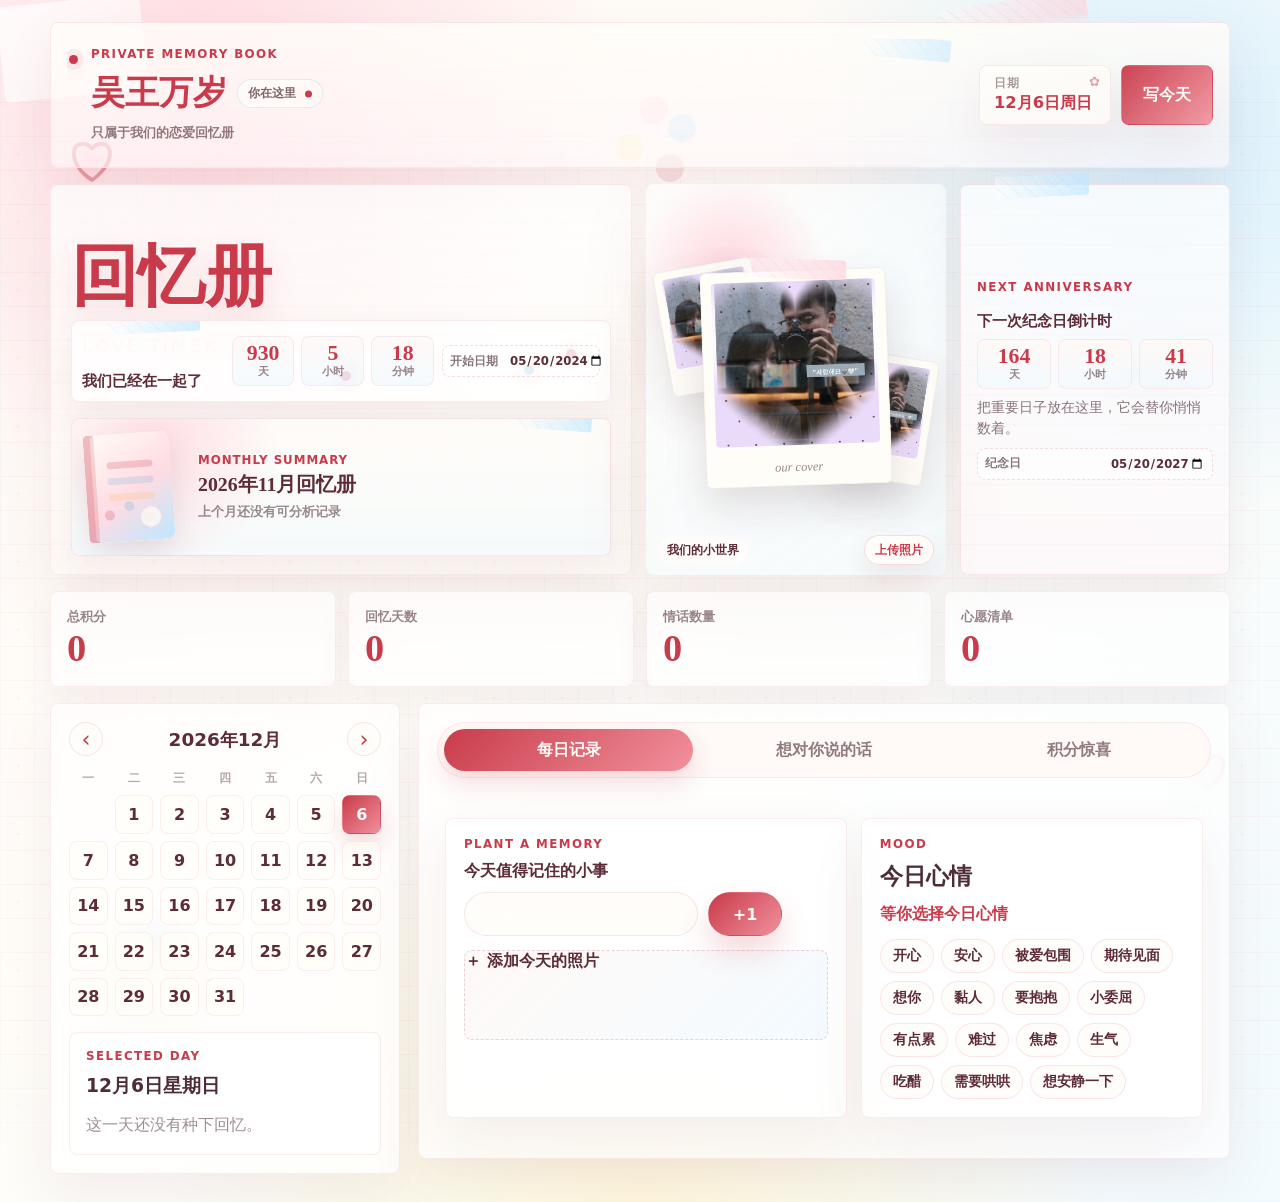
==== commit 8f8372d0: "Update index.html" ====
--- a/index.html
+++ b/index.html
@@ -240,76 +240,15 @@
 
           <div class="secret-egg-modal" id="secretEggModal" hidden role="dialog" aria-modal="true" aria-label="今日彩蛋">
             <div class="secret-egg-backdrop" data-close-secret-egg></div>
-            <article class="secret-egg-card qianhai-archive">
+            <article class="secret-egg-card qr-egg-card">
               <button class="icon-close" id="closeSecretEgg" type="button" aria-label="关闭今日彩蛋">×</button>
-              <div class="secret-archive-head">
-                <p class="panel-eyebrow" id="secretEggEyebrow">Lost Image Archive</p>
-                <div class="secret-egg-symbol" id="secretEggSymbol" aria-hidden="true">06.07</div>
-                <div>
-                  <h3 id="secretEggTitle">失落影像档案</h3>
-                  <p id="secretEggText">这里保存着一组没有被完整命名的照片。请依次找回三条线索，解开那天真正想留下的东西。</p>
-                  <div class="secret-archive-meta" aria-label="彩蛋信息">
-                    <span>园</span>
-                    <span>野</span>
-                  </div>
-                </div>
-              </div>
-
-              <div class="secret-clue-progress" aria-live="polite">
-                <span id="secretEggProgress">已找回 0/3 条线索</span>
-                <div class="secret-progress-track"><i id="secretEggProgressBar"></i></div>
-              </div>
-
-              <div class="secret-clue-grid" id="secretEggClueList" aria-label="影像线索">
-                <button class="secret-clue-card" type="button" data-clue-index="0">
-                  <span>线索一：阳光</span>
-                  <img src="assets/qianhai-archive-sun-display.jpeg" alt="前海石公园阳光下的照片" />
-                  <small>那天的光很好，像把所有普通的瞬间都照得很认真。</small>
-                </button>
-                <button class="secret-clue-card" type="button" data-clue-index="1">
-                  <span>线索二：海风</span>
-                  <img src="assets/qianhai-archive-wind-display.jpeg" alt="前海石公园海边的照片" />
-                  <small>风从海面吹过来，把头发吹乱，也把一些话吹到了很久以后。</small>
-                </button>
-                <button class="secret-clue-card" type="button" data-clue-index="2">
-                  <span>线索三：草地</span>
-                  <img src="assets/qianhai-archive-grass-display.jpeg" alt="前海石公园草地上的照片" />
-                  <small>有些回忆不是完美的，但它们会在时间里慢慢变软。</small>
-                </button>
-              </div>
-
-              <div class="secret-clue-unlock">
-                <label for="secretEggCodeInput">档案口令</label>
-                <input id="secretEggCodeInput" type="text" autocomplete="off" placeholder="输入地点名称后，再按顺序点击线索" />
-                <p id="secretEggCodeStatus">输入正确密码后，依次点击三条线索。</p>
-              </div>
-
-              <section class="secret-egg-answer" id="secretEggAnswer" hidden>
-                <p class="panel-eyebrow">Archive Solved</p>
-                <div class="secret-answer-letter">
-                  <p>去年今天，我们在前海石公园留下了一些照片。</p>
-                  <p>后来我才慢慢明白，一张照片真正重要的地方，不只是构图有多完美，也不是滤镜有多好看。</p>
-                  <p>它更像是一种证据：证明那一刻，我真的把你放在眼里，也把那天放进了心里。</p>
-                  <p>所以今天这个彩蛋，不是为了翻出那一点点不开心，而是想把那天重新放进阳光里。</p>
-                  <p>从现在开始，我想把你拍进更多好看的风里，也想把我们认真生活过的每一天，都好好留下来。</p>
-                </div>
-                <button class="secret-plan-button" id="secretEggPlanCta" type="button">开启重拍计划</button>
-              </section>
-
-              <section class="secret-plan-card" id="secretEggPlan" hidden>
-                <p class="panel-eyebrow">Retake Plan</p>
-                <h4>前海石公园重拍计划</h4>
-                <ul>
-                  <li><span>地点</span><b>前海石公园</b></li>
-                  <li><span>任务</span><b>重新拍一组属于我们的照片</b></li>
-                  <li><span>要求</span><b>找到好看的光，多拍几张，拍完先给你挑</b></li>
-                  <li><span>隐藏目标</span><b>把去年那一点点遗憾，变成今年很漂亮的一天</b></li>
-                </ul>
-                <div class="secret-plan-actions">
-                  <button class="secret-plan-button" id="secretEggConfirmPlan" type="button">确认计划 +5 分</button>
-                  <p id="secretEggPlanStatus">确认之后，会把这份认真也记进积分里。</p>
-                </div>
-              </section>
+              <p class="panel-eyebrow">Secret Gate</p>
+              <h3>彩蛋</h3>
+              <p>扫一下，会到一个看起来什么都没有的地方。</p>
+              <figure class="secret-qr-frame">
+                <img src="assets/secret-qr.png" alt="隐藏网页二维码" />
+                <figcaption>有些话，要绕一点路才更像秘密。</figcaption>
+              </figure>
             </article>
           </div>
 
